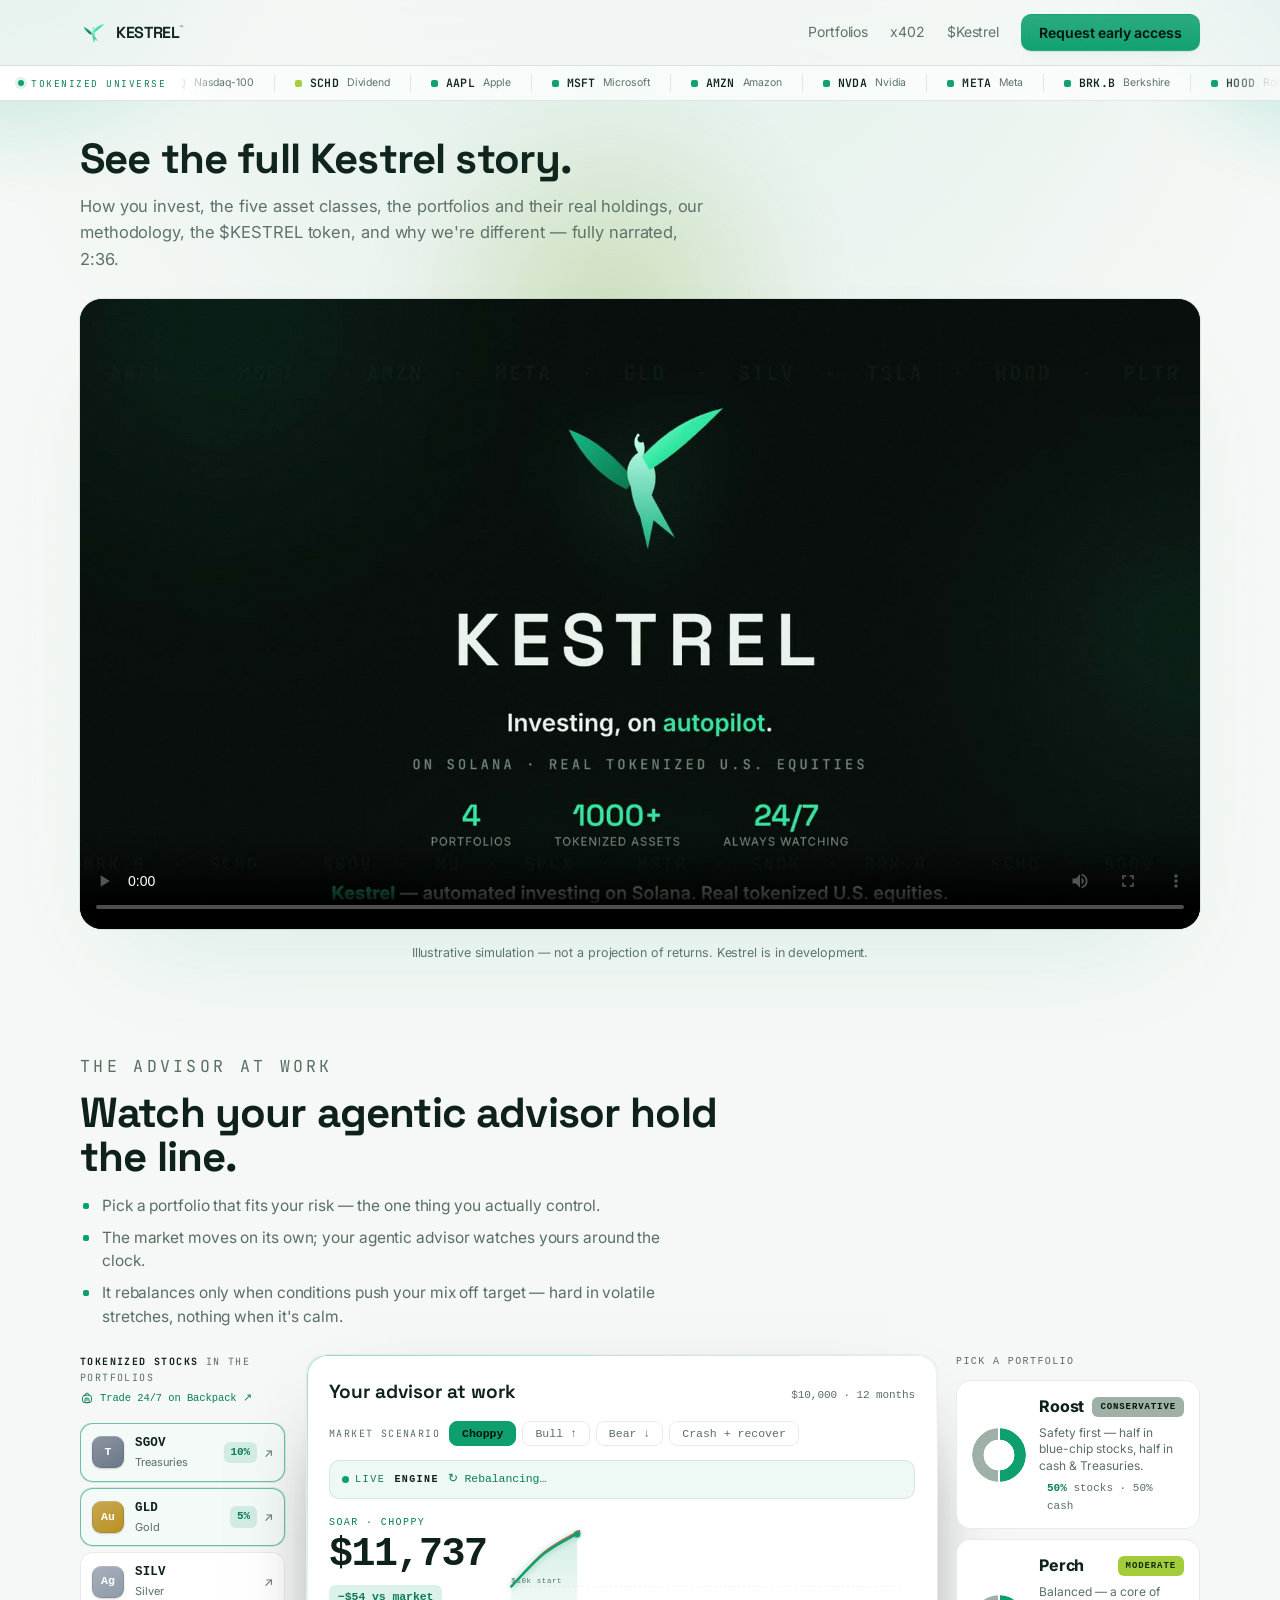
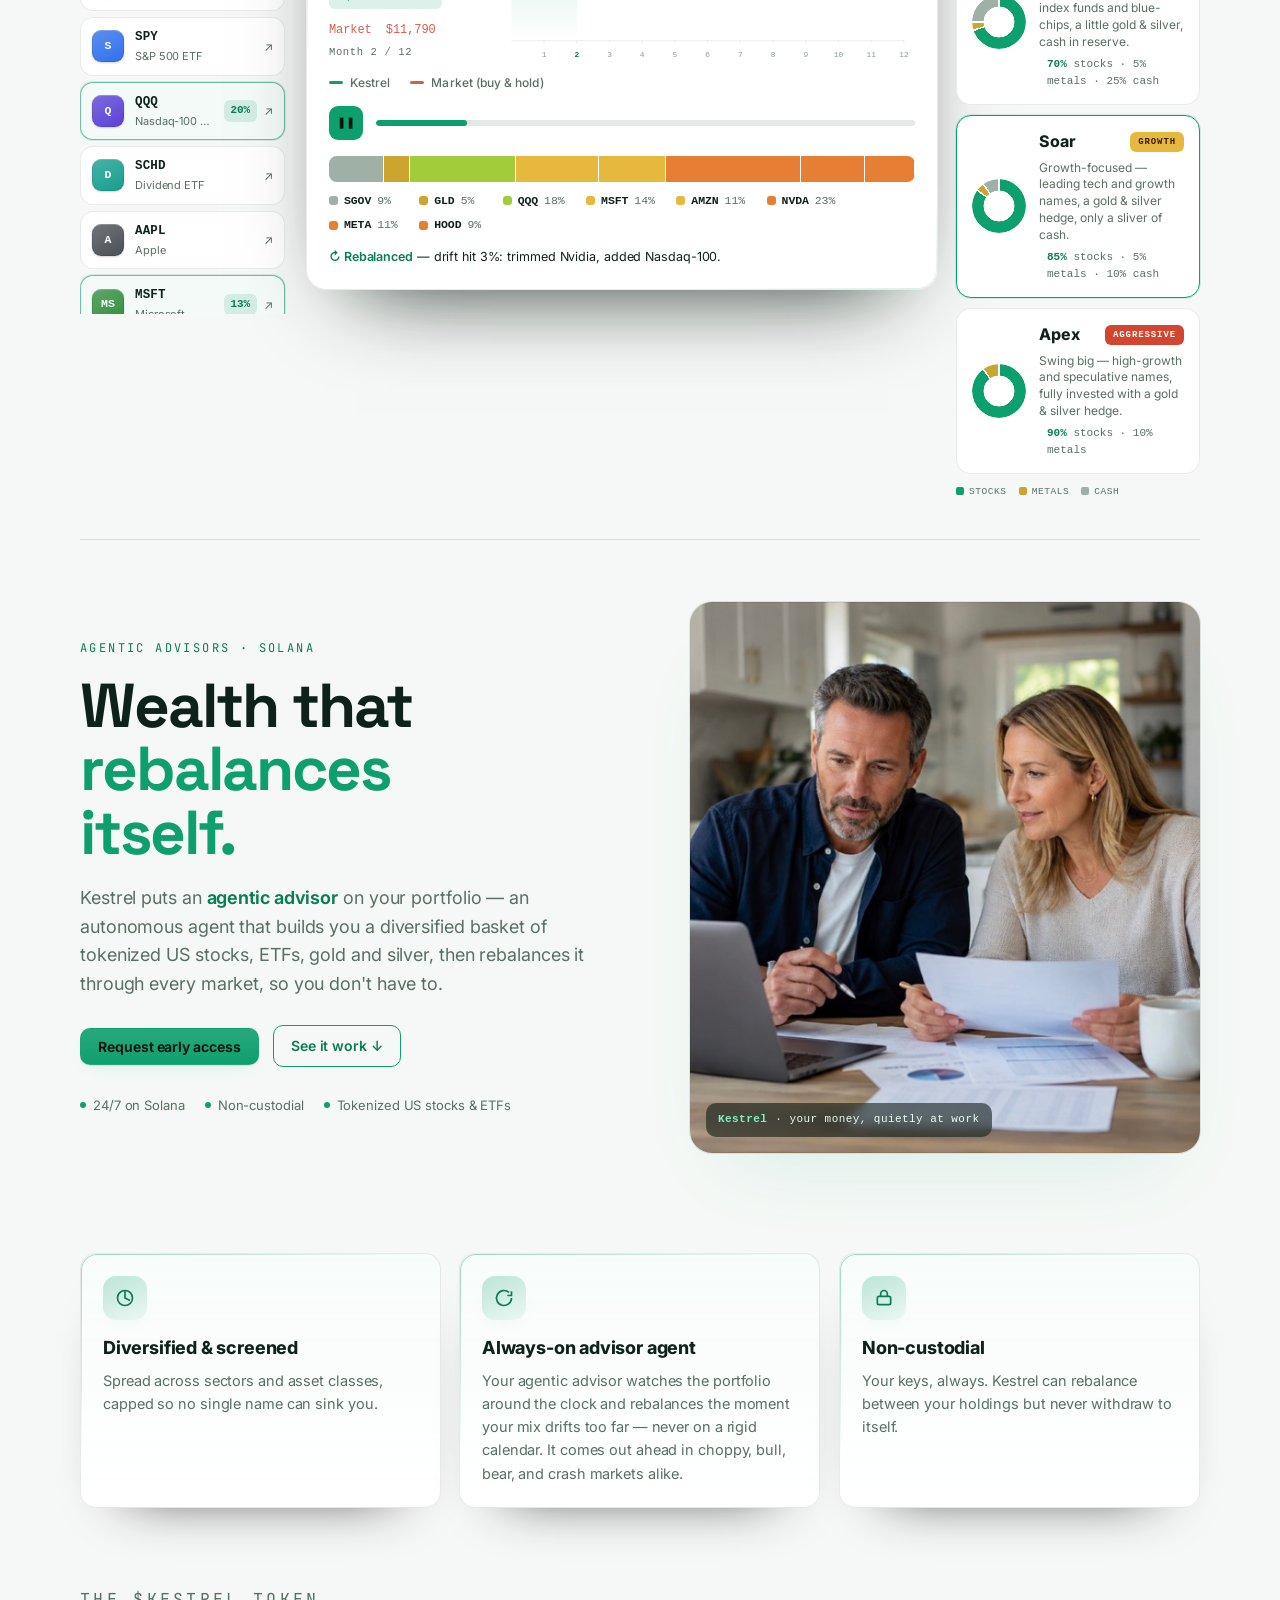
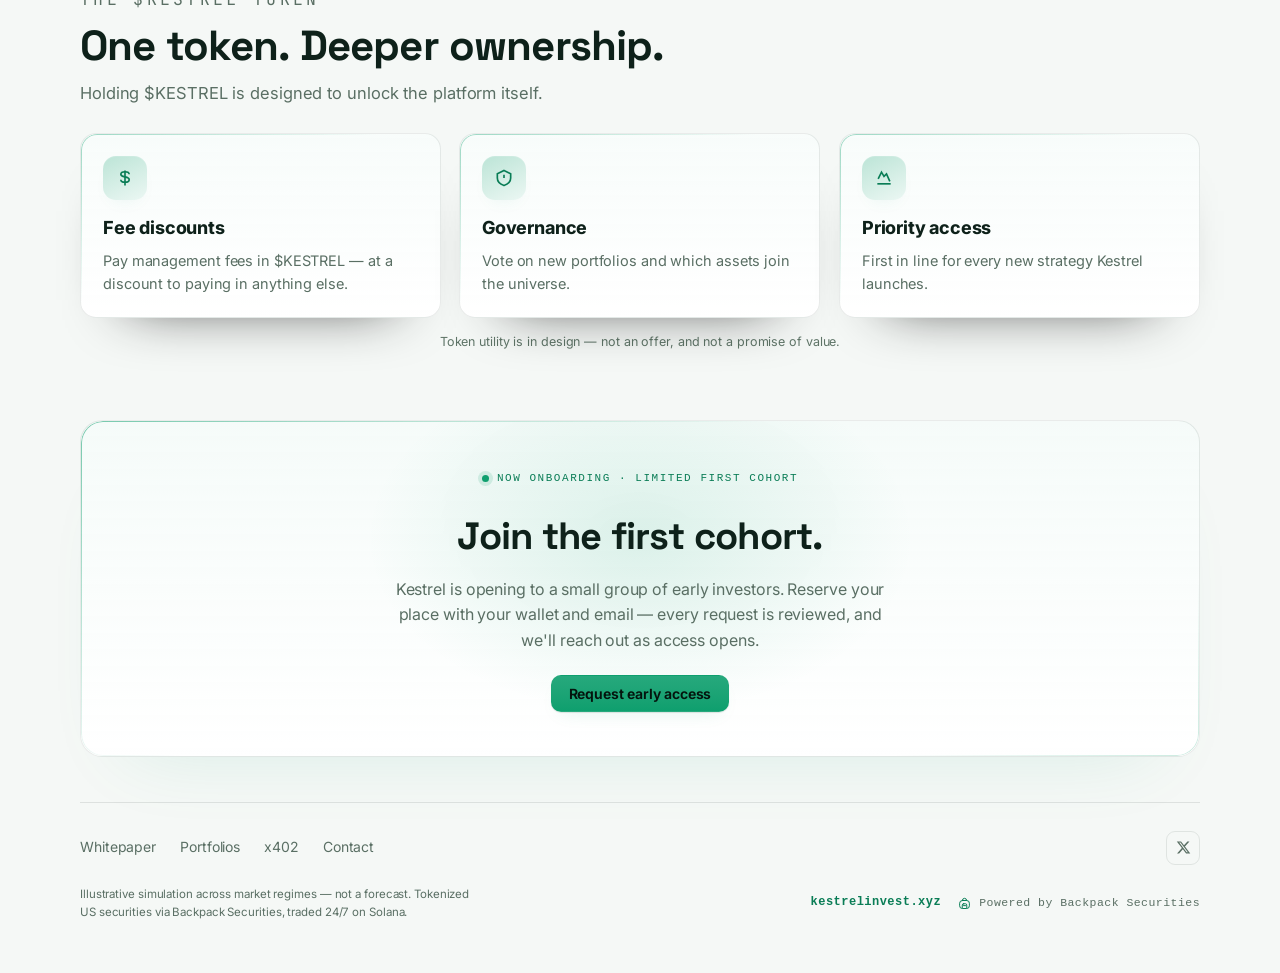
==== index.html @ 4f6e44fc "Cosmetic QA pass: hero caption root-cause fix, contact labels, whitepaper metals - Hero photo captio" ====
<!doctype html>
<html lang="en">
<head>
<meta charset="utf-8">
<meta name="viewport" content="width=device-width, initial-scale=1, viewport-fit=cover">
<title>Kestrel — Wealth that rebalances itself</title>
<meta name="description" content="Kestrel puts an agentic advisor on your portfolio — an autonomous agent that builds a diversified basket of tokenized US stocks, ETFs, gold and silver, then rebalances it through every market. 24/7 on Solana, non-custodial.">
<link rel="canonical" href="https://kestrelinvest.xyz/">
<meta name="theme-color" content="#0e9f6e" media="(prefers-color-scheme: light)">
<meta name="theme-color" content="#04140d" media="(prefers-color-scheme: dark)">
<meta property="og:type" content="website">
<meta property="og:site_name" content="Kestrel">
<meta property="og:title" content="Kestrel — Wealth that rebalances itself">
<meta property="og:description" content="Kestrel puts an agentic advisor on your portfolio — an autonomous agent that builds a diversified basket of tokenized US stocks, ETFs, gold and silver, then rebalances it through every market. 24/7 on Solana, non-custodial.">
<meta property="og:url" content="https://kestrelinvest.xyz/">
<meta name="twitter:card" content="summary_large_image">
<meta name="twitter:title" content="Kestrel — Wealth that rebalances itself">
<meta name="twitter:description" content="Kestrel puts an agentic advisor on your portfolio — an autonomous agent that builds a diversified basket of tokenized US stocks, ETFs, gold and silver, then rebalances it through every market. 24/7 on Solana, non-custodial.">
<link rel="icon" href="data:image/svg+xml,%3Csvg xmlns='http://www.w3.org/2000/svg' viewBox='0 0 100 100'%3E%3Crect width='100' height='100' rx='22' fill='%230e9f6e'/%3E%3Cg fill='%23eafff4'%3E%3Cpath d='M47 52 C 37 40 27 31 13 26 C 20 40 30 51 43 57 Z'/%3E%3Cpath d='M45 55 C 42 49 43 42 49 38 C 47 35 46 31 49 28 C 52 31 53 35 52 39 C 58 43 60 51 56 60 L 68 82 L 57 73 L 54 88 L 50 71 C 47 66 46 61 45 55 Z'/%3E%3Cpath d='M51 40 C 63 27 76 19 93 15 C 80 28 67 40 55 47 Z'/%3E%3C/g%3E%3C/svg%3E">
<link rel="preconnect" href="https://fonts.googleapis.com">
<link rel="preconnect" href="https://fonts.gstatic.com" crossorigin>
<link rel="stylesheet" href="https://fonts.googleapis.com/css2?family=Inter:wght@400;500;600;700&family=Space+Grotesk:wght@500;600;700&family=JetBrains+Mono:wght@500;600&display=swap">
<style>
  :root {
    --bg:#f5f8f6; --surface:#ffffff; --surface-2:#f0f5f1;
    --ink:#0e211a; --muted:#5a6f64; --line:rgba(14,33,26,.10); --card-line:rgba(14,33,26,.09);
    --accent:#0e9f6e; --accent-ink:#0a7d56; --glow:rgba(14,159,110,.14); --market:#d2604f;
    --cash:#9fb0a6; --gold:#cba52e; --sol:#a3cc3a; --blue:#e6b93e; --mid:#e67e33; --small:#d2452f;
  }
  @media (prefers-color-scheme: dark) {
    :root { --bg:#070c0a; --surface:#0f1713; --surface-2:#131d17; --ink:#e9f2ec; --muted:#83988c;
      --line:rgba(255,255,255,.08); --card-line:rgba(255,255,255,.07);
      --accent:#2ee6a0; --accent-ink:#68f0bd; --glow:rgba(46,230,160,.16); --market:#f2836e; }
  }
  :root[data-theme="light"] { --bg:#f5f8f6; --surface:#ffffff; --surface-2:#f0f5f1; --ink:#0e211a; --muted:#5a6f64; --line:rgba(14,33,26,.10); --card-line:rgba(14,33,26,.09); --accent:#0e9f6e; --accent-ink:#0a7d56; --glow:rgba(14,159,110,.14); --market:#d2604f; }
  :root[data-theme="dark"] { --bg:#070c0a; --surface:#0f1713; --surface-2:#131d17; --ink:#e9f2ec; --muted:#83988c; --line:rgba(255,255,255,.08); --card-line:rgba(255,255,255,.07); --accent:#2ee6a0; --accent-ink:#68f0bd; --glow:rgba(46,230,160,.16); --market:#f2836e; }

  @property --ang { syntax: "<angle>"; inherits: false; initial-value: 0deg; }
  * { box-sizing: border-box; }
  html { scroll-behavior: smooth; }
  body { margin: 0; color: var(--ink); position: relative;
    font: 15.5px/1.6 ui-sans-serif, system-ui, -apple-system, "Segoe UI", Roboto, sans-serif; -webkit-font-smoothing: antialiased;
    background: radial-gradient(120% 55% at 50% -12%, var(--glow), transparent 52%), var(--bg); }
  .mono { font-family: ui-monospace, SFMono-Regular, Menlo, Consolas, monospace; }
  .wrap { max-width: 1180px; margin: 0 auto; padding: 0 30px; }

  .rise { opacity: 0; transform: translateY(16px); animation: rise .7s cubic-bezier(.2,.7,.2,1) forwards; }
  @keyframes rise { to { opacity: 1; transform: none; } }
  .d1{animation-delay:.06s}.d2{animation-delay:.14s}.d3{animation-delay:.22s}.d4{animation-delay:.3s}

  /* nav */
  nav { position: sticky; top: 0; z-index: 20; backdrop-filter: blur(12px);
    background: color-mix(in srgb, var(--bg) 78%, transparent); border-bottom: 1px solid var(--line); }
  .nav-in { max-width: 1180px; margin: 0 auto; padding: 14px 30px; display: flex; align-items: center; gap: 14px; }
  .brand { display: flex; align-items: center; gap: 10px; text-decoration: none; color: inherit; }
  .brand .logo { width: 26px; height: 26px; color: var(--accent); }
  .brand b { font-size: 16px; letter-spacing: 3px; font-weight: 650; }
  .brand .tm { font-size: 8px; font-weight: 600; letter-spacing: 0; vertical-align: super; margin-left: -1px; color: var(--muted); }
  .nav-links { margin-left: auto; display: flex; align-items: center; gap: 22px; }
  .nav-links a { color: var(--muted); text-decoration: none; font-size: 14px; font-family: inherit; }
  .nav-links a:hover { color: var(--ink); }
  .nav-toggle { display: none; margin-left: auto; width: 40px; height: 40px; border: 1px solid var(--card-line); border-radius: 10px; background: var(--surface); cursor: pointer; padding: 0; flex-direction: column; align-items: center; justify-content: center; gap: 4px; }
  .nav-toggle span { display: block; width: 18px; height: 2px; border-radius: 2px; background: var(--ink); transition: transform .2s ease, opacity .2s ease; }
  .nav-toggle[aria-expanded="true"] span:nth-child(1) { transform: translateY(6px) rotate(45deg); }
  .nav-toggle[aria-expanded="true"] span:nth-child(2) { opacity: 0; }
  .nav-toggle[aria-expanded="true"] span:nth-child(3) { transform: translateY(-6px) rotate(-45deg); }
  .btn { display: inline-flex; align-items: center; gap: 7px; border: 1px solid var(--accent); color: var(--accent-ink); background: transparent; padding: 9px 17px; border-radius: 10px; font-size: 14px; font-weight: 600; font-family: inherit; text-decoration: none; cursor: pointer; transition: all .16s ease; }
  .btn:hover { background: var(--accent); color: #04140d; box-shadow: 0 8px 24px var(--glow); }
  .btn.solid { background: linear-gradient(180deg, color-mix(in srgb, var(--accent) 90%, #fff), var(--accent)); color: #04140d; border-color: transparent; font-weight: 650; letter-spacing: -.004em; box-shadow: 0 1px 1px rgba(0,0,0,.10), 0 8px 20px -10px var(--glow); }
  .btn.solid:hover { transform: translateY(-1px); background: linear-gradient(180deg, color-mix(in srgb, var(--accent) 96%, #fff), var(--accent)); box-shadow: 0 2px 4px rgba(0,0,0,.12), 0 14px 30px -10px var(--glow); }
  .btn.solid:active { transform: translateY(0); box-shadow: 0 1px 1px rgba(0,0,0,.10), 0 6px 16px -10px var(--glow); }
  .btn:focus-visible { outline: 2px solid var(--accent-ink); outline-offset: 2px; }
  .live { display: inline-flex; align-items: center; gap: 6px; font-family: ui-monospace, monospace; font-size: 10px; letter-spacing: .16em; color: var(--accent-ink); text-transform: uppercase; }
  .live i { width: 7px; height: 7px; border-radius: 50%; background: var(--accent); animation: ping 1.8s ease-out infinite; }
  @keyframes ping { 0%{ box-shadow: 0 0 0 0 var(--accent); opacity:1 } 70%{ box-shadow: 0 0 0 7px transparent; opacity:.7 } 100%{ box-shadow:0 0 0 0 transparent; opacity:1 } }


  /* film */
  .film { padding: 56px 0 8px; }
  .film-wrap { position: relative; border-radius: 22px; overflow: hidden; box-shadow: 0 50px 110px -45px var(--glow), 0 0 0 1px var(--card-line); background: #070c0a; }
  .film-wrap video { display: block; width: 100%; aspect-ratio: 16/9; }
  .film-note { margin-top: 14px; text-align: center; font-size: 12.5px; color: var(--ink-faint, #5f7568); }
  /* hero */
  .hero { display: grid; grid-template-columns: 1.05fr .95fr; gap: 46px; align-items: center; padding: 62px 0 56px; }
  .eyebrow { font-family: ui-monospace, monospace; font-size: 12px; letter-spacing: .2em; text-transform: uppercase; color: var(--accent-ink); margin: 0 0 16px; }
  h1 { margin: 0; font-size: clamp(38px, 5.4vw, 62px); line-height: 1.02; font-weight: 800; letter-spacing: -.035em; }
  h1 em { font-style: normal; color: var(--accent); }
  .hero p.lede { margin: 20px 0 26px; font-size: 18px; color: var(--muted); max-width: 46ch; }
  .hero p.lede em { font-style: normal; color: var(--accent-ink); font-weight: 650; }
  .cta-row { display: flex; align-items: center; gap: 14px; flex-wrap: wrap; }
  .chips { display: flex; gap: 10px 20px; flex-wrap: wrap; margin-top: 28px; }
  .chips span { display: inline-flex; align-items: center; gap: 7px; font-size: 13px; color: var(--muted); }
  .chips i { width: 6px; height: 6px; border-radius: 50%; background: var(--accent); }

  .hero-img { position: relative; border-radius: 22px; overflow: hidden; box-shadow: 0 40px 80px -40px var(--glow), 0 0 0 1px var(--card-line); aspect-ratio: 5/5.4; }
  .heroart { width: 100%; height: 100%; display: block; }
  .hg0 { stop-color: #17694a; } .hg1 { stop-color: #08281c; }
  .heroart .hline { fill: none; stroke: #7cf3c0; stroke-width: 3; stroke-linecap: round; filter: drop-shadow(0 0 6px rgba(124,243,192,.5)); }
  .ha0 { stop-color: #7cf3c0; stop-opacity: .3; } .ha1 { stop-color: #7cf3c0; stop-opacity: 0; }
  .heroart .fig { fill: #04160e; opacity: .92; }
  .img-tag { position: absolute; left: 16px; bottom: 16px; display: inline-flex; align-items: center; gap: 8px; padding: 8px 12px; border-radius: 10px; background: rgba(4,18,12,.55); backdrop-filter: blur(6px); color: #eafff4; font-family: ui-monospace, monospace; font-size: 11px; letter-spacing: .04em; }
  .img-tag b { color: #7cf3c0; font-weight: 650; }

  /* section frame */
  .sec { padding: 36px 0 30px; }
  .hero { border-top: 1px solid var(--line); margin-top: 10px; }
  .sec-head { max-width: 640px; margin: 0 0 26px; }
  .sec-head .eyebrow { margin-bottom: 12px; }
  .sec-head h2 { margin: 0; font-size: clamp(28px, 3.8vw, 42px); font-weight: 700; letter-spacing: -.012em; line-height: 1.05; }
  .sec-head p { margin: 12px 0 0; color: var(--muted); font-size: 16.5px; }
  .sec-head .sh-bullets { list-style: none; margin: 14px 0 0; padding: 0; display: flex; flex-direction: column; gap: 9px; max-width: 60ch; }
  .sec-head .sh-bullets li { position: relative; padding-left: 22px; color: var(--muted); font-size: 15.5px; line-height: 1.5; }
  .sec-head .sh-bullets li::before { content: ""; position: absolute; left: 3px; top: 9px; width: 6px; height: 6px; border-radius: 2px; background: var(--accent); }

  /* engine + circles */
  .stagegrid { display: grid; grid-template-columns: 208px 1.5fr 244px; gap: 18px; align-items: start; }
  @media (max-width: 1000px) { .stagegrid { grid-template-columns: 1fr; gap: 14px; } .panel { order: 1; } .rail { order: 2; } .stocks { order: 3; max-height: none; } .pcard { flex: none; } .slist { flex: none; max-height: none; overflow: visible; } }
  @media (max-width: 900px) { .hero { grid-template-columns: 1fr; gap: 30px; padding: 46px 0 40px; } .hero-img { order: -1; aspect-ratio: 16 / 10; } }

  /* tokenized stocks column */
  .stocks { display: flex; flex-direction: column; min-height: 0; gap: 10px; max-height: 560px; }
  .stocks-h .l { font-family: ui-monospace, monospace; font-size: 10px; letter-spacing: .14em; text-transform: uppercase; color: var(--muted); }
  .stocks-h .l b { color: var(--ink); }
  .stocks-h .via { display: inline-flex; align-items: center; gap: 6px; margin-top: 4px; font-family: ui-monospace, monospace; font-size: 10.5px; color: var(--accent-ink); }
  .stocks-h .via .bp { width: 14px; height: 14px; flex: none; }
  .slist { flex: 1; min-height: 0; overflow-y: auto; display: flex; flex-direction: column; gap: 6px; padding-right: 3px; }
  .srow { display: flex; align-items: center; gap: 11px; padding: 9px 11px; border: 1px solid var(--card-line); border-radius: 13px; background: var(--surface); text-decoration: none; color: inherit; transition: border-color .15s ease, transform .15s ease, box-shadow .15s ease; }
  .srow:hover { border-color: color-mix(in srgb, var(--accent) 50%, var(--card-line)); transform: translateY(-1px); box-shadow: 0 8px 20px -14px var(--glow); }
  .srow.active { border-color: color-mix(in srgb, var(--accent) 55%, var(--card-line)); box-shadow: 0 0 0 1px var(--glow); background: color-mix(in srgb, var(--accent) 5%, var(--surface)); }
  .srow .slogo { width: 32px; height: 32px; border-radius: 9px; flex: none; display: flex; align-items: center; justify-content: center; overflow: hidden; background: #fff; color: #fff; font-family: ui-monospace, monospace; font-weight: 700; font-size: 11.5px; letter-spacing: .01em; box-shadow: inset 0 0 0 1px rgba(0,0,0,.08), 0 1px 2px rgba(0,0,0,.12); }
  .srow .slogo img { width: 100%; height: 100%; object-fit: contain; padding: 5px; display: block; }
  .srow .slogo.fallback { background: linear-gradient(150deg, color-mix(in srgb, var(--bc) 78%, #fff), var(--bc)); box-shadow: inset 0 1px 0 rgba(255,255,255,.28), inset 0 0 0 1px rgba(0,0,0,.10), 0 1px 2px rgba(0,0,0,.18); }
  .srow .slogo.fallback::after { content: attr(data-m); }
  .srow .sinfo { flex: 1; min-width: 0; display: flex; flex-direction: column; gap: 1px; }
  .srow .stk { font-family: ui-monospace, monospace; font-weight: 650; font-size: 12.5px; color: var(--ink); letter-spacing: .01em; }
  .srow .snm { color: var(--muted); font-size: 11px; white-space: nowrap; overflow: hidden; text-overflow: ellipsis; }
  .srow .sright { display: flex; align-items: center; gap: 7px; flex: none; }
  .srow .sw { font-family: ui-monospace, monospace; font-size: 11px; font-weight: 650; color: var(--accent-ink); font-variant-numeric: tabular-nums; background: var(--glow); padding: 2px 7px; border-radius: 6px; }
  .srow .sw:empty { display: none; }
  .srow .slive { font-family: ui-monospace, monospace; font-size: 8px; letter-spacing: .12em; text-transform: uppercase; color: #04140d; background: var(--accent); border-radius: 4px; padding: 2px 5px; flex: none; }
  .srow .sar { color: var(--muted); font-size: 12px; flex: none; }
  .srow:hover .sar { color: var(--accent-ink); }
  .panel { background: var(--surface); border: 1px solid var(--card-line); border-radius: 20px; padding: 22px; box-shadow: 0 30px 70px -46px var(--glow); }
  .phead { display: flex; align-items: baseline; gap: 10px; }
  .phead h3 { margin: 0; font-size: 19px; font-weight: 650; letter-spacing: 0; }
  .phead .pnote { font-family: ui-monospace, monospace; font-size: 11px; color: var(--muted); margin-left: auto; }
  .selrow { display: flex; align-items: center; gap: 9px; flex-wrap: wrap; margin-top: 14px; }
  .sellab { font-family: ui-monospace, monospace; font-size: 10px; letter-spacing: .14em; text-transform: uppercase; color: var(--muted); }
  .selector { display: flex; gap: 6px; flex-wrap: wrap; }
  .tab { font-family: ui-monospace, monospace; font-size: 11.5px; border: 1px solid var(--card-line); background: transparent; color: var(--muted); border-radius: 8px; padding: 5px 12px; cursor: pointer; transition: all .14s ease; }
  .tab:hover { color: var(--ink); border-color: color-mix(in srgb, var(--accent) 40%, var(--card-line)); }
  .tab.on { background: var(--accent); color: #04140d; border-color: var(--accent); font-weight: 650; }
  .engine { display: flex; align-items: center; gap: 9px; margin-top: 14px; padding: 9px 12px; border-radius: 10px; background: color-mix(in srgb, var(--accent) 7%, transparent); border: 1px solid var(--card-line); font-family: ui-monospace, monospace; }
  .engine .etitle { font-size: 10px; letter-spacing: .14em; text-transform: uppercase; color: var(--ink); font-weight: 650; }
  .engine .estatus { font-size: 11.5px; color: var(--muted); flex: 1; min-width: 0; white-space: nowrap; overflow: hidden; text-overflow: ellipsis; }
  .engine .estatus.act { color: var(--accent-ink); }
  .stage { margin-top: 14px; display: grid; grid-template-columns: 158px 1fr; gap: 18px; align-items: center; }
  @media (max-width: 520px) { .stage { grid-template-columns: 1fr; } }
  .vbox .vlab { font-family: ui-monospace, monospace; font-size: 10px; letter-spacing: .14em; text-transform: uppercase; color: var(--accent-ink); }
  .vbox .vnum { font-family: ui-monospace, monospace; font-size: clamp(30px, 4.4vw, 40px); font-weight: 700; letter-spacing: -1.5px; font-variant-numeric: tabular-nums; line-height: 1.05; margin: 3px 0 7px; }
  .vbox .delta { display: inline-block; font-family: ui-monospace, monospace; font-size: 11.5px; font-weight: 650; color: var(--accent-ink); background: color-mix(in srgb, var(--accent) 15%, transparent); border-radius: 6px; padding: 3px 9px; }
  .vbox .bh2 { margin-top: 12px; font-family: ui-monospace, monospace; font-size: 12px; color: var(--market); font-variant-numeric: tabular-nums; }
  .vbox .month { margin-top: 3px; font-family: ui-monospace, monospace; font-size: 10.5px; color: var(--muted); letter-spacing: .06em; }
  .chart { width: 100%; height: auto; display: block; overflow: visible; }
  .chart .base { stroke: var(--line); stroke-width: 1; stroke-dasharray: 2 4; }
  .chart .bh { fill: none; stroke: var(--market); stroke-width: 2.4; stroke-linejoin: round; stroke-linecap: round; }
  .chart .reb { fill: none; stroke: var(--accent); stroke-width: 2.9; stroke-linejoin: round; stroke-linecap: round; filter: drop-shadow(0 0 4px color-mix(in srgb, var(--accent) 65%, transparent)); }
  .chart .area { fill: url(#kfill); stroke: none; }
  .chart .s0 { stop-color: var(--accent); stop-opacity: .18; } .chart .s1 { stop-color: var(--accent); stop-opacity: 0; }
  .chart .lead { fill: var(--accent); } .chart .mlead { fill: var(--market); }
  .chart .halo { fill: var(--accent); opacity: .35; animation: halo 1.5s ease-out infinite; transform-box: fill-box; transform-origin: center; }
  @keyframes halo { 0%{ transform: scale(.6); opacity:.5 } 70%{ transform: scale(2.4); opacity:0 } 100%{ opacity:0 } }
  .chart .base-lab { font-family: ui-monospace, monospace; font-size: 9.5px; fill: var(--muted); letter-spacing: .08em; }
  .chart .mlab { font-family: ui-monospace, monospace; font-size: 10px; fill: var(--muted); text-anchor: middle; opacity: .7; }
  .chart .mlab.on { fill: var(--accent-ink); font-weight: 700; opacity: 1; }
  .chart .mtick { stroke: var(--line); stroke-width: 1; }
  .chart .axis { stroke: var(--line); stroke-width: 1; }
  .chart .mcap { font-family: ui-monospace, monospace; font-size: 8.5px; fill: var(--muted); text-anchor: middle; letter-spacing: .1em; text-transform: uppercase; opacity: .8; }
  .clegend { display: flex; gap: 20px; margin-top: 10px; font-size: 12px; font-weight: 500; color: var(--muted); letter-spacing: .005em; }
  .clegend span { display: inline-flex; align-items: center; gap: 7px; }
  .clegend i { width: 14px; height: 3px; border-radius: 2px; flex: none; }
  .clegend .kk { background: var(--accent); } .clegend .mm { background: var(--market); }
  .controls { display: flex; align-items: center; gap: 13px; margin-top: 14px; }
  .pbtn { width: 34px; height: 34px; border-radius: 9px; border: none; background: var(--accent); color: #04140d; cursor: pointer; font-size: 11px; display: inline-flex; align-items: center; justify-content: center; flex: none; transition: transform .12s ease, box-shadow .12s ease; }
  .pbtn:hover { transform: translateY(-1px); box-shadow: 0 6px 18px var(--glow); }
  .progress { position: relative; flex: 1; height: 6px; background: var(--line); border-radius: 999px; overflow: hidden; }
  .progress .pf { height: 100%; width: 0; background: var(--accent); border-radius: 999px; box-shadow: 0 0 8px var(--glow); }
  .alloc { margin-top: 16px; }
  .abar { display: flex; height: 26px; border-radius: 8px; overflow: hidden; background: var(--line); }
  .abar.pulse { animation: barpulse .8s ease; }
  @keyframes barpulse { 0%{ box-shadow: 0 0 0 0 var(--accent) } 30%{ box-shadow: 0 0 0 3px var(--glow) } 100%{ box-shadow: 0 0 0 0 transparent } }
  .abar > span { display: block; height: 100%; box-shadow: inset -1px 0 0 var(--surface); transition: width .5s cubic-bezier(.4,0,.2,1); }
  .aleg { display: flex; flex-wrap: wrap; gap: 6px 14px; margin-top: 10px; font-family: ui-monospace, monospace; font-size: 11.5px; }
  .aleg .it { display: inline-flex; align-items: center; gap: 6px; color: var(--muted); }
  .aleg i { width: 9px; height: 9px; border-radius: 3px; }
  .aleg b { color: var(--ink); font-weight: 650; }
  .aleg .w { font-variant-numeric: tabular-nums; min-width: 28px; }
  .event { margin-top: 12px; min-height: 18px; font-size: 12.5px; color: var(--ink); }
  .event b { color: var(--accent-ink); font-weight: 600; }

  /* right rail circles — stretch to match panel height */
  .rail { display: flex; flex-direction: column; gap: 10px; align-self: start; }
  .rail-lab { font-family: ui-monospace, monospace; font-size: 10px; letter-spacing: .14em; text-transform: uppercase; color: var(--muted); }
  .pcard { display: flex; align-items: center; gap: 13px; width: 100%; flex: none; text-align: left; background: var(--surface); border: 1px solid var(--card-line); border-radius: 15px; padding: 13px 15px; cursor: pointer; transition: border-color .15s ease, box-shadow .15s ease, transform .15s ease; color: inherit; font: inherit; }
  .pcard:hover { transform: translateY(-1px); border-color: color-mix(in srgb, var(--accent) 45%, var(--card-line)); }
  .pcard.on { border-color: var(--accent); box-shadow: 0 0 0 1px var(--glow); }
  .mini { position: relative; width: 54px; height: 54px; flex: none; border-radius: 50%; background: var(--pie);
    -webkit-mask: radial-gradient(circle, transparent 40%, #000 41%); mask: radial-gradient(circle, transparent 40%, #000 41%); }
  .pc-info { min-width: 0; flex: 1; display: flex; flex-direction: column; gap: 5px; }
  .pc-top { display: flex; align-items: center; gap: 8px; min-width: 0; }
  .pc-top b { font-size: 16px; font-weight: 750; letter-spacing: -.01em; }
  .pc-tag { margin-left: auto; flex: none; font-family: ui-monospace, monospace; font-size: 9px; letter-spacing: .1em; text-transform: uppercase; font-weight: 650; padding: 3px 8px; border-radius: 6px; }
  .pc-tag.r1 { color:#04140d; background: var(--cash); }
  .pc-tag.r2 { color:#0e2b12; background: var(--sol); }
  .pc-tag.r3 { color:#3a1c04; background: var(--blue); }
  .pc-tag.r4 { color:#fff; background: var(--small); }
  .pc-desc { font-size: 12px; color: var(--muted); line-height: 1.4; }
  .pc-split { display: flex; align-items: center; gap: 8px; font-family: ui-monospace, monospace; font-size: 11px; color: var(--muted); font-variant-numeric: tabular-nums; }
  .pc-split .bar { flex: 1; height: 5px; border-radius: 3px; overflow: hidden; display: flex; background: var(--line); }
  .pc-split .bar .st { background: var(--accent); height: 100%; }
  .pc-split .bar .gd { background: var(--gold); height: 100%; }
  .pc-split b { color: var(--accent-ink); font-weight: 650; }
  .key { display: flex; flex-wrap: wrap; gap: 5px 12px; font-family: ui-monospace, monospace; font-size: 9.5px; letter-spacing: .06em; text-transform: uppercase; color: var(--muted); }
  .key span { display: inline-flex; align-items: center; gap: 5px; }
  .key i { width: 8px; height: 8px; border-radius: 2px; }

  /* feature strip */
  .features { display: grid; grid-template-columns: repeat(3, 1fr); gap: 18px; margin-top: 8px; }
  @media (max-width: 760px) { .features { grid-template-columns: 1fr; } }
  .feat { background: var(--surface); border: 1px solid var(--card-line); border-radius: 16px; padding: 22px; transition: border-color .15s ease, transform .15s ease; }
  .feat:hover { border-color: color-mix(in srgb, var(--accent) 40%, var(--card-line)); transform: translateY(-2px); }
  .feat .fi { width: 34px; height: 34px; border-radius: 10px; background: color-mix(in srgb, var(--accent) 14%, transparent); color: var(--accent-ink); display: inline-flex; align-items: center; justify-content: center; }
  .feat h4 { margin: 14px 0 6px; font-size: 18px; font-weight: 750; letter-spacing: -.01em; }
  .feat p { margin: 0; color: var(--muted); font-size: 14.5px; }

  footer { margin-top: 44px; border-top: 1px solid var(--line); padding: 28px 0 52px; display: flex; flex-direction: column; gap: 20px; }
  .foot-links { display: flex; flex-wrap: wrap; align-items: center; gap: 12px 24px; }
  .foot-links a { color: var(--muted); text-decoration: none; font-size: 14px; }
  .foot-links a:hover { color: var(--ink); }
  .foot-contact { margin-left: auto; display: inline-flex; align-items: center; gap: 12px; }
  .foot-contact .btn { padding: 8px 15px; }
  .foot-x { display: inline-flex; width: 34px; height: 34px; align-items: center; justify-content: center; border: 1px solid var(--card-line); border-radius: 9px; color: var(--ink); transition: border-color .15s ease, background .15s ease; }
  .foot-x:hover { border-color: var(--accent); background: color-mix(in srgb, var(--accent) 8%, transparent); }
  .foot-x svg { width: 15px; height: 15px; }
  .foot-bottom { display: flex; justify-content: space-between; gap: 16px; flex-wrap: wrap; align-items: center; }
  .foot-meta { display: inline-flex; align-items: center; gap: 16px; flex-wrap: wrap; }
  .foot-dom { font-family: ui-monospace, monospace; font-size: 12px; letter-spacing: .04em; color: var(--accent-ink); text-decoration: none; font-weight: 600; }
  .foot-dom:hover { text-decoration: underline; }
  .bpbadge { display: inline-flex; align-items: center; gap: 7px; font-family: ui-monospace, monospace; font-size: 11.5px; letter-spacing: .04em; color: var(--muted); }
  .bpbadge .bp { width: 15px; height: 15px; color: var(--accent-ink); flex: none; }
  footer .cap { color: var(--muted); font-size: 11.5px; max-width: 56ch; }

  /* shared eyebrow chip */
  .ea-eyebrow { display: inline-flex; align-items: center; gap: 8px; font-family: ui-monospace, monospace; font-size: 11px; letter-spacing: .14em; text-transform: uppercase; color: var(--accent-ink); }
  .ea-eyebrow i { width: 7px; height: 7px; border-radius: 50%; background: var(--accent); box-shadow: 0 0 0 4px var(--glow); }

  /* early-access band */
  .ea-band { margin: 26px 0 8px; }
  .ea-band-in { position: relative; overflow: hidden; border: 1px solid var(--card-line); border-radius: 22px; padding: 44px 40px; text-align: center;
    background: radial-gradient(120% 140% at 50% -30%, var(--glow), transparent 60%), var(--surface); box-shadow: 0 40px 80px -50px var(--glow); }
  .ea-band h2 { margin: 16px 0 10px; font-size: clamp(26px, 3.4vw, 38px); font-weight: 750; letter-spacing: -.02em; }
  .ea-band p { margin: 0 auto 22px; max-width: 52ch; color: var(--muted); font-size: 16px; }

  /* early-access modal */
  .ea-overlay { position: fixed; inset: 0; z-index: 60; display: flex; align-items: center; justify-content: center; padding: 20px;
    background: color-mix(in srgb, #04140d 55%, transparent); backdrop-filter: blur(6px); animation: eaFade .2s ease; }
  .ea-overlay[hidden] { display: none; }
  @keyframes eaFade { from { opacity: 0; } to { opacity: 1; } }
  .ea-modal { position: relative; width: 100%; max-width: 440px; background: var(--surface); border: 1px solid var(--card-line);
    border-radius: 20px; padding: 32px 30px 28px; box-shadow: 0 50px 100px -30px rgba(0,0,0,.5); animation: eaRise .25s cubic-bezier(.2,.7,.2,1); max-height: calc(100dvh - 40px); overflow-y: auto; }
  @keyframes eaRise { from { opacity: 0; transform: translateY(14px); } to { opacity: 1; transform: none; } }
  .ea-close { position: absolute; top: 14px; right: 14px; width: 32px; height: 32px; border: none; border-radius: 9px; background: var(--surface-2); color: var(--muted); font-size: 13px; cursor: pointer; transition: color .15s ease, background .15s ease; }
  .ea-close:hover { color: var(--ink); background: color-mix(in srgb, var(--accent) 12%, var(--surface-2)); }
  .ea-modal h2 { margin: 14px 0 8px; font-size: 23px; font-weight: 750; letter-spacing: -.02em; }
  .ea-sub { margin: 0 0 20px; color: var(--muted); font-size: 14px; line-height: 1.5; }
  .ea-field { display: block; margin-bottom: 14px; }
  .ea-lab { display: block; font-size: 12.5px; font-weight: 600; color: var(--ink); margin-bottom: 6px; }
  .ea-field input { width: 100%; padding: 12px 13px; border: 1px solid var(--card-line); border-radius: 11px; background: var(--bg); color: var(--ink);
    font: inherit; font-size: 15px; transition: border-color .15s ease, box-shadow .15s ease; }
  #eaWallet { font-family: ui-monospace, monospace; font-size: 13.5px; }
  .ea-field input::placeholder { color: color-mix(in srgb, var(--muted) 70%, transparent); }
  .ea-field input:focus { outline: none; border-color: var(--accent); box-shadow: 0 0 0 3px var(--glow); }
  .ea-field.bad input { border-color: var(--market); }
  .ea-err { display: block; min-height: 15px; margin-top: 5px; font-size: 12px; color: var(--market); }
  .ea-submit { width: 100%; justify-content: center; padding: 13px; margin-top: 4px; font-size: 15px; }
  .ea-submit[disabled] { opacity: .6; cursor: default; }
  .ea-trust { display: flex; align-items: flex-start; gap: 8px; margin: 16px 0 0; font-size: 11.5px; line-height: 1.5; color: var(--muted); }
  .ea-trust svg { flex: none; margin-top: 1px; color: var(--accent-ink); }
  .ea-done { text-align: center; }
  .ea-check { width: 58px; height: 58px; margin: 4px auto 4px; border-radius: 50%; display: flex; align-items: center; justify-content: center;
    color: #04140d; background: var(--accent); box-shadow: 0 0 0 8px var(--glow); }
  .ea-done .btn { margin-top: 18px; }
  body.ea-lock { overflow: hidden; }

  /* ---- mobile polish ---- */
  @media (max-width: 680px) {
    .wrap { padding: 0 18px; }
    .nav-in { padding: 12px 18px; gap: 10px; position: relative; }
    .nav-toggle { display: flex; }
    .nav-links { position: absolute; top: calc(100% + 1px); left: 0; right: 0; margin: 0; flex-direction: column; align-items: stretch; gap: 0; background: var(--surface); border-bottom: 1px solid var(--line); box-shadow: 0 20px 40px -24px var(--glow); padding: 8px 18px 16px; display: none; }
    .nav-links.open { display: flex; }
    .nav-links a { padding: 13px 4px; font-size: 15px; border-bottom: 1px solid var(--card-line); }
    .nav-links .btn { margin-top: 12px; justify-content: center; padding: 12px; }
    .btn { padding: 8px 15px; }
    .brand b { letter-spacing: 2.5px; }

    .hero { padding: 34px 0 30px; gap: 26px; }
    h1 { font-size: clamp(32px, 8.6vw, 44px); letter-spacing: -.03em; }
    .hero p.lede { font-size: 16px; margin: 16px 0 22px; max-width: none; }
    .cta-row { gap: 10px; flex-direction: column; align-items: stretch; } .cta-row .btn { width: 100%; justify-content: center; padding: 13px; }
    .chips { gap: 8px 16px; margin-top: 22px; }

    .sec { padding: 26px 0 22px; }
    .sec-head { margin-bottom: 20px; }
    .sec-head p { font-size: 15px; }

    .panel { padding: 18px 15px; border-radius: 16px; }
    .phead h3 { font-size: 17px; }
    .phead .pnote { display: none; }                     /* drop the redundant right-side note */
    .stage { gap: 14px; margin-top: 12px; }
    .vbox .vnum { font-size: clamp(30px, 9vw, 38px); }
    .clegend { gap: 16px; font-size: 11.5px; }
    .controls { gap: 11px; }

    .pcard { gap: 12px; padding: 12px; border-radius: 14px; }
    .mini { width: 48px; height: 48px; }
    .pc-top b { font-size: 15px; }
    .pc-desc { font-size: 11.5px; }

    .feat { padding: 18px; border-radius: 14px; }
    footer { padding: 22px 0 46px; gap: 14px; }
    footer .cap { font-size: 11px; }

    .ea-band { margin: 18px 0 6px; }
    .ea-band-in { padding: 30px 20px; border-radius: 18px; }
    .ea-overlay { padding: 12px; align-items: flex-end; }
    .ea-modal { padding: 26px 20px 22px; border-radius: 18px 18px 16px 16px; }
  }
  /* ── mobile UX layer ── */
  .mcta{display:none}
  @media (max-width: 900px){
    .wrap{display:flex;flex-direction:column}
    body{padding-bottom:72px}
    .mcta{position:fixed;left:0;right:0;bottom:0;z-index:60;display:flex;padding:10px 14px calc(10px + env(safe-area-inset-bottom,0px));background:color-mix(in srgb, var(--bg) 84%, transparent);backdrop-filter:blur(14px);-webkit-backdrop-filter:blur(14px);border-top:1px solid var(--line)}
    .mcta .btn{flex:1;justify-content:center;font-size:15px;padding:13px 0}
    .stagegrid{grid-template-columns:minmax(0,1fr)}
    .stocks,.panel,.rail{min-width:0;max-width:100%}
    .slist{flex-direction:row !important;overflow-x:auto;overflow-y:hidden;gap:8px;padding-bottom:8px;-webkit-overflow-scrolling:touch;scrollbar-width:none;max-width:100%}
    .slist::-webkit-scrollbar{display:none}
    .srow{flex:0 0 auto;min-width:176px}
  }
  @media (prefers-reduced-motion: reduce) { .halo,.abar.pulse,.live i,.rise { animation: none !important; } .abar > span { transition: none; } .rise { opacity:1; transform:none; } html { scroll-behavior: auto; } }
</style>
<link rel="stylesheet" href="elevate.css">

<svg width="0" height="0" style="position:absolute" aria-hidden="true">
  <defs>
    <linearGradient id="kxNear" x1="0" y1="0" x2="1" y2="1"><stop offset="0" stop-color="#9dffdd"/><stop offset=".5" stop-color="#2ee6a0"/><stop offset="1" stop-color="#0e9f6e"/></linearGradient>
    <linearGradient id="kxFar" x1="0" y1="0" x2="1" y2="1"><stop offset="0" stop-color="#15b884"/><stop offset="1" stop-color="#0a7047"/></linearGradient>
    <linearGradient id="kxBod" x1="0" y1="0" x2="0" y2="1"><stop offset="0" stop-color="#c7ffee"/><stop offset="1" stop-color="#12b07d"/></linearGradient>
  </defs>
  <symbol id="kestrel" viewBox="0 0 100 100">
    <path fill="url(#kxFar)" d="M47 52 C 37 40 27 31 13 26 C 20 40 30 51 43 57 Z"/>
    <path fill="url(#kxBod)" d="M45 55 C 42 49 43 42 49 38 C 47 35 46 31 49 28 C 52 31 53 35 52 39 C 58 43 60 51 56 60 L 68 82 L 57 73 L 54 88 L 50 71 C 47 66 46 61 45 55 Z"/>
    <path fill="url(#kxNear)" d="M51 40 C 63 27 76 19 93 15 C 80 28 67 40 55 47 Z"/>
    <path fill="#2ee6a0" opacity=".75" d="M72 25 C 80 20 86 18 92 16 C 85 23 77 29 69 34 Z"/>
    <circle cx="50.5" cy="31" r="1.8" fill="#0a1712"/>
  </symbol>
  <symbol id="bp" viewBox="0 0 24 24" fill="none" stroke="currentColor" stroke-width="1.6" stroke-linecap="round" stroke-linejoin="round">
    <path d="M8.5 7.2 a3.5 3.5 0 0 1 7 0"/><rect x="4.2" y="7.2" width="15.6" height="12.8" rx="4.4"/><rect x="8.4" y="12.4" width="7.2" height="7.6" rx="2"/><line x1="10.4" y1="15.4" x2="13.6" y2="15.4"/>
  </symbol>
</svg>

<nav>
  <div class="nav-in">
    <a class="brand" href="https://kestrelinvest.xyz"><svg class="logo"><use href="#kestrel"/></svg><b>KESTREL<span class="tm">&#8482;</span></b></a>
    <button class="nav-toggle" id="navToggle" type="button" aria-label="Open menu" aria-expanded="false"><span></span><span></span><span></span></button>
    <div class="nav-links" id="navLinks">
      <a href="portfolios.html">Portfolios</a>
      <a href="x402.html">x402</a>
      <a href="#token" id="tokenLink">$Kestrel</a>
      <button class="btn solid js-ea" type="button">Request early access</button>
    </div>
  </div>
</nav>

<div class="wrap">
  <section class="sec film" id="film">
    <div class="sec-head rise">
      <h2>See the full Kestrel story.</h2>
      <p class="sub">How you invest, the five asset classes, the portfolios and their real holdings, our methodology, the $KESTREL token, and why we're different — fully narrated, 2:36.</p>
    </div>
    <div class="film-wrap rise d2">
      <video id="kfilm" controls preload="metadata" playsinline poster="kestrel-demo-poster.jpg">
        <source src="kestrel-demo.mp4" type="video/mp4">
        <track kind="captions" src="kestrel-demo.vtt" srclang="en" label="English" default>
      </video>
    </div>
    <p class="film-note">Illustrative simulation — not a projection of returns. Kestrel is in development.</p>
  </section>

  <!-- ENGINE -->
  <section class="sec" id="how">
    <div class="sec-head rise">
      <p class="eyebrow">The advisor at work</p>
      <h2>Watch your agentic advisor hold the line.</h2>
      <ul class="sh-bullets">
        <li>Pick a portfolio that fits your risk — the one thing you actually control.</li>
        <li>The market moves on its own; your agentic advisor watches yours around the clock.</li>
        <li>It rebalances only when conditions push your mix off target — hard in volatile stretches, nothing when it's calm.</li>
      </ul>
    </div>

    <div class="stagegrid" id="portfolios">
      <!-- LEFT: tokenized stocks, backlinked to Backpack -->
      <aside class="stocks rise d1" id="kStocks">
        <div class="stocks-h">
          <div class="l"><b>Tokenized stocks</b> in the portfolios</div>
          <span class="via"><svg class="bp"><use href="#bp"/></svg>Trade 24/7 on Backpack ↗</span>
        </div>
        <div class="slist" id="kSlist"></div>
      </aside>
      <!-- CENTER: engine -->
      <section class="panel rise d2">
        <div class="phead"><h3>Your advisor at work</h3><span class="pnote">$10,000 · 12 months</span></div>
        <div class="selrow"><span class="sellab">Market scenario</span>
          <div class="selector" id="kScn">
            <button class="tab on" data-s="Choppy" type="button">Choppy</button>
            <button class="tab" data-s="Bull" type="button">Bull ↑</button>
            <button class="tab" data-s="Bear" type="button">Bear ↓</button>
            <button class="tab" data-s="Crash" type="button">Crash + recover</button>
          </div>
        </div>
        <div class="engine"><span class="live"><i></i>Live</span><span class="etitle">Engine</span><span class="estatus" id="kStatus">Standing by</span></div>
        <div class="stage">
          <div class="vbox">
            <div class="vlab" id="kPlab">Soar · Crash</div>
            <div class="vnum" id="kVal">$10,000</div>
            <span class="delta" id="kDelta">+$0 vs market</span>
            <div class="bh2" id="kBh">Market&nbsp; $10,000</div>
            <div class="month" id="kMonth">Month 0 / 12</div>
          </div>
          <svg class="chart" id="kChart" viewBox="0 0 520 190" preserveAspectRatio="xMidYMid meet" role="img" aria-label="Kestrel versus market value">
            <defs><linearGradient id="kfill" x1="0" y1="0" x2="0" y2="1"><stop class="s0" offset="0"></stop><stop class="s1" offset="1"></stop></linearGradient></defs>
            <g class="months" id="kMonths"></g>
            <line class="base" id="kBase"></line><text class="base-lab" id="kBaseLab"></text>
            <path class="area" id="kArea" d=""></path>
            <path class="bh" id="kLineBH" d=""></path>
            <path class="reb" id="kLineREB" d=""></path>
            <circle class="mlead" id="kMLead" r="3.2" opacity="0"></circle>
            <circle class="halo" id="kHalo" r="5"></circle>
            <circle class="lead" id="kLead" r="3.4" cx="6" cy="0"></circle>
          </svg>
        </div>
        <div class="clegend"><span><i class="kk"></i>Kestrel</span><span><i class="mm"></i>Market (buy &amp; hold)</span></div>
        <div class="controls">
          <button class="pbtn" id="kPlay" type="button" aria-label="Play or pause">❚❚</button>
          <div class="progress"><div class="pf" id="kProg"></div></div>
        </div>
        <div class="alloc">
          <div class="abar" id="kBar"></div>
          <div class="aleg" id="kLeg"></div>
          <div class="event" id="kEvent">Watching a crash &amp; recovery — Kestrel buys the dip.</div>
        </div>
      </section>

      <!-- RIGHT: circles -->
      <aside class="rail rise d2" id="kRail">
        <span class="rail-lab">Pick a portfolio</span>
        <button class="pcard" data-p="Roost" type="button">
          <span class="mini" style="--pie: conic-gradient(var(--surface) 0 0.55%, var(--accent) 0.55% 49.45%, var(--surface) 49.45% 50.55%, var(--cash) 50.55% 99.45%, var(--surface) 99.45% 100%);"></span>
          <span class="pc-info"><span class="pc-top"><b>Roost</b><span class="pc-tag r1">Conservative</span></span><span class="pc-desc">Safety first — half in blue-chip stocks, half in cash &amp; Treasuries.</span><span class="pc-split"><span class="bar"><span class="st" style="width:50%"></span></span><span><b>50%</b> stocks · 50% cash</span></span></span>
        </button>
        <button class="pcard" data-p="Perch" type="button">
          <span class="mini" style="--pie: conic-gradient(var(--surface) 0 0.55%, var(--accent) 0.55% 69.45%, var(--surface) 69.45% 70.55%, var(--gold) 70.55% 74.45%, var(--surface) 74.45% 75.55%, var(--cash) 75.55% 99.45%, var(--surface) 99.45% 100%);"></span>
          <span class="pc-info"><span class="pc-top"><b>Perch</b><span class="pc-tag r2">Moderate</span></span><span class="pc-desc">Balanced — a core of index funds and blue-chips, a little gold &amp; silver, cash in reserve.</span><span class="pc-split"><span class="bar"><span class="st" style="width:70%"></span><span class="gd" style="width:5%"></span></span><span><b>70%</b> stocks · 5% metals · 25% cash</span></span></span>
        </button>
        <button class="pcard on" data-p="Soar" type="button">
          <span class="mini" style="--pie: conic-gradient(var(--surface) 0 0.55%, var(--accent) 0.55% 84.45%, var(--surface) 84.45% 85.55%, var(--gold) 85.55% 89.45%, var(--surface) 89.45% 90.55%, var(--cash) 90.55% 99.45%, var(--surface) 99.45% 100%);"></span>
          <span class="pc-info"><span class="pc-top"><b>Soar</b><span class="pc-tag r3">Growth</span></span><span class="pc-desc">Growth-focused — leading tech and growth names, a gold &amp; silver hedge, only a sliver of cash.</span><span class="pc-split"><span class="bar"><span class="st" style="width:85%"></span><span class="gd" style="width:5%"></span></span><span><b>85%</b> stocks · 5% metals · 10% cash</span></span></span>
        </button>
        <button class="pcard" data-p="Apex" type="button">
          <span class="mini" style="--pie: conic-gradient(var(--surface) 0 0.55%, var(--accent) 0.55% 89.45%, var(--surface) 89.45% 90.55%, var(--gold) 90.55% 99.45%, var(--surface) 99.45% 100%);"></span>
          <span class="pc-info"><span class="pc-top"><b>Apex</b><span class="pc-tag r4">Aggressive</span></span><span class="pc-desc">Swing big — high-growth and speculative names, fully invested with a gold &amp; silver hedge.</span><span class="pc-split"><span class="bar"><span class="st" style="width:90%"></span><span class="gd" style="width:10%"></span></span><span><b>90%</b> stocks · 10% metals</span></span></span>
        </button>
        <div class="key">
          <span><i style="background:var(--accent)"></i>Stocks</span><span><i style="background:var(--gold)"></i>Metals</span><span><i style="background:var(--cash)"></i>Cash</span>
        </div>
      </aside>
    </div>
  </section>

  <!-- HERO -->
  <header class="hero">
    <div>
      <p class="eyebrow rise">Agentic advisors · Solana</p>
      <h1 class="rise d1">Wealth that <em>rebalances<br>itself.</em></h1>
      <p class="lede rise d2">Kestrel puts an <em>agentic advisor</em> on your portfolio — an autonomous agent that builds you a diversified basket of tokenized US stocks, ETFs, gold and silver, then rebalances it through every market, so you don't have to.</p>
      <div class="cta-row rise d3">
        <button class="btn solid js-ea" type="button">Request early access</button>
        <a class="btn" href="#how">See it work ↓</a>
      </div>
      <div class="chips rise d4">
        <span><i></i>24/7 on Solana</span><span><i></i>Non-custodial</span><span><i></i>Tokenized US stocks &amp; ETFs</span>
      </div>
    </div>
    <div class="hero-img rise d2">
      <img class="heroart" src="[data-uri]" alt="A couple planning their finances together" style="width:100%;height:100%;display:block;object-fit:cover;">
      <span class="img-tag"><b>Kestrel</b> · your money, quietly at work</span>
    </div>
  </header>


  <!-- FEATURES -->
  <section class="sec">
    <div class="features">
      <div class="feat rise d1">
        <span class="fi"><svg width="18" height="18" viewBox="0 0 24 24" fill="none" stroke="currentColor" stroke-width="2"><circle cx="12" cy="12" r="9"/><path d="M12 3v9l6 3"/></svg></span>
        <h4>Diversified &amp; screened</h4>
        <p>Spread across sectors and asset classes, capped so no single name can sink you.</p>
      </div>
      <div class="feat rise d2">
        <span class="fi"><svg width="18" height="18" viewBox="0 0 24 24" fill="none" stroke="currentColor" stroke-width="2"><path d="M21 12a9 9 0 1 1-3-6.7"/><path d="M21 4v5h-5"/></svg></span>
        <h4>Always-on advisor agent</h4>
        <p>Your agentic advisor watches the portfolio around the clock and rebalances the moment your mix drifts too far — never on a rigid calendar. It comes out ahead in choppy, bull, bear, and crash markets alike.</p>
      </div>
      <div class="feat rise d3">
        <span class="fi"><svg width="18" height="18" viewBox="0 0 24 24" fill="none" stroke="currentColor" stroke-width="2"><rect x="4" y="10" width="16" height="10" rx="2"/><path d="M8 10V7a4 4 0 0 1 8 0v3"/></svg></span>
        <h4>Non-custodial</h4>
        <p>Your keys, always. Kestrel can rebalance between your holdings but never withdraw to itself.</p>
      </div>
    </div>
  </section>

  <section class="sec" id="token">
    <div class="sec-head rise">
      <p class="eyebrow">The $KESTREL token</p>
      <h2>One token. Deeper ownership.</h2>
      <p>Holding $KESTREL is designed to unlock the platform itself.</p>
    </div>
    <div class="features">
      <div class="feat rise d1">
        <span class="fi"><svg width="18" height="18" viewBox="0 0 24 24" fill="none" stroke="currentColor" stroke-width="2"><path d="M12 3v18"/><path d="M17 7.5c0-1.9-2.2-3-5-3s-5 1.1-5 3 2 2.6 5 3.2 5 1.3 5 3.3-2.2 3-5 3-5-1.1-5-3"/></svg></span>
        <h4>Fee discounts</h4>
        <p>Pay management fees in $KESTREL — at a discount to paying in anything else.</p>
      </div>
      <div class="feat rise d2">
        <span class="fi"><svg width="18" height="18" viewBox="0 0 24 24" fill="none" stroke="currentColor" stroke-width="2"><path d="M12 3l8 4v5c0 4.4-3.2 7.4-8 9-4.8-1.6-8-4.6-8-9V7z"/><path d="M12 8v4"/></svg></span>
        <h4>Governance</h4>
        <p>Vote on new portfolios and which assets join the universe.</p>
      </div>
      <div class="feat rise d3">
        <span class="fi"><svg width="18" height="18" viewBox="0 0 24 24" fill="none" stroke="currentColor" stroke-width="2"><path d="M5 13l4-8 3 5 3-3 4 9"/><path d="M4 19h16"/></svg></span>
        <h4>Priority access</h4>
        <p>First in line for every new strategy Kestrel launches.</p>
      </div>
    </div>
    <p class="film-note">Token utility is in design — not an offer, and not a promise of value.</p>
  </section>

  <section class="ea-band">
    <div class="ea-band-in">
      <span class="ea-eyebrow"><i></i>Now onboarding · Limited first cohort</span>
      <h2>Join the first cohort.</h2>
      <p>Kestrel is opening to a small group of early investors. Reserve your place with your wallet and email — every request is reviewed, and we'll reach out as access opens.</p>
      <button class="btn solid js-ea" type="button">Request early access</button>
    </div>
  </section>

  <div class="mcta"><button class="btn solid js-ea" type="button">Request early access</button></div>

  <footer>
    <div class="foot-links">
      <a href="whitepaper.html">Whitepaper</a>
      <a href="portfolios.html">Portfolios</a>
      <a href="x402.html">x402</a>
      <a href="contact.html">Contact</a>
      <span class="foot-contact">
        <a class="foot-x" href="https://x.com/KestrelInvest" target="_blank" rel="noopener" aria-label="Kestrel on X"><svg viewBox="0 0 24 24" fill="currentColor"><path d="M18.244 2.25h3.308l-7.227 8.26 8.502 11.24H16.17l-5.214-6.817L4.99 21.75H1.68l7.73-8.835L1.254 2.25H8.08l4.713 6.231zm-1.161 17.52h1.833L7.084 4.126H5.117z"/></svg></a>
      </span>
    </div>
    <div class="foot-bottom">
      <span class="cap">Illustrative simulation across market regimes — not a forecast. Tokenized US securities via Backpack Securities, traded 24/7 on Solana.</span>
      <span class="foot-meta"><a class="foot-dom" href="https://kestrelinvest.xyz">kestrelinvest.xyz</a><span class="bpbadge"><svg class="bp"><use href="#bp"/></svg>Powered by Backpack Securities</span></span>
    </div>
  </footer>
</div>

<div class="ea-overlay" id="eaOverlay" hidden>
  <div class="ea-modal" role="dialog" aria-modal="true" aria-labelledby="eaTitle">
    <button class="ea-close" id="eaClose" type="button" aria-label="Close">&#10005;</button>
    <div class="ea-view" id="eaFormView">
      <span class="ea-eyebrow"><i></i>Early access · Limited first cohort</span>
      <h2 id="eaTitle">Request an invitation</h2>
      <p class="ea-sub">We're onboarding a small first cohort. Reserve your place — every request is reviewed before access opens.</p>
      <form id="eaForm" novalidate>
        <label class="ea-field">
          <span class="ea-lab">Solana wallet address</span>
          <input type="text" id="eaWallet" name="wallet" autocomplete="off" autocapitalize="off" spellcheck="false" inputmode="text" placeholder="e.g. 7xKX…9dPq" />
          <span class="ea-err" id="eaWalletErr" role="alert"></span>
        </label>
        <label class="ea-field">
          <span class="ea-lab">Email address</span>
          <input type="email" id="eaEmail" name="email" autocomplete="email" placeholder="you@email.com" />
          <span class="ea-err" id="eaEmailErr" role="alert"></span>
        </label>
        <button class="btn solid ea-submit" id="eaSubmit" type="submit">Request early access</button>
        <p class="ea-trust"><svg width="15" height="15" viewBox="0 0 24 24" fill="none" stroke="currentColor" stroke-width="2" stroke-linecap="round" stroke-linejoin="round"><rect x="4" y="10" width="16" height="10" rx="2"/><path d="M8 10V7a4 4 0 0 1 8 0v3"/></svg><span>Non-custodial. Your address only whitelists early access — Kestrel never takes custody or asks for your keys.</span></p>
      </form>
    </div>
    <div class="ea-view ea-done" id="eaDoneView" hidden>
      <div class="ea-check"><svg width="26" height="26" viewBox="0 0 24 24" fill="none" stroke="currentColor" stroke-width="2.4" stroke-linecap="round" stroke-linejoin="round"><path d="M20 6 9 17l-5-5"/></svg></div>
      <h2>Request received</h2>
      <p class="ea-sub">You're on the early-access list. We review every request personally and will email you the moment your cohort opens.</p>
      <button class="btn solid" id="eaDoneClose" type="button">Done</button>
    </div>
  </div>
</div>

<script>
(function(){
  var N=12, START=10000, BAND=0.012, DUR=12500; // BAND = drift threshold: rebalance only when a holding drifts >1.2 pts from target
  // Kestrel line = asymmetric capture of the market's monthly moves: keep most of the
  // upside, cushion the downside (diversification + disciplined rebalancing), plus a
  // small steady premium. This gives Kestrel a genuinely DIFFERENT-shaped curve —
  // shallower dips, smoother path — that trends with the market but doesn't trace it.
  var UPCAP=0.955, DOWNCAP=0.78, ALPHA=0.0012;
  var RET={"Choppy":{"SGOV":[0.004,0.004,0.004,0.004,0.004,0.004,0.004,0.004,0.004,0.004,0.004,0.004],"SPY":[0.0243,0.0816,-0.0408,-0.2072,0.074,-0.061,0.1914,0.0088,-0.0721,-0.003,-0.1775,0.2119],"SCHD":[-0.0165,0.1389,-0.1484,-0.0142,-0.1216,0.1339,0.003,0.0998,-0.0668,-0.0884,0.0247,-0.0541],"BRK.B":[0.1753,0.0371,-0.1279,-0.0068,-0.1222,0.0792,0.1236,-0.0277,0.015,-0.0823,-0.0989,0.1479],"AAPL":[0.2265,-0.0603,0.0038,-0.1486,-0.1057,0.1841,-0.0397,0.1815,-0.1223,-0.1051,0.0338,-0.0614],"MSFT":[-0.0553,0.1675,-0.1081,-0.1896,0.0772,-0.103,0.2878,-0.1043,0.06,-0.1498,-0.064,0.1413],"JPM":[0.0683,0.1025,-0.1441,-0.0216,-0.1746,0.2155,-0.0701,0.2149,-0.1949,0.0292,-0.134,0.1265],"QQQ":[0.3021,-0.036,-0.1019,-0.0249,-0.2421,0.2565,0.0084,0.0627,0.0427,-0.2674,0.0923,-0.0003],"AMZN":[0.1381,0.0254,-0.0162,-0.2558,0.0381,0.0075,0.1549,0.0905,-0.1408,0.0028,-0.1986,0.2144],"NVDA":[-0.0322,0.2374,-0.2187,-0.1304,-0.0883,0.0865,0.1764,0.0381,-0.0184,-0.217,0.0335,-0.0324],"META":[0.1311,0.1659,-0.2237,-0.0814,-0.0616,-0.0046,0.264,-0.0274,-0.064,-0.0167,-0.2378,0.2502],"HOOD":[0.3946,-0.0797,-0.057,-0.1441,-0.2541,0.3475,-0.0723,0.2452,-0.1153,-0.254,0.1247,-0.1285],"PLTR":[0.047,0.166,-0.1094,-0.3355,0.1151,-0.1307,0.4163,-0.1064,0.0279,-0.1703,-0.1833,0.3095],"TSLA":[0.0127,0.2376,-0.2648,-0.0534,-0.2464,0.3,-0.055,0.3076,-0.2866,0.016,-0.1894,0.1608],"MU":[0.2761,0.0495,-0.1837,-0.0259,-0.226,0.1983,0.1208,0.0041,0.0497,-0.242,-0.0146,0.1256],"SPCX":[0.2619,-0.0615,0.0098,-0.2108,-0.06,0.137,0.023,0.187,-0.1816,-0.0186,-0.1164,0.0948],"MSTR":[-0.0491,0.2881,-0.2338,-0.2443,0.0085,-0.0412,0.385,-0.1054,0.0973,-0.3422,0.0513,0.0081],"COIN":[0.1291,0.2502,-0.2867,-0.1546,-0.0393,-0.0083,0.2965,0.0629,-0.1806,0.0131,-0.2634,0.2007]},"Bull":{"SGOV":[0.004,0.004,0.004,0.004,0.004,0.004,0.004,0.004,0.004,0.004,0.004,0.004],"SPY":[0.0273,-0.0354,0.1342,-0.1452,0.227,-0.175,0.1874,-0.0962,0.0679,0.045,-0.0545,0.1309],"SCHD":[-0.014,0.0429,-0.0049,0.0366,0.0038,0.0404,-0.0003,0.0137,0.048,-0.049,0.1255,-0.1205],"BRK.B":[0.178,-0.0659,0.0261,0.0477,0.0124,-0.0211,0.1201,-0.1201,0.1382,-0.04,0.0094,0.0766],"AAPL":[0.2298,-0.1867,0.1928,-0.0816,0.0596,0.061,-0.044,0.0681,0.0289,-0.0533,0.1666,-0.1489],"MSFT":[-0.052,0.0388,0.0844,-0.1214,0.2455,-0.2284,0.2834,-0.2198,0.214,-0.097,0.0713,0.0522],"JPM":[0.0713,-0.0145,0.0309,0.0404,-0.0216,0.1015,-0.0741,0.1099,-0.0549,0.0772,-0.011,0.0455],"QQQ":[0.3058,-0.1787,0.1116,0.0508,-0.0555,0.1174,0.0035,-0.0654,0.2135,-0.2089,0.2423,-0.0991],"AMZN":[0.142,-0.1267,0.2113,-0.1752,0.237,-0.1407,0.1497,-0.046,0.0412,0.0652,-0.0387,0.1091],"NVDA":[-0.0275,0.0561,0.0525,-0.0343,0.1489,-0.0902,0.1702,-0.1247,0.1986,-0.1426,0.2241,-0.1579],"META":[0.1352,0.0045,0.0178,0.0042,0.1495,-0.1619,0.2584,-0.1723,0.1292,0.0496,-0.0681,0.1385],"HOOD":[0.3997,-0.2786,0.2405,-0.0387,0.006,0.1537,-0.0791,0.0667,0.1227,-0.1724,0.3338,-0.2662],"PLTR":[0.0524,-0.0446,0.2056,-0.2239,0.3905,-0.3359,0.4091,-0.2954,0.2799,-0.0839,0.0381,0.1637],"TSLA":[0.0177,0.041,0.0292,0.0507,0.0107,0.1085,-0.0617,0.1312,-0.0514,0.0967,0.0173,0.0247],"MU":[0.2805,-0.1202,0.07,0.064,-0.0041,0.033,0.115,-0.1481,0.2527,-0.1724,0.1637,0.0081],"SPCX":[0.2657,-0.2112,0.2338,-0.1314,0.1358,-0.009,0.0179,0.0526,-0.0024,0.0428,0.0411,-0.0089],"MSTR":[-0.0433,0.06,0.1075,-0.1234,0.3069,-0.2635,0.3772,-0.3101,0.3703,-0.2486,0.2912,-0.1498],"COIN":[0.1346,0.0337,0.0371,-0.0399,0.2437,-0.2192,0.2891,-0.1313,0.0784,0.1019,-0.0358,0.0509]},"Bear":{"SGOV":[0.004,0.004,0.004,0.004,0.004,0.004,0.004,0.004,0.004,0.004,0.004,0.004],"SPY":[-0.1567,0.1066,-0.0398,-0.0122,0.039,-0.05,0.0254,0.0408,-0.1081,0.162,-0.1985,0.1229],"SCHD":[-0.1649,0.1594,-0.1476,0.1457,-0.1503,0.1429,-0.1331,0.126,-0.0963,0.0469,0.0074,-0.1271],"BRK.B":[0.016,0.0591,-0.127,0.1648,-0.153,0.0889,-0.0224,0.0005,-0.0167,0.0629,-0.1173,0.0696],"AAPL":[0.0311,-0.0333,0.0049,0.062,-0.1435,0.196,-0.219,0.216,-0.1611,0.0731,0.0111,-0.1575],"MSFT":[-0.2544,0.195,-0.107,0.0249,0.0387,-0.0909,0.1052,-0.0691,0.0204,0.0317,-0.0871,0.0434],"JPM":[-0.1127,0.1275,-0.1431,0.1734,-0.2096,0.2265,-0.2361,0.2469,-0.2309,0.1942,-0.155,0.0375],"QQQ":[0.0813,-0.0055,-0.1007,0.213,-0.2848,0.2699,-0.1941,0.1017,-0.0012,-0.0661,0.0666,-0.1088],"AMZN":[-0.0972,0.0579,-0.0149,-0.0023,-0.0074,0.0218,-0.0609,0.1321,-0.1876,0.2173,-0.2259,0.0987],"NVDA":[-0.3127,0.2762,-0.2172,0.1719,-0.1425,0.1036,-0.0809,0.0877,-0.0742,0.0388,0.0009,-0.1703],"META":[-0.1187,0.2004,-0.2223,0.1877,-0.1099,0.0106,0.0349,0.0167,-0.1137,0.211,-0.2668,0.1274],"HOOD":[0.0869,-0.0372,-0.0553,0.1874,-0.3136,0.3662,-0.3545,0.2996,-0.1765,0.0265,0.089,-0.2798],"PLTR":[-0.2788,0.211,-0.1076,0.0155,0.0521,-0.1109,0.1175,-0.0488,-0.0369,0.1267,-0.2211,0.1493],"TSLA":[-0.2914,0.2796,-0.2632,0.2742,-0.3052,0.3185,-0.3338,0.3613,-0.3471,0.2932,-0.2246,0.0113],"MU":[0.0137,0.0857,-0.1823,0.2568,-0.2767,0.2142,-0.1199,0.0505,-0.0025,-0.0028,-0.0451,-0.0035],"SPCX":[0.0302,-0.0295,0.0111,0.0388,-0.1048,0.151,-0.1895,0.2279,-0.2276,0.1926,-0.1433,-0.0192],"MSTR":[-0.4021,0.3369,-0.2318,0.136,-0.0597,-0.0197,0.0613,-0.043,0.0271,-0.0205,0.0104,-0.1654],"COIN":[-0.2058,0.2964,-0.2848,0.2062,-0.1041,0.0121,-0.0106,0.1221,-0.2472,0.3184,-0.3022,0.0361]},"Crash":{"SGOV":[0.004,0.004,0.004,0.004,0.004,0.004,0.004,0.004,0.004,0.004,0.004,0.004],"SPY":[-0.0257,-0.0134,-0.0608,-0.2372,0.189,-0.211,0.2164,0.0188,0.0729,0.032,-0.0725,0.1819],"SCHD":[-0.0575,0.061,-0.1648,-0.0388,-0.0273,0.0109,0.0235,0.108,0.0521,-0.0597,0.1108,-0.0787],"BRK.B":[0.1313,-0.0465,-0.1455,-0.0332,-0.021,-0.0528,0.1456,-0.0189,0.1426,-0.0515,-0.0065,0.1215],"AAPL":[0.1725,-0.1629,-0.0178,-0.181,0.0185,0.0221,-0.0127,0.1923,0.0343,-0.0673,0.1472,-0.0938],"MSFT":[-0.1103,0.063,-0.1301,-0.2226,0.2037,-0.268,0.3153,-0.0933,0.2195,-0.1113,0.0515,0.1083],"JPM":[0.0183,0.0075,-0.1641,-0.0516,-0.0596,0.0655,-0.0451,0.2249,-0.0499,0.0642,-0.029,0.0965],"QQQ":[0.2411,-0.1519,-0.1263,-0.0615,-0.1018,0.0735,0.0389,0.0749,0.2196,-0.2247,0.2204,-0.0369],"AMZN":[0.0731,-0.0981,-0.0422,-0.2948,0.1876,-0.1875,0.1874,0.1035,0.0477,0.0483,-0.0621,0.1754],"NVDA":[-0.1097,0.0902,-0.2497,-0.1769,0.09,-0.146,0.2151,0.0536,0.2064,-0.1627,0.1962,-0.0789],"META":[0.0621,0.0348,-0.2513,-0.1228,0.0971,-0.2116,0.2985,-0.0136,0.1361,0.0316,-0.0929,0.2088],"HOOD":[0.3096,-0.2412,-0.091,-0.1951,-0.0586,0.0925,-0.0298,0.2622,0.1312,-0.1945,0.3032,-0.1795],"PLTR":[-0.043,-0.005,-0.1454,-0.3895,0.3221,-0.4007,0.4613,-0.0884,0.2889,-0.1073,0.0057,0.2555],"TSLA":[-0.0713,0.078,-0.2984,-0.1038,-0.0532,0.048,-0.013,0.3244,-0.043,0.0748,-0.013,0.1104],"MU":[0.2036,-0.0883,-0.2127,-0.0694,-0.0592,-0.0192,0.1571,0.0186,0.26,-0.1913,0.1376,0.0821],"SPCX":[0.1979,-0.1831,-0.0158,-0.2492,0.0872,-0.055,0.055,0.1998,0.004,0.0262,0.018,0.0564],"MSTR":[-0.1466,0.1029,-0.2728,-0.3028,0.2328,-0.3337,0.4337,-0.0859,0.38,-0.274,0.2561,-0.0504],"COIN":[0.0366,0.0744,-0.3237,-0.2101,0.1734,-0.2858,0.3428,0.0814,0.0877,0.0779,-0.0691,0.1452]}};
  var GLD={"Choppy":[-0.0546,-0.0262,0.0538,0.0528,-0.0026,-0.0456,-0.0112,0.0186,0.018,-0.0028,0.0026,0.0118],"Bull":[-0.0554,0.0066,0.0048,0.0354,-0.0454,-0.0137,-0.0101,0.048,-0.0212,-0.0162,-0.0318,0.0345],"Bear":[-0.0039,-0.0332,0.0535,-0.0018,0.0072,-0.0487,0.0353,0.0096,0.0281,-0.049,0.0085,0.0367],"Crash":[-0.0406,0.0004,0.0594,0.0612,-0.0348,-0.0036,-0.0182,0.0158,-0.0226,-0.0126,-0.0268,0.0202]};
  Object.keys(GLD).forEach(function(s){ RET[s].GLD=GLD[s]; });
  var NAME={SGOV:"Treasuries",GLD:"Gold",SPY:"S&P 500",QQQ:"Nasdaq-100",SCHD:"Dividend","BRK.B":"Berkshire",AAPL:"Apple",MSFT:"Microsoft",JPM:"JPMorgan",AMZN:"Amazon",NVDA:"Nvidia",META:"Meta",HOOD:"Robinhood",PLTR:"Palantir",TSLA:"Tesla",MU:"Micron",SPCX:"SpaceX",MSTR:"Strategy",COIN:"Coinbase"};
  var CLS={SGOV:"--cash",GLD:"--gold",SPY:"--sol",QQQ:"--sol",SCHD:"--sol","BRK.B":"--blue",AAPL:"--blue",MSFT:"--blue",JPM:"--blue",AMZN:"--blue",NVDA:"--mid",META:"--mid",HOOD:"--mid",PLTR:"--mid",TSLA:"--mid",MU:"--mid",SPCX:"--small",MSTR:"--small",COIN:"--small"};
  var CORDER=["--cash","--gold","--sol","--blue","--mid","--small"];
  var PORT={Roost:[["SPY",25],["SCHD",15],["AAPL",10],["SGOV",50]],Perch:[["SPY",25],["QQQ",15],["AAPL",10],["MSFT",10],["BRK.B",10],["GLD",5],["SGOV",25]],Soar:[["QQQ",20],["MSFT",13],["AMZN",12],["NVDA",20],["META",10],["HOOD",10],["GLD",5],["SGOV",10]],Apex:[["NVDA",18],["HOOD",12],["PLTR",10],["TSLA",9],["MU",7],["SPCX",16],["MSTR",10],["COIN",8],["GLD",10]]};
  var SCNMOOD={Choppy:"Monitoring a choppy market",Bull:"Riding a rising market",Bear:"Defending a falling market",Crash:"Navigating a crash & recovery"};
  var VB={w:520,h:190,l:8,r:14,t:12,b:28};

  function build(name, scn){
    var R=RET[scn];
    var holds=PORT[name].map(function(x){ return {k:x[0], w:x[1]/100, n:NAME[x[0]], c:"var("+CLS[x[0]]+")"}; });
    holds.sort(function(a,b){ var d=CORDER.indexOf(CLS[a.k])-CORDER.indexOf(CLS[b.k]); return d||b.w-a.w; });
    var val={}, bh={}, tgt={};
    holds.forEach(function(h){ val[h.k]=START*h.w; bh[h.k]=START*h.w; tgt[h.k]=h.w; });
    var kv=[START], bhv=[START], Wend=[{}], ev=[""], reb=[false], rebCount=0;
    holds.forEach(function(h){ Wend[0][h.k]=h.w; });
    for(var i=0;i<N;i++){
      holds.forEach(function(h){ val[h.k]*=1+R[h.k][i]; bh[h.k]*=1+R[h.k][i]; });
      var tot=0,bt=0; holds.forEach(function(h){ tot+=val[h.k]; bt+=bh[h.k]; });
      var w={}, md=0; holds.forEach(function(h){ w[h.k]=val[h.k]/tot; var dd=Math.abs(w[h.k]-tgt[h.k]); if(dd>md) md=dd; }); Wend.push(w);
      var text, did=false;
      // DRIFT-BAND rebalance: only act when the market pushes the mix past the band (volatility-driven, not calendar)
      if(md>=BAND){
        var over=holds[0].k, under=holds[0].k;
        holds.forEach(function(h){ if(w[h.k]-tgt[h.k]>w[over]-tgt[over]) over=h.k; if(w[h.k]-tgt[h.k]<w[under]-tgt[under]) under=h.k; });
        holds.forEach(function(h){ val[h.k]=tot*tgt[h.k]; });
        text="<b>&#8635; Rebalanced</b> — drift hit "+Math.round(md*100)+"%: trimmed "+NAME[over]+", added "+NAME[under]+".";
        did=true; rebCount++;
      } else {
        text="Month "+(i+1)+" — mix within band ("+Math.round(md*100)+"%), holding steady.";
      }
      reb.push(did); bhv.push(bt); ev.push(text);
    }
    // Kestrel value line: cushion the market's drawdowns, trim its froth (different shape).
    for(var j=1;j<=N;j++){
      var mret=bhv[j]/bhv[j-1]-1;
      kv.push(kv[j-1]*(1 + mret*(mret>=0?UPCAP:DOWNCAP) + ALPHA));
    }
    var all=kv.concat(bhv), lo=Math.min.apply(null,all), hi=Math.max.apply(null,all), pad=(hi-lo)*0.10||1;
    return {holds:holds,kv:kv,bhv:bhv,Wend:Wend,tgt:tgt,ev:ev,reb:reb,rebCount:rebCount,lo:lo-pad,hi:hi+pad};
  }

  var $=function(id){ return document.getElementById(id); };
  var val=$("kVal"), delta=$("kDelta"), bh2=$("kBh"), month=$("kMonth"), plab=$("kPlab"), status=$("kStatus");
  var base=$("kBase"), baseLab=$("kBaseLab"), lineBH=$("kLineBH"), lineREB=$("kLineREB"), lead=$("kLead"), halo=$("kHalo"), mlead=$("kMLead"), area=$("kArea"), monthsEl=$("kMonths");
  var mlabs=[];
  // build the month axis (1..12) once — positions are fixed by VB, independent of scenario
  (function(){
    var yB=VB.h-VB.b, s='<line class="axis" x1="'+xs(0).toFixed(1)+'" y1="'+yB+'" x2="'+xs(N).toFixed(1)+'" y2="'+yB+'"></line>';
    for(var mo=1;mo<=N;mo++){ var x=xs(mo).toFixed(1);
      s+='<line class="mtick" x1="'+x+'" y1="'+yB+'" x2="'+x+'" y2="'+(yB+3)+'"></line>';
      s+='<text class="mlab" x="'+x+'" y="'+(VB.h-7)+'">'+mo+'</text>';
    }
    monthsEl.innerHTML=s;
    mlabs=Array.prototype.slice.call(monthsEl.querySelectorAll(".mlab"));
  })();
  var prog=$("kProg"), playBtn=$("kPlay"), bar=$("kBar"), leg=$("kLeg"), eventEl=$("kEvent");
  var scnTabs=$("kScn"), pcards=Array.prototype.slice.call($("kRail").querySelectorAll(".pcard"));

  // tokenized-stocks column — every ticker backlinks to its Backpack page
  var STOCKS=[["SGOV","Treasuries"],["GLD","Gold"],["SILV","Silver"],["SPY","S&P 500 ETF"],["QQQ","Nasdaq-100 ETF"],["SCHD","Dividend ETF"],["AAPL","Apple"],["MSFT","Microsoft"],["BRK.B","Berkshire"],["JPM","JPMorgan"],["AMZN","Amazon"],["NVDA","Nvidia"],["META","Meta"],["HOOD","Robinhood"],["PLTR","Palantir"],["TSLA","Tesla"],["MU","Micron"],["SPCX","SpaceX"],["MSTR","Strategy"],["COIN","Coinbase"]];
  // per-ticker brand color + monogram (fallback tile if a logo can't load)
  var BRAND={ SGOV:['#6b7787','T'], GLD:['#b8901e','Au'], SILV:['#8f9aa8','Ag'], SPY:['#2f6fed','S'], QQQ:['#5a3fd6','Q'],
    SCHD:['#0f9e8e','D'], AAPL:['#4b4f56','A'], MSFT:['#2f8f3e','MS'], 'BRK.B':['#1b3a6b','B'],
    JPM:['#005eb8','J'], AMZN:['#e8830c','a'], NVDA:['#5c8a00','N'], META:['#0866ff','∞'],
    HOOD:['#00b34a','H'], PLTR:['#14161a','P'], TSLA:['#e82127','T'], MU:['#0a4d8c','MU'],
    SPCX:['#14161a','X'], MSTR:['#f7931a','₿'], COIN:['#0052ff','C'] };
  // company domain → real logo via a logo provider (loads on the live site; falls back to the tile in the CSP sandbox)
  var DOMAIN={ SGOV:'ishares.com', GLD:'spdrgoldshares.com', SILV:'dominion.market', SPY:'ssga.com', QQQ:'invesco.com',
    SCHD:'schwab.com', AAPL:'apple.com', MSFT:'microsoft.com', 'BRK.B':'berkshirehathaway.com',
    JPM:'jpmorganchase.com', AMZN:'amazon.com', NVDA:'nvidia.com', META:'meta.com',
    HOOD:'robinhood.com', PLTR:'palantir.com', TSLA:'tesla.com', MU:'micron.com',
    SPCX:'spacex.com', MSTR:'strategy.com', COIN:'coinbase.com' };
  function logoUrl(dom){ return "https://www.google.com/s2/favicons?domain="+dom+"&sz=64"; }
  var srows={};
  (function(){
    var slist=$("kSlist");
    var LIVE={MU:1,SPCX:1}; // tokenized on Backpack today (.US_USDC spot markets); others → stocks landing
    slist.innerHTML=STOCKS.map(function(s){
      var k=s[0], live=!!LIVE[k], b=BRAND[k]||['#6b7787',k.charAt(0)], dom=DOMAIN[k];
      var url=live ? "https://backpack.exchange/trade/"+k+".US_USDC" : "https://backpack.exchange/stocks";
      var tip=live ? k+" — trade tokenized on Backpack" : k+" — Backpack Securities";
      var tile='<span class="slogo'+(dom?'':' fallback')+'" data-m="'+b[1]+'" style="--bc:'+b[0]+'">'
        +(dom?'<img src="'+logoUrl(dom)+'" alt="" width="64" height="64" loading="lazy" referrerpolicy="no-referrer">':'')+'</span>';
      return '<a class="srow'+(live?" live":"")+'" data-k="'+k+'" href="'+url+'" target="_blank" rel="noopener" title="'+tip+'">'
        +tile
        +'<span class="sinfo"><span class="stk">'+k+'</span><span class="snm">'+s[1]+'</span></span>'
        +'<span class="sright"><span class="sw"></span>'+(live?'<span class="slive">live</span>':'')+'<span class="sar">↗</span></span>'
        +'</a>';
    }).join("");
    // if a logo fails to load (offline / CSP sandbox), show the branded monogram tile instead
    Array.prototype.forEach.call(slist.querySelectorAll(".slogo img"), function(img){
      function fb(){ var t=img.parentNode; if(t){ t.classList.add("fallback"); } img.remove(); }
      img.addEventListener("error", fb);
      if(img.complete && img.naturalWidth===0) fb();
    });
    Array.prototype.forEach.call(slist.children, function(a){ srows[a.getAttribute("data-k")]=a; });
  })();
  function highlightStocks(){
    STOCKS.forEach(function(s){
      var a=srows[s[0]]; if(!a) return;
      var w=cur ? cur.tgt[s[0]] : undefined, sw=a.querySelector(".sw");
      if(w){ a.classList.add("active"); sw.textContent=Math.round(w*100)+"%"; }
      else { a.classList.remove("active"); sw.textContent=""; }
    });
  }

  var cur=null, legW=[], name="Soar", scn="Choppy";
  function xs(i){ return VB.l + i*(VB.w-VB.l-VB.r)/N; }
  function ys(v){ return VB.t + (cur.hi-v)/(cur.hi-cur.lo)*(VB.h-VB.t-VB.b); }
  function fmt(v){ return Math.round(v).toLocaleString("en-US"); }
  function lerp(a,b,t){ return a+(b-a)*t; }
  function smooth(p){
    if(p.length<2) return p.length? "M"+p[0][0].toFixed(1)+","+p[0][1].toFixed(1) : "";
    var d="M"+p[0][0].toFixed(1)+","+p[0][1].toFixed(1), i;
    for(i=0;i<p.length-1;i++){
      var p0=p[i-1]||p[i], p1=p[i], p2=p[i+1], p3=p[i+2]||p2;
      var c1x=p1[0]+(p2[0]-p0[0])/6, c1y=p1[1]+(p2[1]-p0[1])/6;
      var c2x=p2[0]-(p3[0]-p1[0])/6, c2y=p2[1]-(p3[1]-p1[1])/6;
      d+=" C"+c1x.toFixed(1)+","+c1y.toFixed(1)+" "+c2x.toFixed(1)+","+c2y.toFixed(1)+" "+p2[0].toFixed(1)+","+p2[1].toFixed(1);
    }
    return d;
  }

  function setBar(m, useTgt){
    var bs=bar.children;
    cur.holds.forEach(function(h,idx){
      var w = useTgt ? cur.tgt[h.k] : cur.Wend[m][h.k];
      if(bs[idx]) bs[idx].style.width=(w*100)+"%";
      if(legW[idx]) legW[idx].textContent=Math.round(w*100)+"%";
    });
  }
  function renderAt(tau){
    var atEnd=tau>=N, i=Math.min(N-1,Math.floor(tau)), frac=tau-i;
    var kvNow=atEnd?cur.kv[N]:lerp(cur.kv[i],cur.kv[i+1],frac);
    var bhNow=atEnd?cur.bhv[N]:lerp(cur.bhv[i],cur.bhv[i+1],frac);
    val.textContent="$"+fmt(kvNow);
    var d=kvNow-bhNow;
    delta.textContent=(d>=0?"+$":"−$")+fmt(Math.abs(d))+" vs market";
    bh2.innerHTML="Market&nbsp; $"+fmt(bhNow);
    month.textContent="Month "+Math.min(N,Math.round(tau))+" / "+N;
    prog.style.width=(Math.min(1,tau/N)*100)+"%";
    var full=Math.min(N,Math.floor(tau)), kpts=[], bpts=[], j;
    for(j=0;j<=full;j++){ kpts.push([xs(j),ys(cur.kv[j])]); bpts.push([xs(j),ys(cur.bhv[j])]); }
    if(!atEnd){ kpts.push([xs(i+frac),ys(kvNow)]); bpts.push([xs(i+frac),ys(bhNow)]); }
    var kd=smooth(kpts), yB=(VB.h-VB.b).toFixed(1), lastx=kpts[kpts.length-1][0].toFixed(1);
    lineREB.setAttribute("d",kd); lineBH.setAttribute("d",smooth(bpts));
    area.setAttribute("d", kpts.length>1 ? kd+" L"+lastx+","+yB+" L"+xs(0).toFixed(1)+","+yB+" Z" : "");
    var lx=Math.min(N,i+frac), lyv=ys(kvNow), myv=ys(bhNow);
    lead.setAttribute("cx",xs(lx)); lead.setAttribute("cy",lyv);
    halo.setAttribute("cx",xs(lx)); halo.setAttribute("cy",lyv);
    mlead.setAttribute("cx",xs(lx)); mlead.setAttribute("cy",myv);
    var cm=Math.min(N,Math.round(tau));
    for(var q=0;q<mlabs.length;q++){ mlabs[q].classList.toggle("on",(q+1)===cm); }
  }
  function finish(){
    halo.setAttribute("opacity","0"); mlead.setAttribute("opacity","1");
    var d=cur.kv[N]-cur.bhv[N];
    status.className="estatus"; status.textContent="✓ Done";
    eventEl.innerHTML = cur.rebCount>0
      ? "Kestrel rebalanced <b>"+cur.rebCount+"×</b> when the market moved — finishing <b>$"+fmt(Math.abs(d))+(d>=0?" ahead":" behind")+"</b> of the market."
      : "Calm market, no drift — Kestrel held steady and tracked the market. No needless trades.";
    playBtn.textContent="↻"; playBtn.setAttribute("aria-label","Replay");
  }

  var raf=null, elapsed=0, lastTs=0, playing=false, lastMonth=-1, token=0;
  var reduce = window.matchMedia && window.matchMedia("(prefers-reduced-motion: reduce)").matches;

  function setup(nm, sc){
    token++; name=nm; scn=sc; cur=build(nm,sc);
    plab.textContent=nm+" · "+sc;
    bar.innerHTML=cur.holds.map(function(){ return "<span></span>"; }).join("");
    var bs=bar.children;
    cur.holds.forEach(function(h,idx){ bs[idx].style.background=h.c; });
    leg.innerHTML=cur.holds.map(function(h){ return '<span class="it"><i style="background:'+h.c+'"></i><b>'+h.k+"</b> <span class=\"w\">"+Math.round(h.w*100)+"%</span></span>"; }).join("");
    legW=Array.prototype.slice.call(leg.querySelectorAll(".w"));
    base.setAttribute("x1",xs(0)); base.setAttribute("x2",xs(N)); base.setAttribute("y1",ys(START)); base.setAttribute("y2",ys(START));
    baseLab.setAttribute("x",xs(0)); baseLab.setAttribute("y",ys(START)-5); baseLab.textContent="$10k start";
    pcards.forEach(function(t){ t.classList.toggle("on", t.getAttribute("data-p")===nm); });
    Array.prototype.forEach.call(scnTabs.children,function(t){ t.classList.toggle("on", t.getAttribute("data-s")===sc); });
    highlightStocks();
    halo.setAttribute("opacity",".35"); mlead.setAttribute("opacity","0");
    elapsed=0; lastMonth=0; setBar(0,false); renderAt(0);
    status.className="estatus"; status.textContent=SCNMOOD[sc]+" · standing by";
    eventEl.innerHTML="Press play to run "+nm+" through a "+sc.toLowerCase()+" market.";
  }
  function tick(now){
    if(!playing) return;
    elapsed += now-lastTs; lastTs=now;
    var tau=Math.min(N, elapsed/DUR*N);
    var m=Math.floor(tau);
    if(m!==lastMonth && m>=1 && m<=N){
      lastMonth=m; setBar(m,false); eventEl.innerHTML=cur.ev[m];
      status.className="estatus"; status.textContent=SCNMOOD[scn]+" · month "+m;
      if(cur.reb[m]){
        var tk=token, sm=m;
        status.className="estatus act"; status.innerHTML="&#8635; Rebalancing…";
        bar.classList.remove("pulse"); void bar.offsetWidth; bar.classList.add("pulse");
        setTimeout(function(){ if(token===tk){ setBar(sm,true); } }, 400);
        setTimeout(function(){ if(token===tk && playing){ status.className="estatus"; status.textContent=SCNMOOD[scn]+" · month "+sm; } }, 1050);
      }
    }
    renderAt(tau);
    if(tau>=N){ playing=false; finish(); return; }
    raf=requestAnimationFrame(tick);
  }
  function play(){
    if(reduce){ renderAt(N); setBar(N,true); finish(); return; }
    if(elapsed>=DUR){ setup(name,scn); }
    playing=true; playBtn.textContent="❚❚"; playBtn.setAttribute("aria-label","Pause"); mlead.setAttribute("opacity","1");
    status.className="estatus"; status.textContent=SCNMOOD[scn]+"…";
    lastTs=performance.now(); raf=requestAnimationFrame(tick);
  }
  function pause(){ playing=false; if(raf) cancelAnimationFrame(raf); playBtn.textContent="▶"; playBtn.setAttribute("aria-label","Play"); status.className="estatus"; status.textContent="Paused"; }

  playBtn.addEventListener("click", function(){ if(playing){ pause(); } else if(elapsed>=DUR){ setup(name,scn); play(); } else { play(); } });
  pcards.forEach(function(t){ t.addEventListener("click", function(){ if(raf) cancelAnimationFrame(raf); setup(t.getAttribute("data-p"), scn); play(); }); });
  Array.prototype.forEach.call(scnTabs.children, function(t){ t.addEventListener("click", function(){ if(raf) cancelAnimationFrame(raf); setup(name, t.getAttribute("data-s")); play(); }); });

  setup("Soar","Choppy");
  setTimeout(play, 700);

  /* ---------- nav menu (mobile) ---------- */
  var navToggle=$("navToggle"), navLinks=$("navLinks");
  function closeNav(){ navLinks.classList.remove("open"); navToggle.setAttribute("aria-expanded","false"); }
  navToggle.addEventListener("click", function(){
    var open=navLinks.classList.toggle("open"); navToggle.setAttribute("aria-expanded", open?"true":"false");
  });
  Array.prototype.forEach.call(navLinks.querySelectorAll("a"), function(a){ a.addEventListener("click", function(e){ if(a.getAttribute("href")==="#"){ e.preventDefault(); } closeNav(); }); });

  /* ---------- early-access waitlist ---------- */
  var EA_ENDPOINT=""; // TODO: set to the form endpoint once chosen (Formspree/etc.) to capture signups server-side
  var overlay=$("eaOverlay"), formView=$("eaFormView"), doneView=$("eaDoneView");
  var eaForm=$("eaForm"), eaWallet=$("eaWallet"), eaEmail=$("eaEmail"), eaWErr=$("eaWalletErr"), eaEErr=$("eaEmailErr"), eaSubmit=$("eaSubmit");
  var lastFocus=null, emailRe=/^[^\s@]+@[^\s@]+\.[^\s@]{2,}$/;

  function isSolAddress(a){
    if(!/^[1-9A-HJ-NP-Za-km-z]{32,44}$/.test(a)) return false;
    var AL="123456789ABCDEFGHJKLMNPQRSTUVWXYZabcdefghijkmnopqrstuvwxyz", bytes=[0], i, j;
    for(i=0;i<a.length;i++){
      var v=AL.indexOf(a.charAt(i)); if(v<0) return false;
      var carry=v;
      for(j=0;j<bytes.length;j++){ carry+=bytes[j]*58; bytes[j]=carry&0xff; carry>>=8; }
      while(carry){ bytes.push(carry&0xff); carry>>=8; }
    }
    for(i=0;i<a.length && a.charAt(i)==='1';i++) bytes.push(0);
    return bytes.length===32;
  }
  function setErr(inp,errEl,msg){ inp.closest(".ea-field").classList.add("bad"); errEl.textContent=msg; }
  function clrErr(inp,errEl){ inp.closest(".ea-field").classList.remove("bad"); errEl.textContent=""; }
  eaWallet.addEventListener("input", function(){ clrErr(eaWallet,eaWErr); });
  eaEmail.addEventListener("input", function(){ clrErr(eaEmail,eaEErr); });

  function openEA(){
    closeNav(); lastFocus=document.activeElement;
    formView.hidden=false; doneView.hidden=true; overlay.hidden=false; document.body.classList.add("ea-lock");
    setTimeout(function(){ eaWallet.focus(); }, 40);
  }
  function closeEA(){ overlay.hidden=true; document.body.classList.remove("ea-lock"); if(lastFocus&&lastFocus.focus) lastFocus.focus(); }
  Array.prototype.forEach.call(document.querySelectorAll(".js-ea"), function(b){ b.addEventListener("click", openEA); });
  $("eaClose").addEventListener("click", closeEA);
  $("eaDoneClose").addEventListener("click", closeEA);
  overlay.addEventListener("click", function(e){ if(e.target===overlay) closeEA(); });
  document.addEventListener("keydown", function(e){ if(e.key==="Escape" && !overlay.hidden) closeEA(); });

  function sendEA(w,em){
    try{ localStorage.setItem("kestrel_ea", JSON.stringify({wallet:w,email:em})); }catch(_){}
    if(!EA_ENDPOINT) return Promise.resolve();
    return fetch(EA_ENDPOINT,{ method:"POST", headers:{"Content-Type":"application/json","Accept":"application/json"},
      body:JSON.stringify({ wallet:w, email:em, source:"kestrelinvest.xyz" }) })
      .then(function(r){ if(!r.ok) throw new Error("submit failed"); });
  }
  eaForm.addEventListener("submit", function(e){
    e.preventDefault();
    var w=eaWallet.value.trim(), em=eaEmail.value.trim(), ok=true;
    if(!isSolAddress(w)){ setErr(eaWallet,eaWErr,"Enter a valid Solana wallet address."); ok=false; } else clrErr(eaWallet,eaWErr);
    if(!emailRe.test(em)){ setErr(eaEmail,eaEErr,"Enter a valid email address."); ok=false; } else clrErr(eaEmail,eaEErr);
    if(!ok) return;
    eaSubmit.disabled=true; eaSubmit.textContent="Submitting…";
    sendEA(w,em).then(function(){
      formView.hidden=true; doneView.hidden=false; setTimeout(function(){ $("eaDoneClose").focus(); },40);
    }).catch(function(){
      eaSubmit.disabled=false; eaSubmit.textContent="Request early access";
      setErr(eaEmail,eaEErr,"Something went wrong — please try again.");
    });
  });
})();
</script>
<script src="elevate.js" defer></script>

</body>
</html>
---- elevate.css ----
/* ============================================================
   Kestrel — Elevation layer (site-wide)
   Premium type · aurora + grain depth · motion system ·
   glass surfaces · universe ticker. Loaded AFTER each page's
   inline <style> so it refines without a rewrite.
   Progressive-enhancement: motion gated on html.kx-js.
   ============================================================ */

/* ---------- Type ---------- */
:root{
  --font-display:"Space Grotesk", ui-sans-serif, system-ui, sans-serif;
  --font-body:"Inter", ui-sans-serif, system-ui, -apple-system, "Segoe UI", Roboto, sans-serif;
  --font-mono:"JetBrains Mono", ui-monospace, SFMono-Regular, Menlo, Consolas, monospace;
  --ease-out:cubic-bezier(.22,.72,.2,1);
}
body{ font-family:var(--font-body); letter-spacing:-.006em; }
h1,h2,h3,.brand b,.sec-head h2,.hero h1{ font-family:var(--font-display); letter-spacing:-.02em; }
h1,.hero h1{ letter-spacing:-.032em; }
.eyebrow,.stocks-h .l,.sellab{ font-family:var(--font-mono); }
.mono,.kx-mono{ font-family:var(--font-mono); }

/* ---------- Depth: aurora + grain (added by JS) ---------- */
.kx-aurora{ position:fixed; inset:-20vmax; z-index:-2; pointer-events:none; overflow:hidden;
  filter:blur(30px) saturate(122%); opacity:.9; contain:strict; }
.kx-aurora b{ position:absolute; display:block; border-radius:50%; mix-blend-mode:screen; opacity:.5;
  background:radial-gradient(circle at 50% 50%, var(--accent), transparent 62%); }
.kx-aurora b.a{ width:52vmax; height:52vmax; left:-6vmax; top:-14vmax;
  background:radial-gradient(circle at 50% 50%, color-mix(in srgb,var(--accent) 90%, #7cf), transparent 60%); animation:kxDrift1 26s var(--ease-out) infinite alternate; }
.kx-aurora b.b{ width:44vmax; height:44vmax; right:-8vmax; top:-6vmax;
  background:radial-gradient(circle at 50% 50%, color-mix(in srgb,var(--accent) 70%, #2bd), transparent 60%); animation:kxDrift2 32s var(--ease-out) infinite alternate; }
.kx-aurora b.c{ width:40vmax; height:40vmax; left:34%; top:24vmax;
  background:radial-gradient(circle at 50% 50%, color-mix(in srgb,var(--gold,#cba52e) 60%, var(--accent)), transparent 62%); opacity:.32; animation:kxDrift3 38s var(--ease-out) infinite alternate; }
:root[data-theme="light"] .kx-aurora{ opacity:.5; }
@keyframes kxDrift1{ to{ transform:translate3d(10vmax,7vmax,0) scale(1.14); } }
@keyframes kxDrift2{ to{ transform:translate3d(-9vmax,6vmax,0) scale(1.1); } }
@keyframes kxDrift3{ to{ transform:translate3d(6vmax,-8vmax,0) scale(1.18); } }
.kx-grain{ position:fixed; inset:0; z-index:2000; pointer-events:none; opacity:.5; mix-blend-mode:soft-light;
  background-image:url("data:image/svg+xml,%3Csvg xmlns='http://www.w3.org/2000/svg' width='140' height='140'%3E%3Cfilter id='n'%3E%3CfeTurbulence type='fractalNoise' baseFrequency='0.9' numOctaves='2' stitchTiles='stitch'/%3E%3C/filter%3E%3Crect width='100%25' height='100%25' filter='url(%23n)' opacity='0.55'/%3E%3C/svg%3E"); }
:root[data-theme="light"] .kx-grain{ opacity:.32; }

/* ---------- Scroll progress ---------- */
.kx-progress{ position:fixed; top:0; left:0; height:2px; width:0; z-index:1200; pointer-events:none;
  background:linear-gradient(90deg, color-mix(in srgb,var(--accent) 60%,transparent), var(--accent) 60%, var(--accent-ink));
  box-shadow:0 0 12px var(--glow); transition:width .12s linear; }

/* ---------- Nav: condense on scroll ---------- */
nav{ transition:background .3s ease, box-shadow .3s ease, border-color .3s ease; }
nav.kx-scrolled{ background:color-mix(in srgb, var(--bg) 62%, transparent); backdrop-filter:blur(16px) saturate(140%);
  -webkit-backdrop-filter:blur(16px) saturate(140%); box-shadow:0 12px 34px -26px rgba(0,0,0,.8); }
.nav-links a{ position:relative; transition:color .18s ease; }
.nav-links a:not(.btn)::after{ content:""; position:absolute; left:0; right:100%; bottom:-6px; height:1.5px; border-radius:2px;
  background:linear-gradient(90deg,var(--accent),var(--accent-ink)); transition:right .28s var(--ease-out); }
.nav-links a:not(.btn):hover::after{ right:0; }

/* ---------- Universe ticker (added by JS under nav) ---------- */
.kx-ticker{ position:relative; z-index:19; overflow:hidden; border-bottom:1px solid var(--line);
  background:color-mix(in srgb, var(--surface) 70%, transparent); backdrop-filter:blur(10px); -webkit-backdrop-filter:blur(10px); }
.kx-ticker::after{ content:""; position:absolute; right:0; top:0; bottom:0; width:60px; z-index:2; pointer-events:none;
  background:linear-gradient(270deg, var(--bg), transparent); }
.kx-ticker .lbl{ position:absolute; left:0; top:0; bottom:0; z-index:3; display:flex; align-items:center; gap:7px;
  padding:0 14px 0 max(18px,env(safe-area-inset-left)); font-family:var(--font-mono); font-size:9.5px; letter-spacing:.16em; text-transform:uppercase;
  color:var(--accent-ink); background:var(--surface); white-space:nowrap; }
.kx-ticker .lbl::after{ content:""; position:absolute; left:100%; top:0; bottom:0; width:40px;
  background:linear-gradient(90deg, var(--surface), transparent); }
.kx-ticker .lbl i{ width:6px; height:6px; border-radius:50%; background:var(--accent); box-shadow:0 0 0 3px var(--glow); }
.kx-track{ display:flex; gap:0; width:max-content; padding:8px 0; animation:kxScroll 46s linear infinite; will-change:transform; }
.kx-ticker:hover .kx-track{ animation-play-state:paused; }
.kx-track .it{ display:inline-flex; align-items:center; gap:8px; padding:0 20px; border-right:1px solid var(--line); white-space:nowrap; }
.kx-track .it .d{ width:7px; height:7px; border-radius:2px; flex:none; }
.kx-track .it .sym{ font-family:var(--font-mono); font-size:11.5px; font-weight:600; color:var(--ink); letter-spacing:.02em; }
.kx-track .it .nm{ font-size:10.5px; color:var(--muted); }
@keyframes kxScroll{ from{ transform:translateX(0); } to{ transform:translateX(-50%); } }

/* ---------- Reveal motion (gated on JS) ---------- */
html.kx-js [data-reveal]{ opacity:0; transform:translateY(20px); will-change:opacity,transform; }
html.kx-js [data-reveal].kx-in{ opacity:1; transform:none;
  transition:opacity .72s var(--ease-out), transform .72s var(--ease-out); }

/* ---------- Glass surfaces: gradient hairline + top highlight ---------- */
.panel,.pcard,.hero-img{ position:relative; }
.panel::after,.hero-img::after{ content:""; position:absolute; inset:0; border-radius:inherit; pointer-events:none;
  padding:1px; background:linear-gradient(160deg, color-mix(in srgb,var(--accent) 42%, transparent), transparent 42%, transparent 88%, color-mix(in srgb,var(--accent) 16%, transparent));
  -webkit-mask:linear-gradient(#000 0 0) content-box, linear-gradient(#000 0 0); -webkit-mask-composite:xor; mask-composite:exclude; }
.panel{ box-shadow:0 1px 0 rgba(255,255,255,.04) inset, 0 40px 90px -50px rgba(0,0,0,.9), 0 30px 70px -46px var(--glow); }

/* ---------- Cursor spotlight (panels/cards) ---------- */
[data-spot]{ position:relative; }
[data-spot]::before{ content:""; position:absolute; inset:0; border-radius:inherit; pointer-events:none; z-index:0;
  opacity:0; transition:opacity .3s ease;
  background:radial-gradient(320px circle at var(--mx,50%) var(--my,50%), var(--glow), transparent 60%); }
[data-spot]:hover::before{ opacity:1; }
[data-spot] > *{ position:relative; z-index:1; }
.hero-img > .img-tag{ position:absolute; z-index:2; }

/* ---------- Button sheen sweep ---------- */
.btn.solid{ position:relative; overflow:hidden; }
.btn.solid::after{ content:""; position:absolute; top:0; left:-140%; width:60%; height:100%; z-index:0; transform:skewX(-18deg);
  background:linear-gradient(90deg, transparent, rgba(255,255,255,.5), transparent); transition:left .6s var(--ease-out); }
.btn.solid:hover::after{ left:150%; }
.btn.solid > *{ position:relative; z-index:1; }

/* ---------- Feature cards lift + gradient hairline + icon tile ---------- */
.feat,.pcard,.srow{ transition:transform .2s var(--ease-out), box-shadow .2s var(--ease-out), border-color .2s ease; }
.feat{ background:linear-gradient(180deg, color-mix(in srgb,var(--surface) 92%, var(--accent) 3%), var(--surface)); box-shadow:0 30px 60px -48px rgba(0,0,0,.9); }
.feat::after{ content:""; position:absolute; inset:0; border-radius:inherit; pointer-events:none; z-index:1;
  padding:1px; background:linear-gradient(150deg, color-mix(in srgb,var(--accent) 40%, transparent), transparent 44%, transparent 90%);
  -webkit-mask:linear-gradient(#000 0 0) content-box, linear-gradient(#000 0 0); -webkit-mask-composite:xor; mask-composite:exclude; }
.feat:hover{ transform:translateY(-4px); box-shadow:0 24px 50px -30px var(--glow), 0 40px 70px -50px rgba(0,0,0,.9); }
.feat .fi{ width:44px !important; height:44px !important; border-radius:13px !important;
  background:linear-gradient(155deg, color-mix(in srgb,var(--accent) 28%, var(--surface)), color-mix(in srgb,var(--accent) 8%, var(--surface))) !important;
  color:var(--accent-ink) !important; box-shadow:inset 0 1px 0 rgba(255,255,255,.12), 0 8px 20px -12px var(--glow); }
.feat .fi svg{ width:20px; height:20px; }

/* ---------- CTA band: aurora + gradient border ---------- */
.ea-band-in{ background:linear-gradient(180deg, color-mix(in srgb,var(--surface) 88%, var(--accent) 4%), var(--surface)) !important; }
.ea-band-in::after{ content:""; position:absolute; inset:0; border-radius:inherit; pointer-events:none; z-index:0;
  padding:1px; background:linear-gradient(150deg, color-mix(in srgb,var(--accent) 55%, transparent), transparent 40%, transparent 82%, color-mix(in srgb,var(--accent) 22%, transparent));
  -webkit-mask:linear-gradient(#000 0 0) content-box, linear-gradient(#000 0 0); -webkit-mask-composite:xor; mask-composite:exclude; }
.ea-band-in::before{ content:""; position:absolute; left:50%; top:-40%; width:70%; height:150%; transform:translateX(-50%); z-index:0; pointer-events:none;
  background:radial-gradient(closest-side, var(--glow), transparent 70%); opacity:.9; }
.ea-band-in > *{ position:relative; z-index:1; }

/* ---------- Reduced motion ---------- */
@media (prefers-reduced-motion: reduce){
  .kx-aurora b{ animation:none !important; }
  .kx-track{ animation:none !important; }
  html.kx-js [data-reveal]{ opacity:1 !important; transform:none !important; }
  .btn.solid::after{ transition:none; }
}
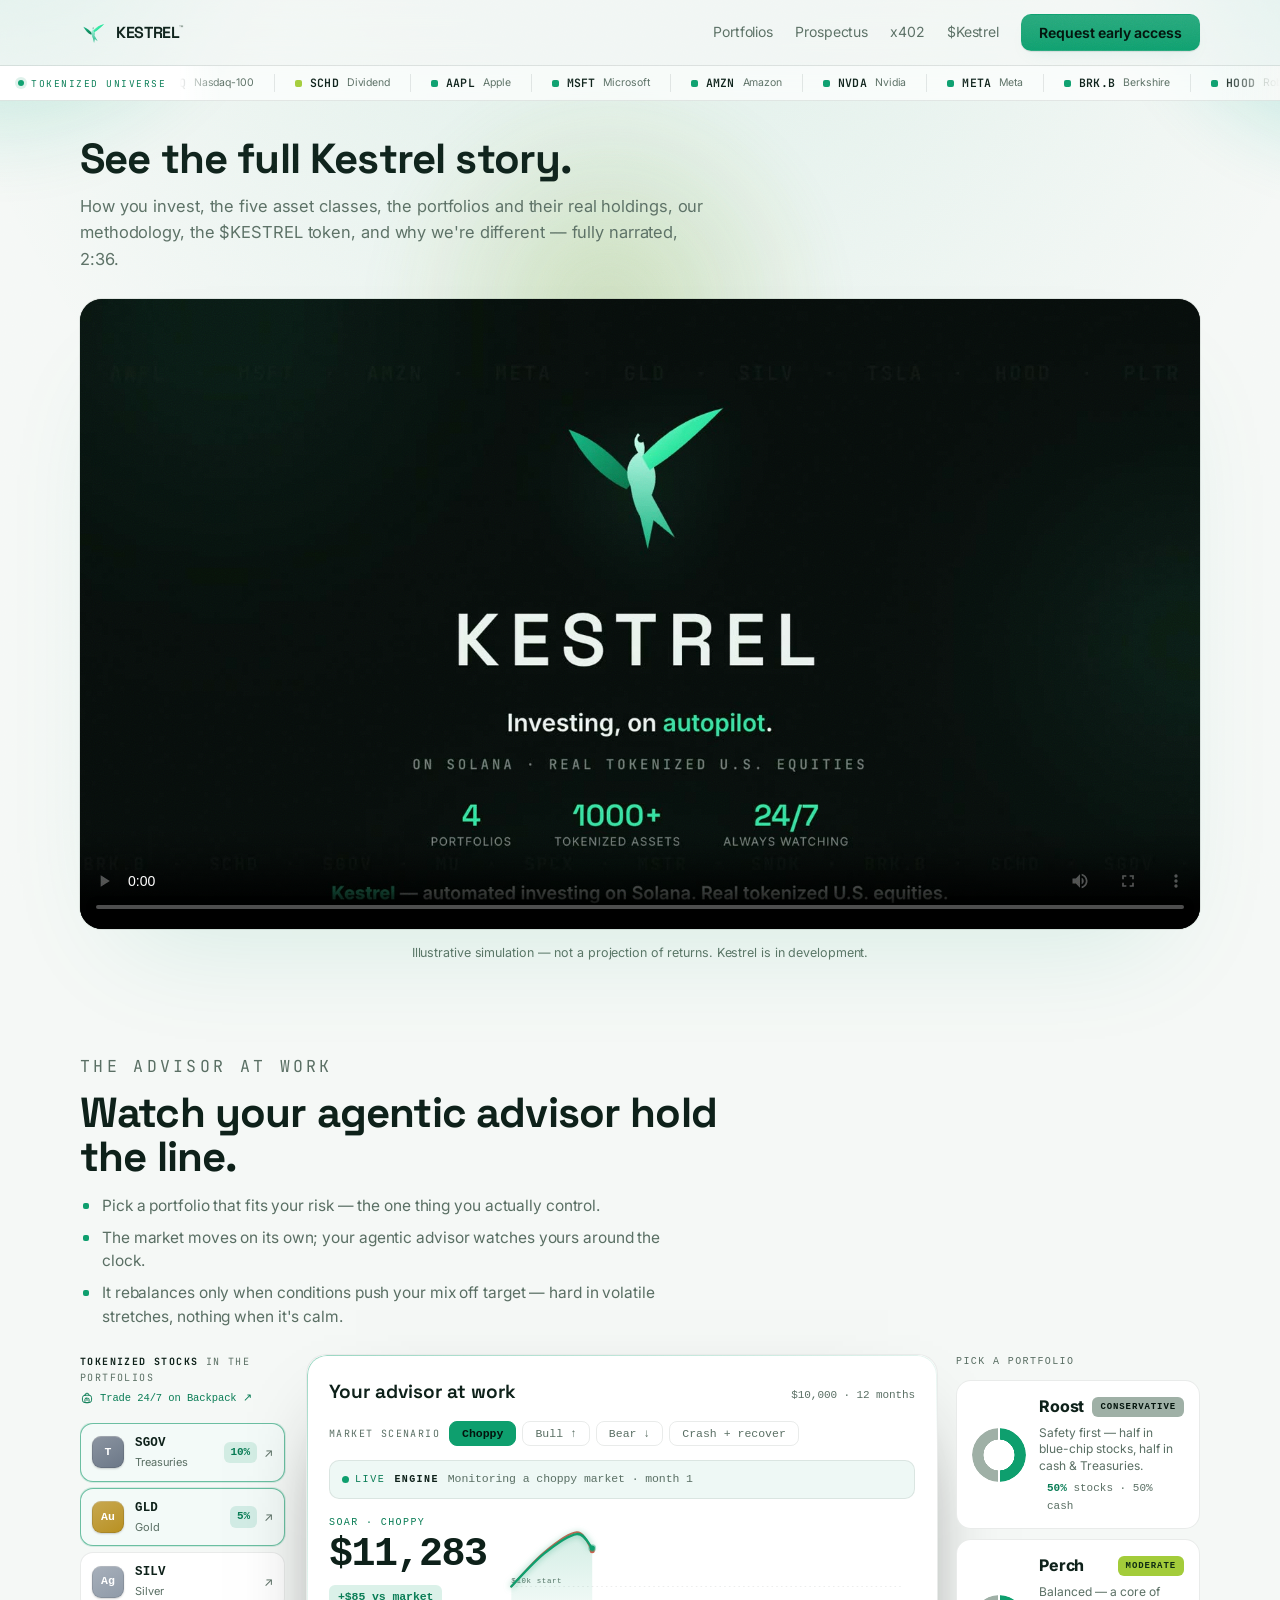
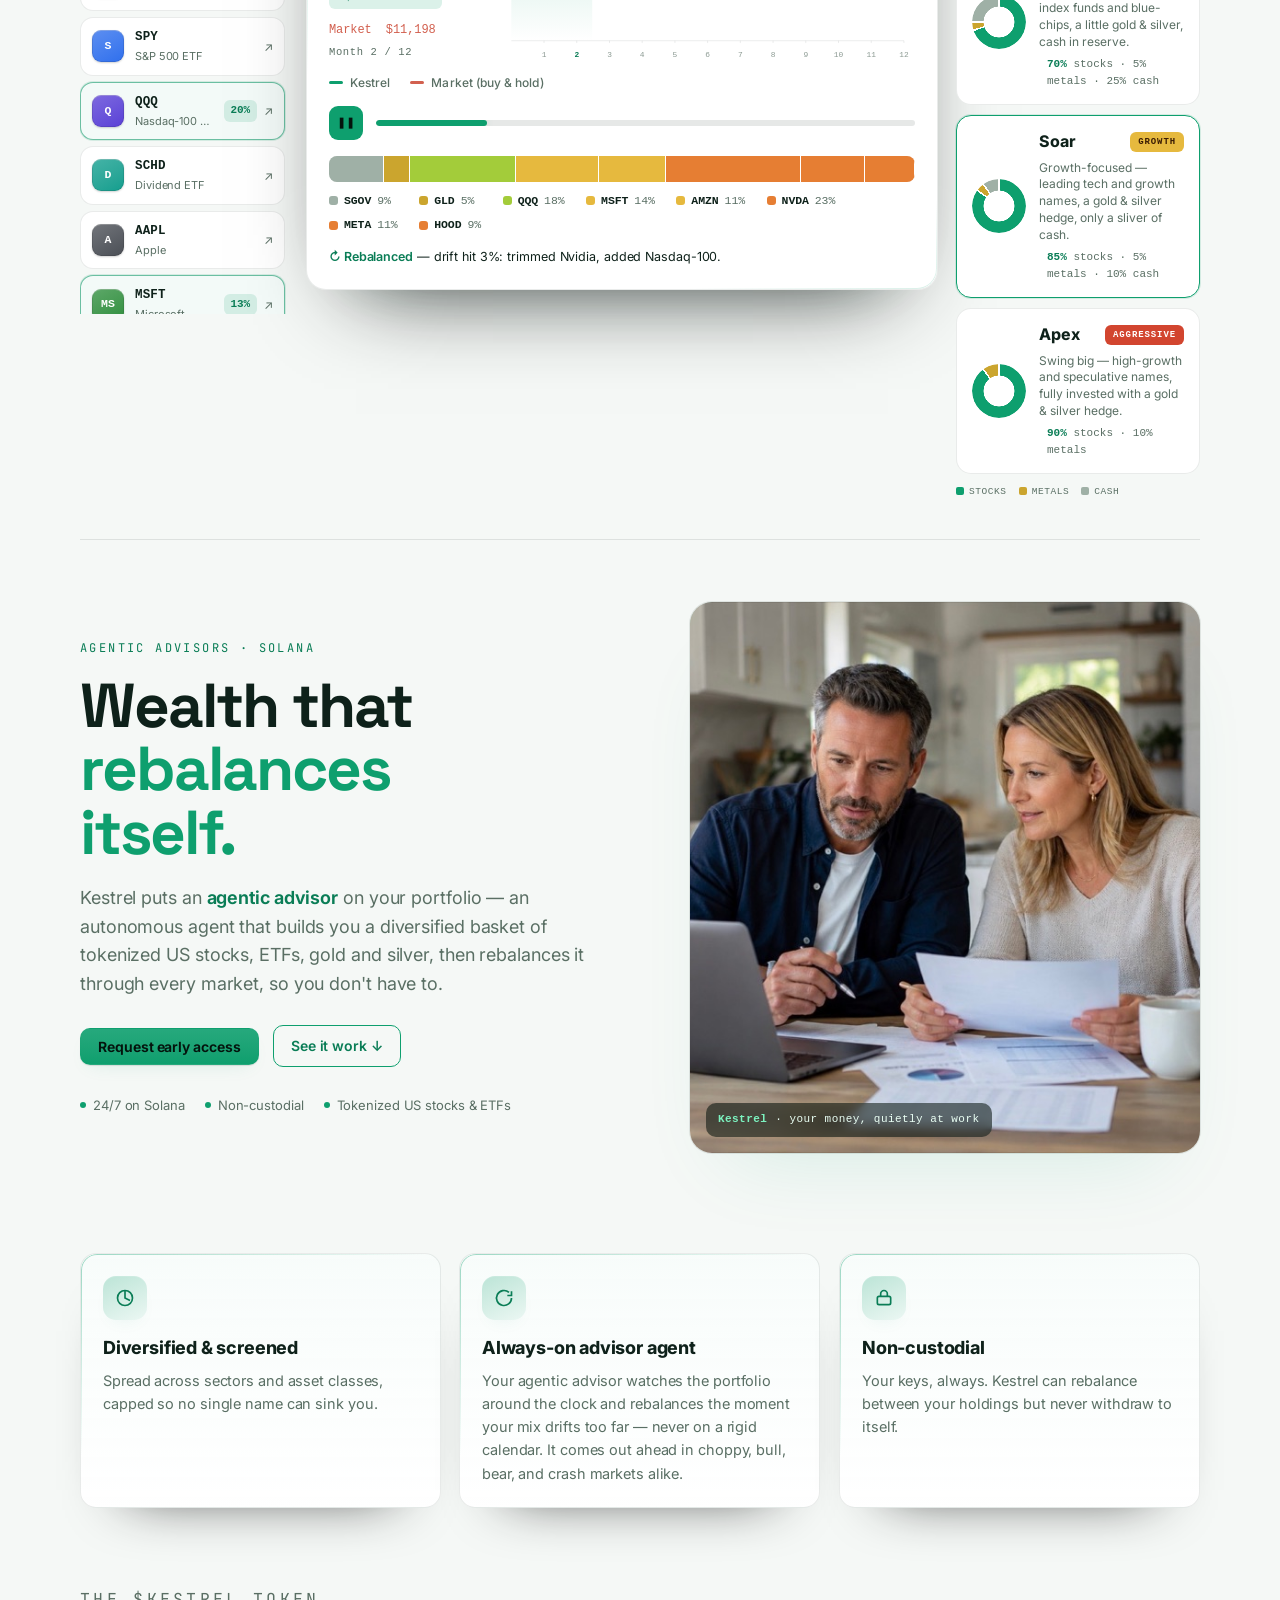
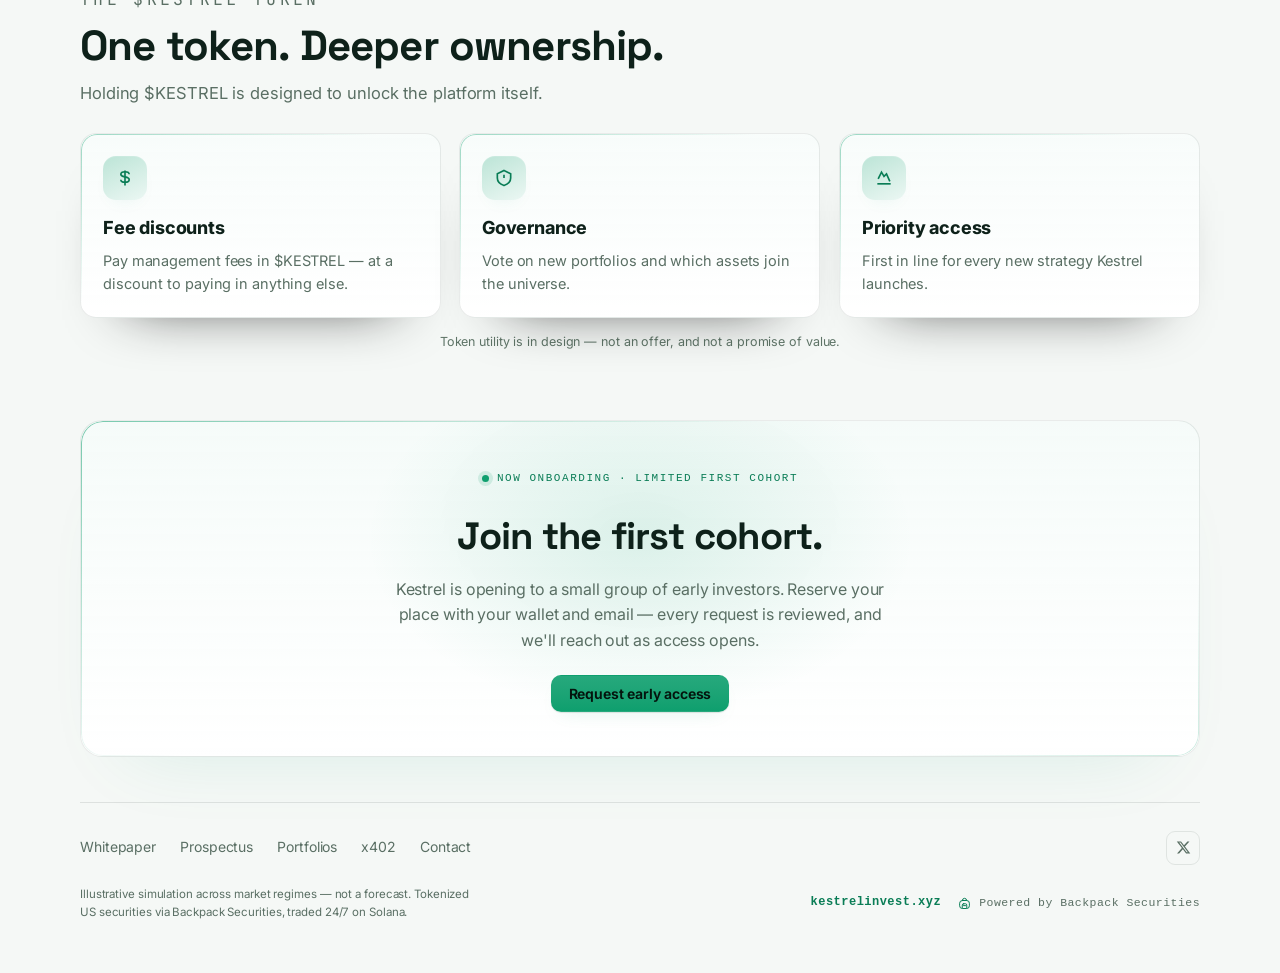
==== commit 370b5f1b: "Illustrative prospectus — full fund-format document, linked in nav + footer A complete prospectus in" ====
--- a/index.html
+++ b/index.html
@@ -377,6 +377,7 @@
     <button class="nav-toggle" id="navToggle" type="button" aria-label="Open menu" aria-expanded="false"><span></span><span></span><span></span></button>
     <div class="nav-links" id="navLinks">
       <a href="portfolios.html">Portfolios</a>
+      <a href="prospectus.html">Prospectus</a>
       <a href="x402.html">x402</a>
       <a href="#token" id="tokenLink">$Kestrel</a>
       <button class="btn solid js-ea" type="button">Request early access</button>
@@ -572,6 +573,7 @@
   <footer>
     <div class="foot-links">
       <a href="whitepaper.html">Whitepaper</a>
+      <a href="prospectus.html">Prospectus</a>
       <a href="portfolios.html">Portfolios</a>
       <a href="x402.html">x402</a>
       <a href="contact.html">Contact</a>
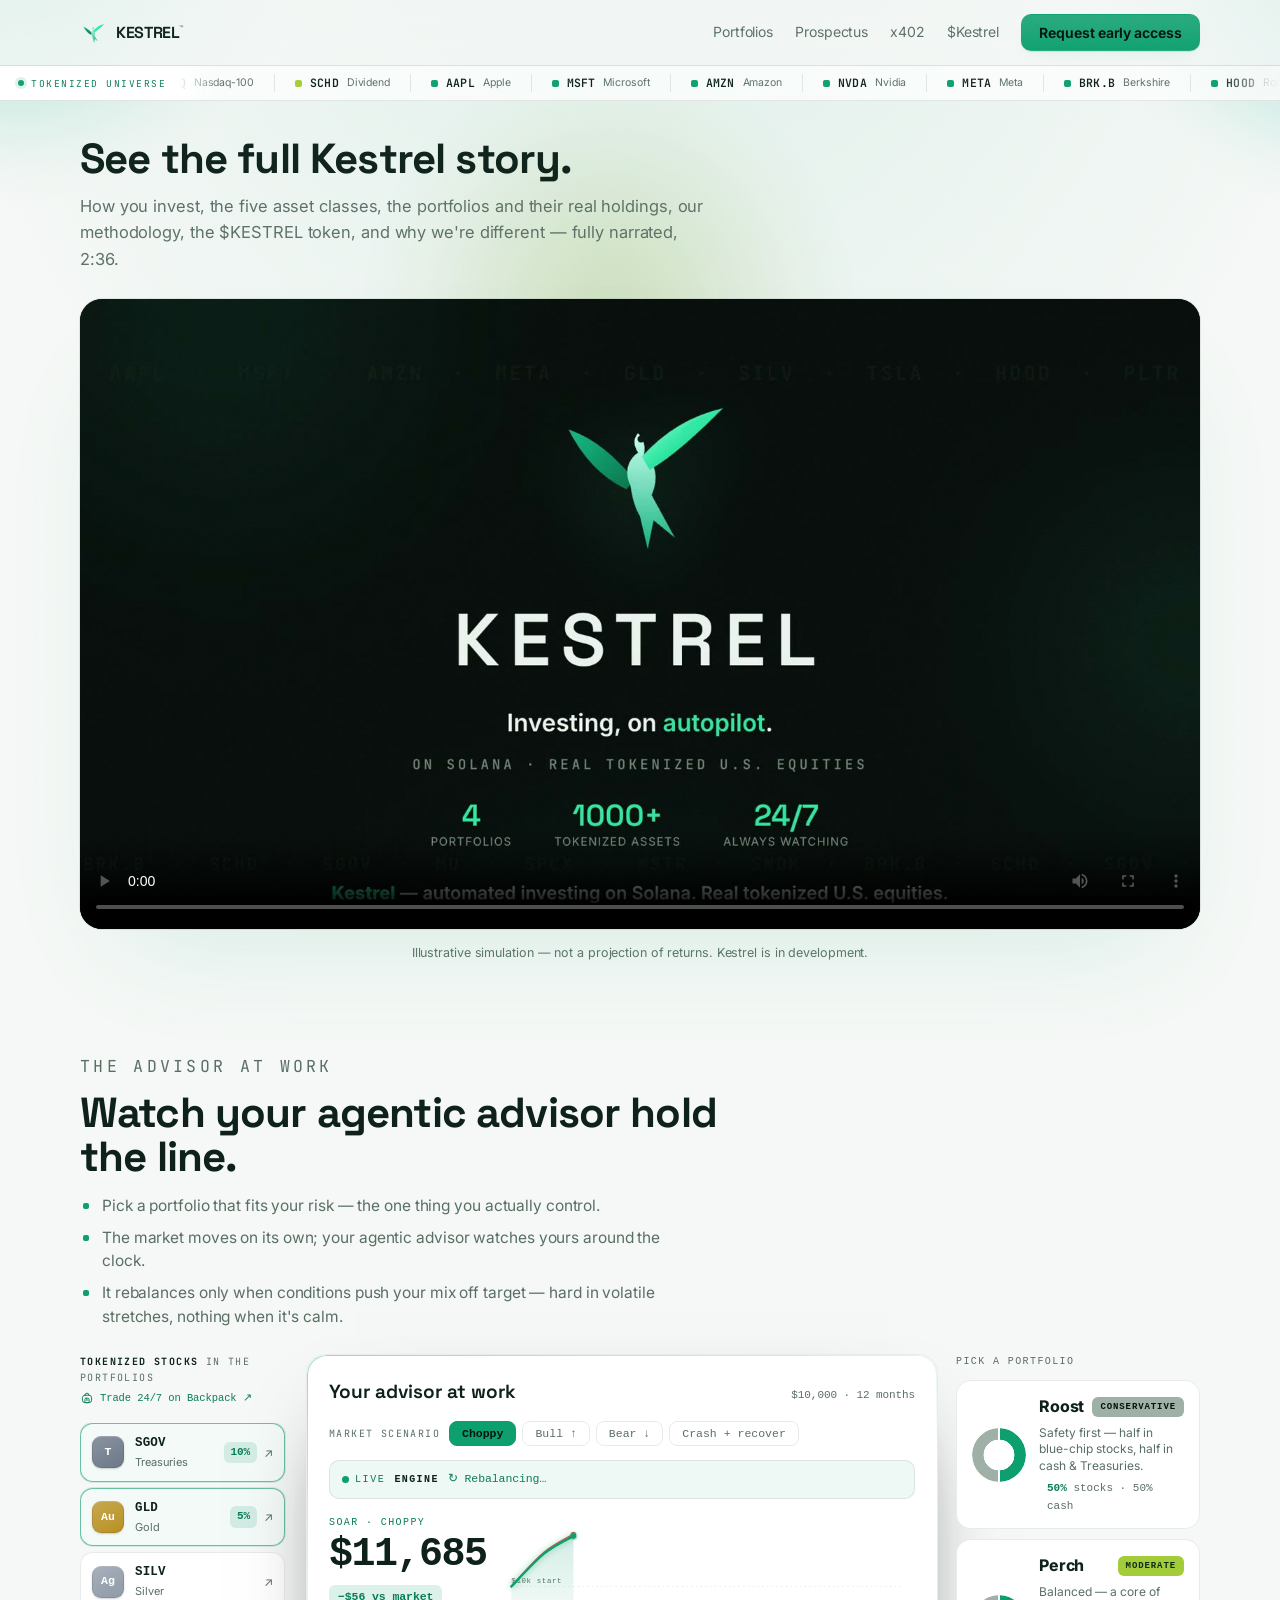
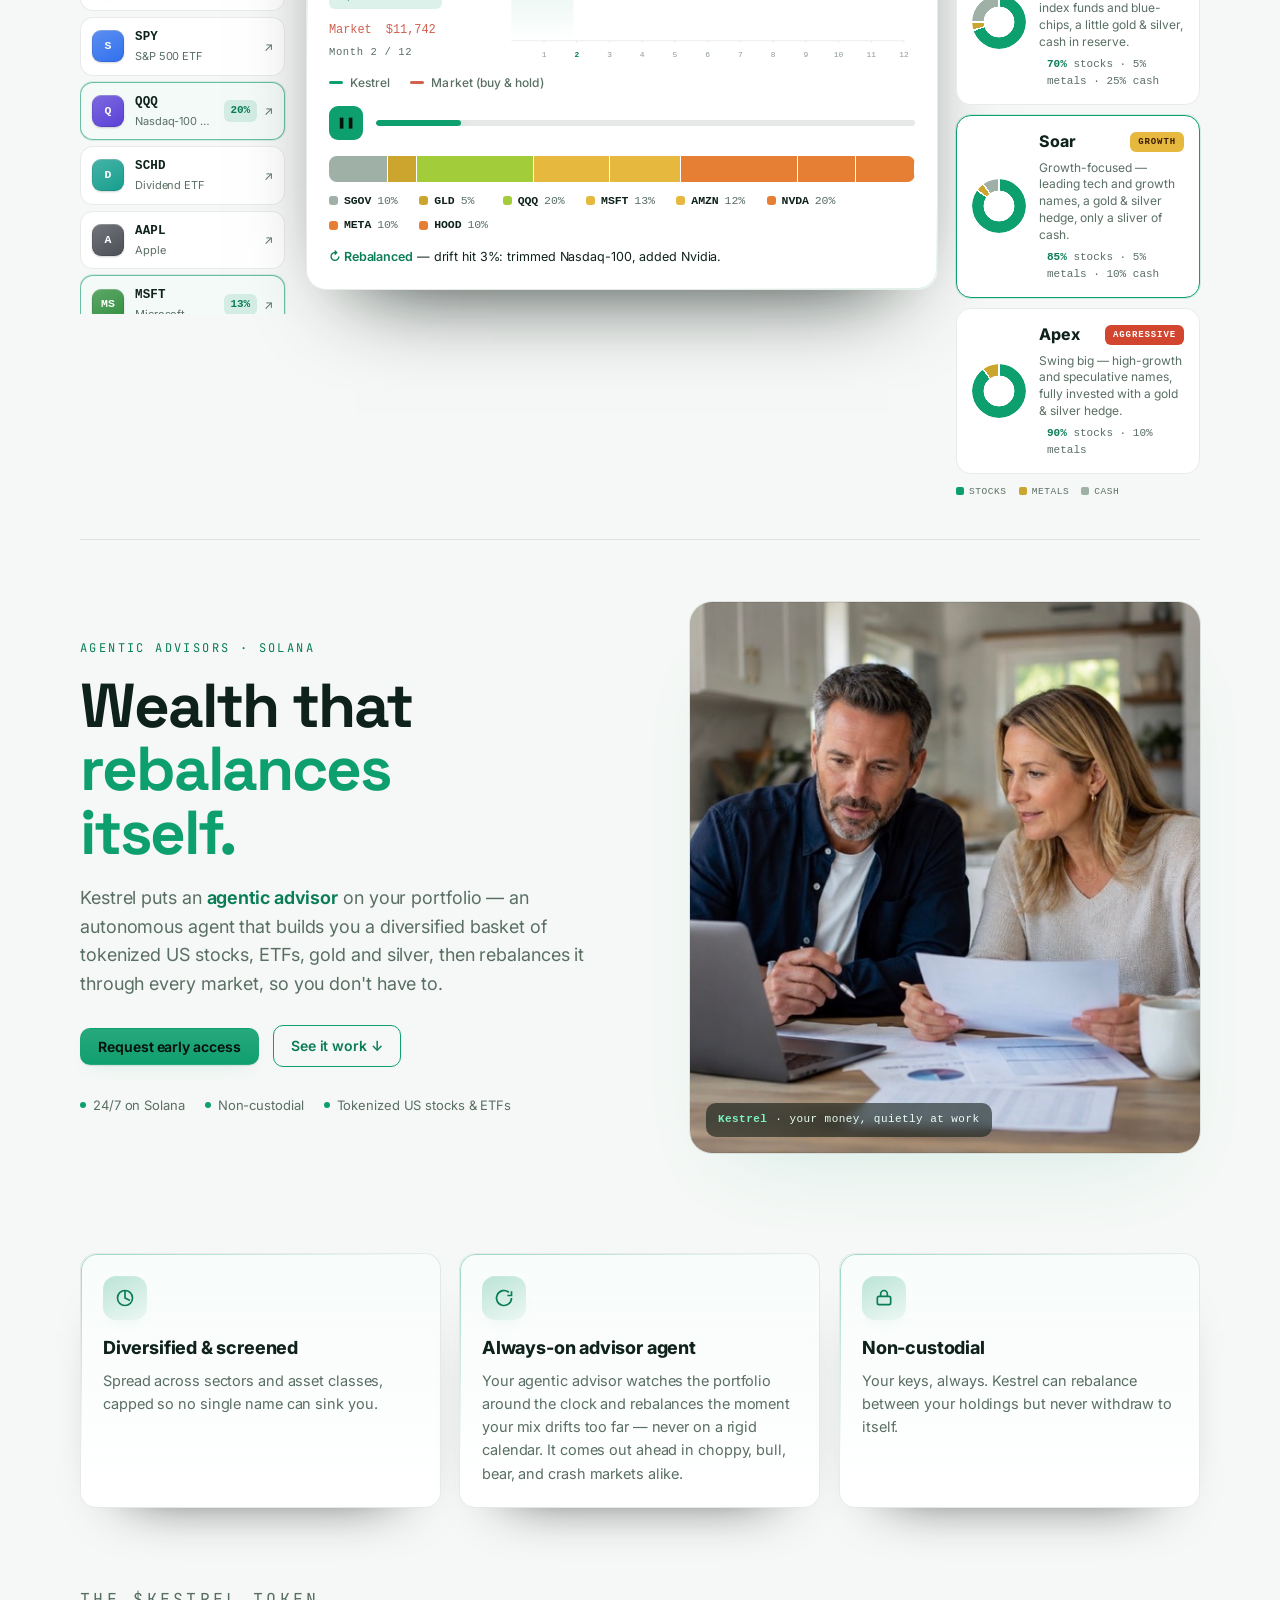
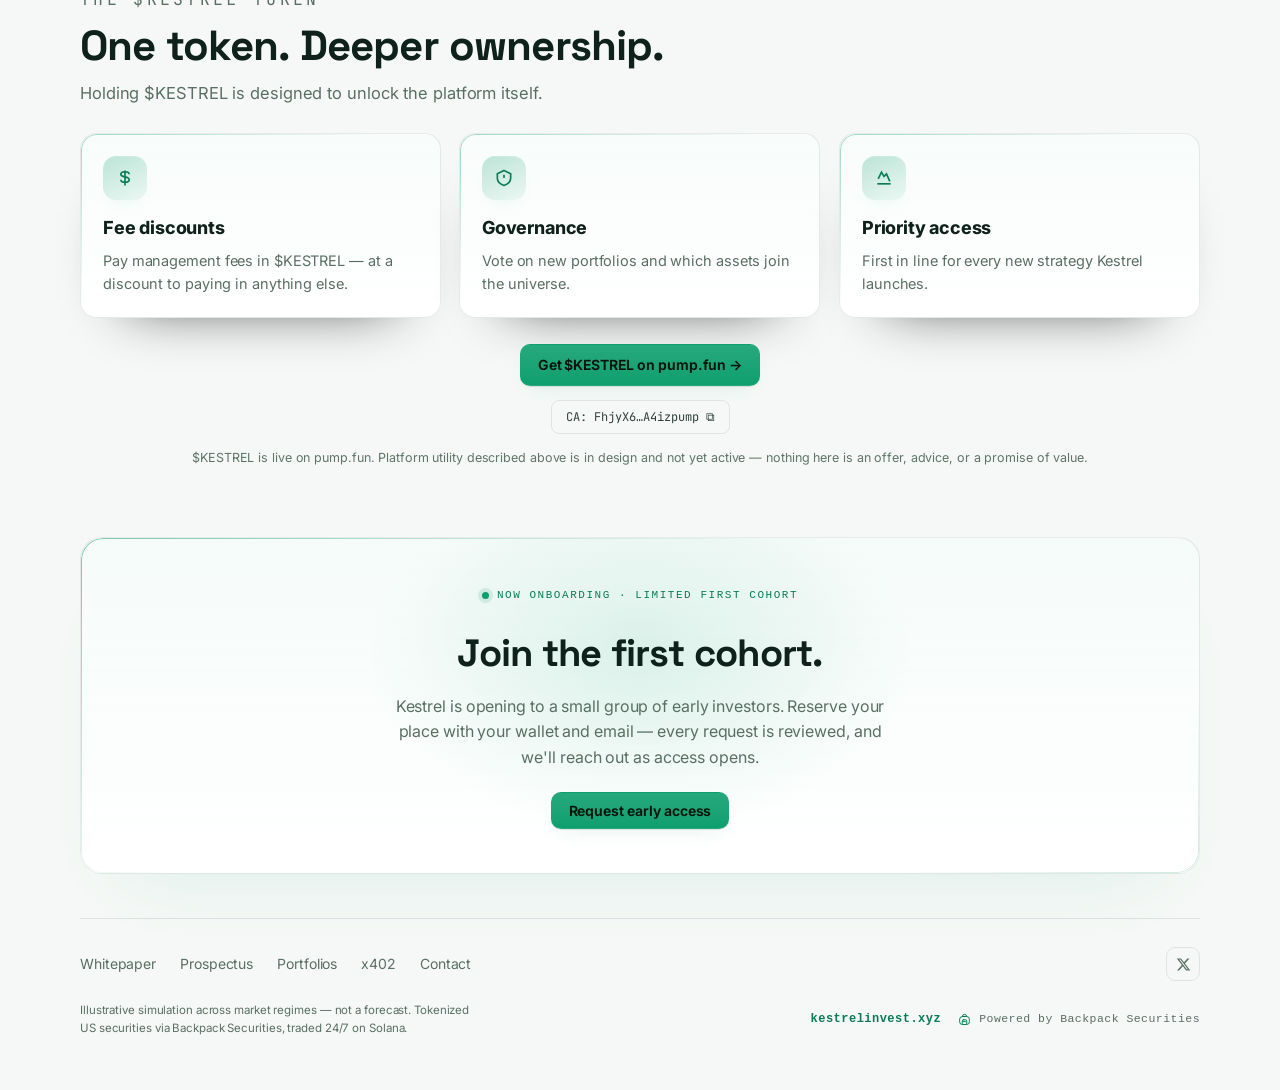
==== commit a8fb5caa: "$KESTREL is live: nav links to pump.fun on all pages + get/CA block in token section The $Kestrel na" ====
--- a/index.html
+++ b/index.html
@@ -379,7 +379,7 @@
       <a href="portfolios.html">Portfolios</a>
       <a href="prospectus.html">Prospectus</a>
       <a href="x402.html">x402</a>
-      <a href="#token" id="tokenLink">$Kestrel</a>
+      <a href="https://pump.fun/coin/FhjyX6tqFGnokFLmxLnbx6ALM5oanEbvgohSA4izpump" id="tokenLink" target="_blank" rel="noopener">$Kestrel</a>
       <button class="btn solid js-ea" type="button">Request early access</button>
     </div>
   </div>
@@ -556,7 +556,11 @@
         <p>First in line for every new strategy Kestrel launches.</p>
       </div>
     </div>
-    <p class="film-note">Token utility is in design — not an offer, and not a promise of value.</p>
+    <div class="tok-cta" style="display:flex;flex-direction:column;align-items:center;gap:14px;margin-top:26px">
+      <a class="btn solid" href="https://pump.fun/coin/FhjyX6tqFGnokFLmxLnbx6ALM5oanEbvgohSA4izpump" target="_blank" rel="noopener">Get $KESTREL on pump.fun →</a>
+      <button type="button" class="tok-ca" onclick="navigator.clipboard&&navigator.clipboard.writeText('FhjyX6tqFGnokFLmxLnbx6ALM5oanEbvgohSA4izpump');this.querySelector('span').textContent='Copied ✓';setTimeout(()=>this.querySelector('span').textContent='FhjyX6…A4izpump',1600)" style="font-family:'JetBrains Mono',monospace;font-size:12px;background:transparent;border:1px solid var(--line,rgba(127,127,127,.3));border-radius:8px;padding:8px 14px;color:inherit;cursor:pointer;opacity:.85" title="Copy contract address">CA: <span>FhjyX6…A4izpump</span> ⧉</button>
+    </div>
+    <p class="film-note">$KESTREL is live on pump.fun. Platform utility described above is in design and not yet active — nothing here is an offer, advice, or a promise of value.</p>
   </section>
 
   <section class="ea-band">
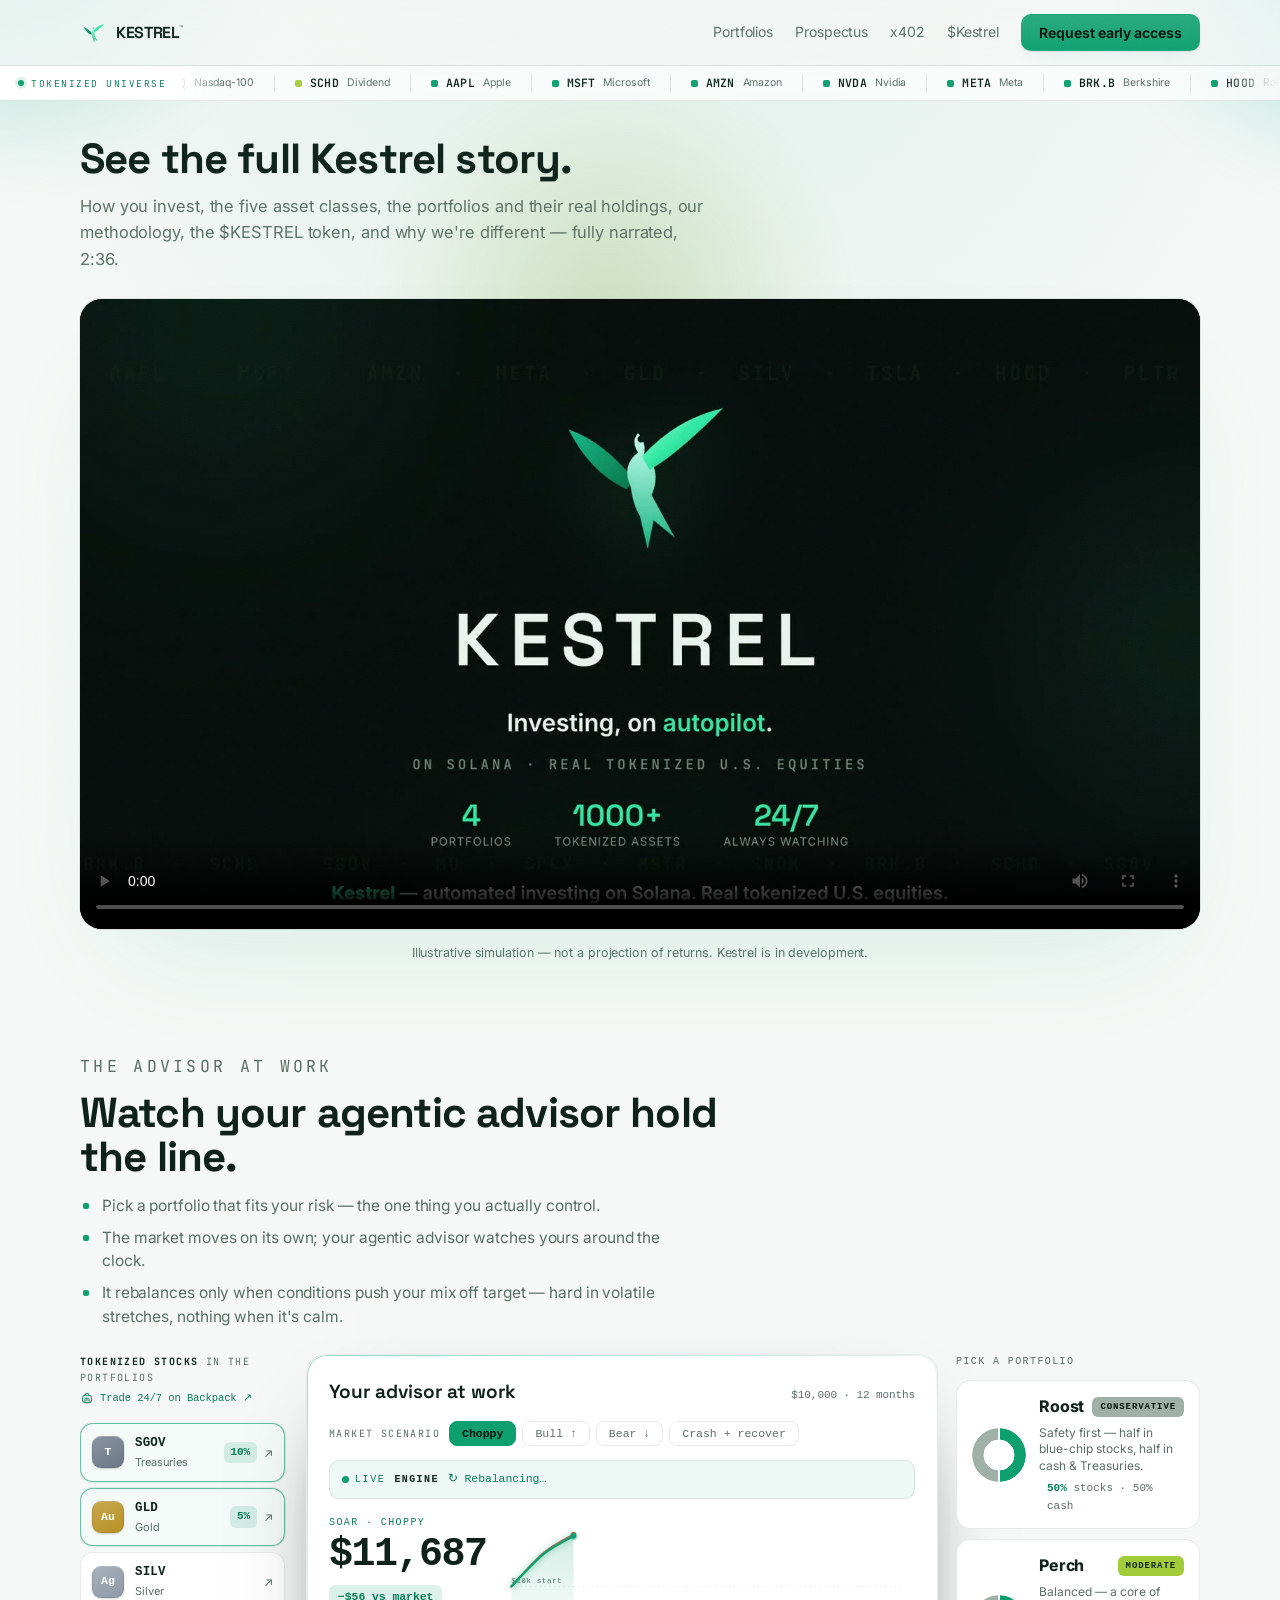
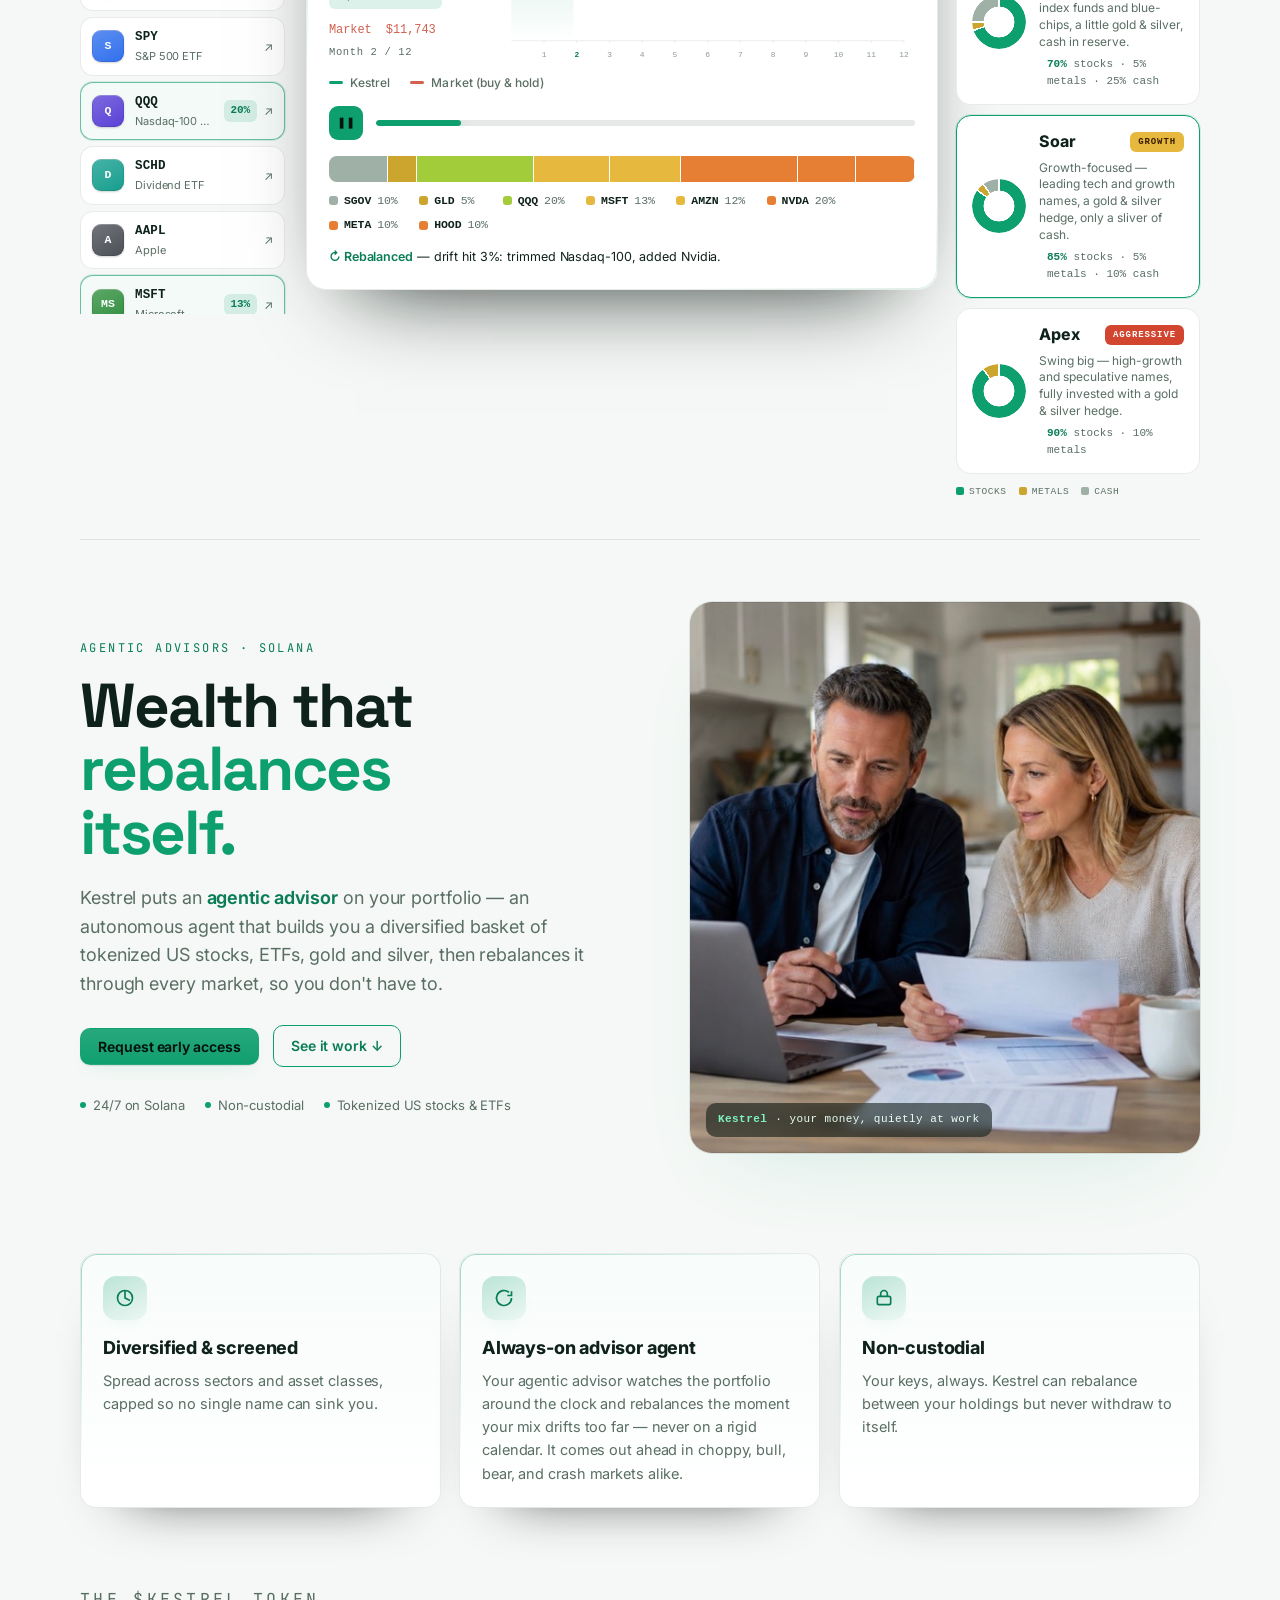
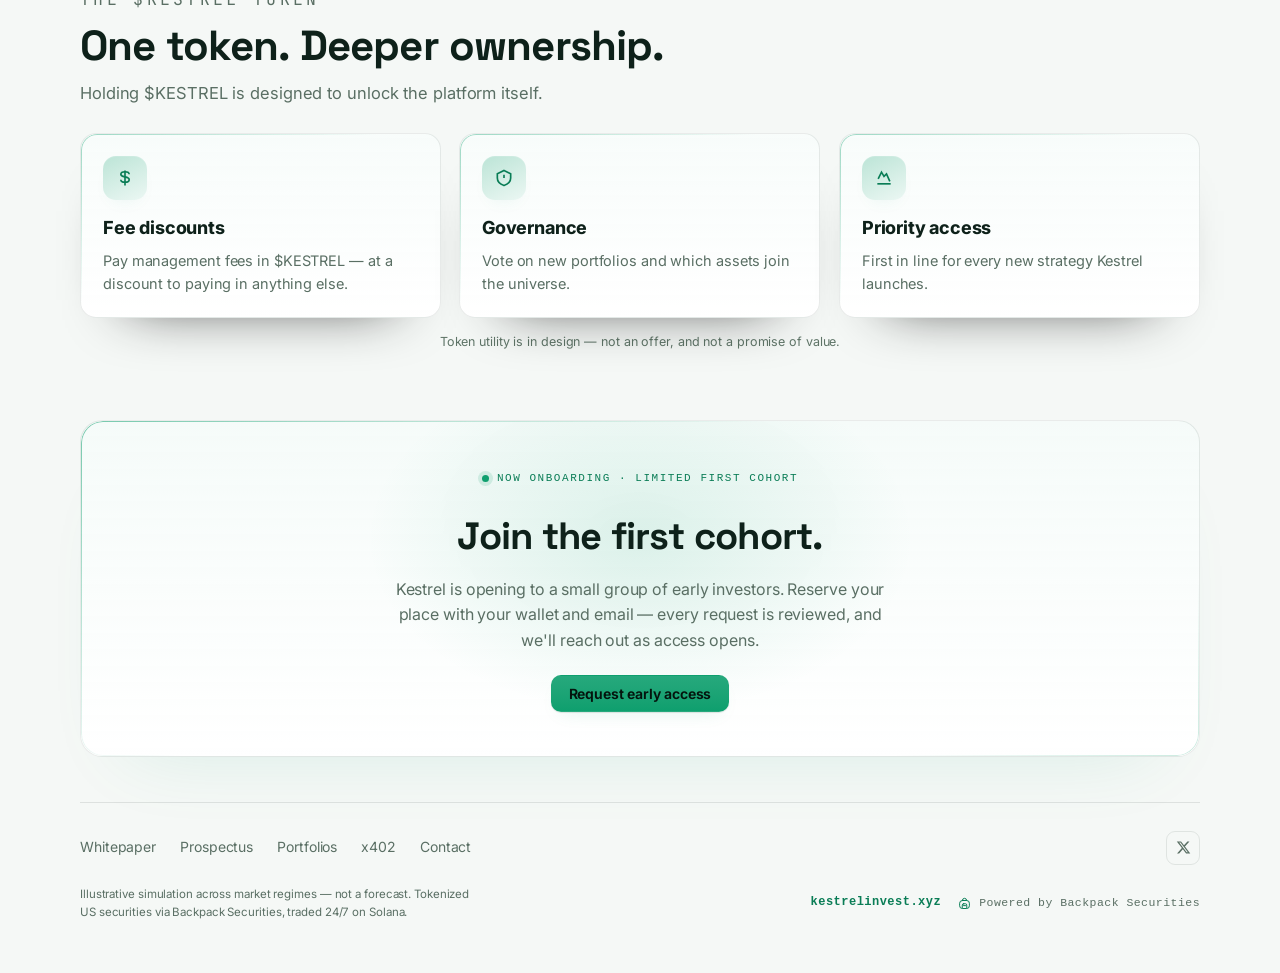
==== commit 64dffdbf: "Revert "$KESTREL is live: nav links to pump.fun on all pages + get/CA block in token section" This r" ====
--- a/index.html
+++ b/index.html
@@ -379,7 +379,7 @@
       <a href="portfolios.html">Portfolios</a>
       <a href="prospectus.html">Prospectus</a>
       <a href="x402.html">x402</a>
-      <a href="https://pump.fun/coin/FhjyX6tqFGnokFLmxLnbx6ALM5oanEbvgohSA4izpump" id="tokenLink" target="_blank" rel="noopener">$Kestrel</a>
+      <a href="#token" id="tokenLink">$Kestrel</a>
       <button class="btn solid js-ea" type="button">Request early access</button>
     </div>
   </div>
@@ -556,11 +556,7 @@
         <p>First in line for every new strategy Kestrel launches.</p>
       </div>
     </div>
-    <div class="tok-cta" style="display:flex;flex-direction:column;align-items:center;gap:14px;margin-top:26px">
-      <a class="btn solid" href="https://pump.fun/coin/FhjyX6tqFGnokFLmxLnbx6ALM5oanEbvgohSA4izpump" target="_blank" rel="noopener">Get $KESTREL on pump.fun →</a>
-      <button type="button" class="tok-ca" onclick="navigator.clipboard&&navigator.clipboard.writeText('FhjyX6tqFGnokFLmxLnbx6ALM5oanEbvgohSA4izpump');this.querySelector('span').textContent='Copied ✓';setTimeout(()=>this.querySelector('span').textContent='FhjyX6…A4izpump',1600)" style="font-family:'JetBrains Mono',monospace;font-size:12px;background:transparent;border:1px solid var(--line,rgba(127,127,127,.3));border-radius:8px;padding:8px 14px;color:inherit;cursor:pointer;opacity:.85" title="Copy contract address">CA: <span>FhjyX6…A4izpump</span> ⧉</button>
-    </div>
-    <p class="film-note">$KESTREL is live on pump.fun. Platform utility described above is in design and not yet active — nothing here is an offer, advice, or a promise of value.</p>
+    <p class="film-note">Token utility is in design — not an offer, and not a promise of value.</p>
   </section>
 
   <section class="ea-band">
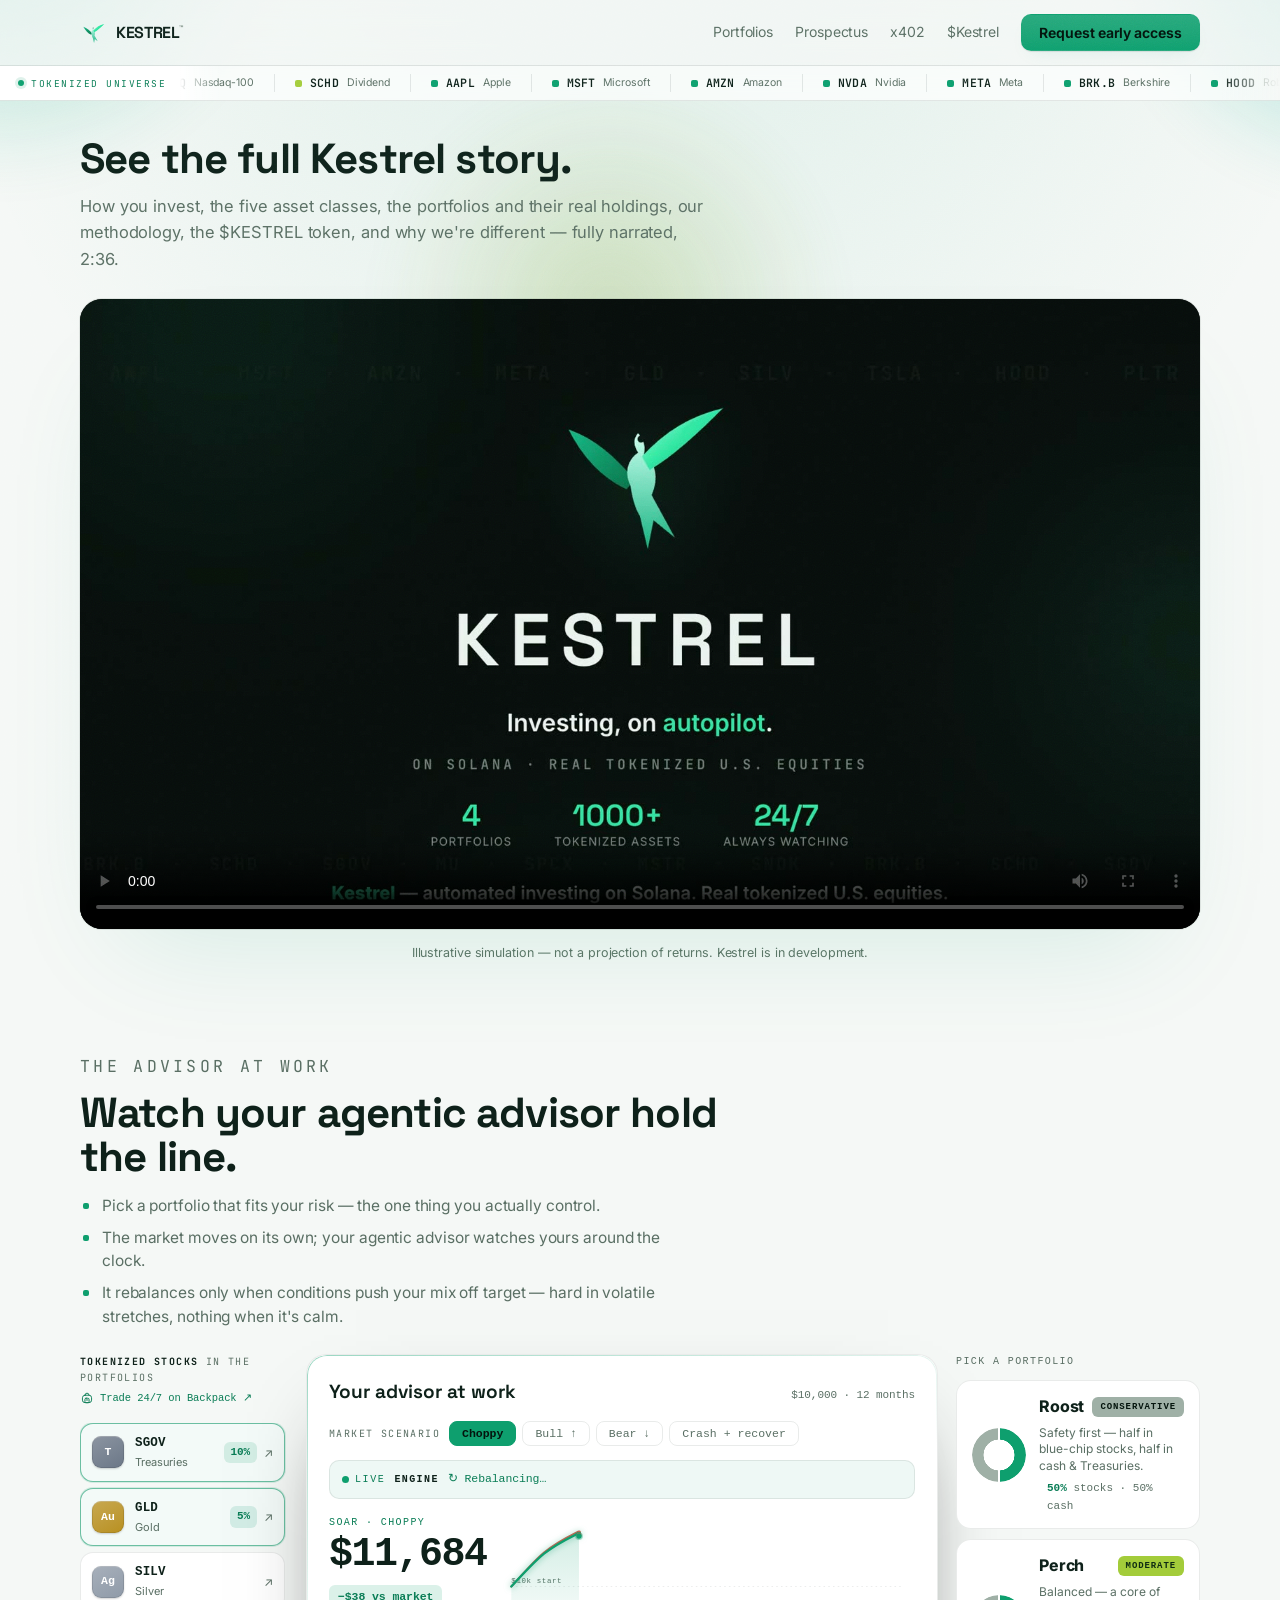
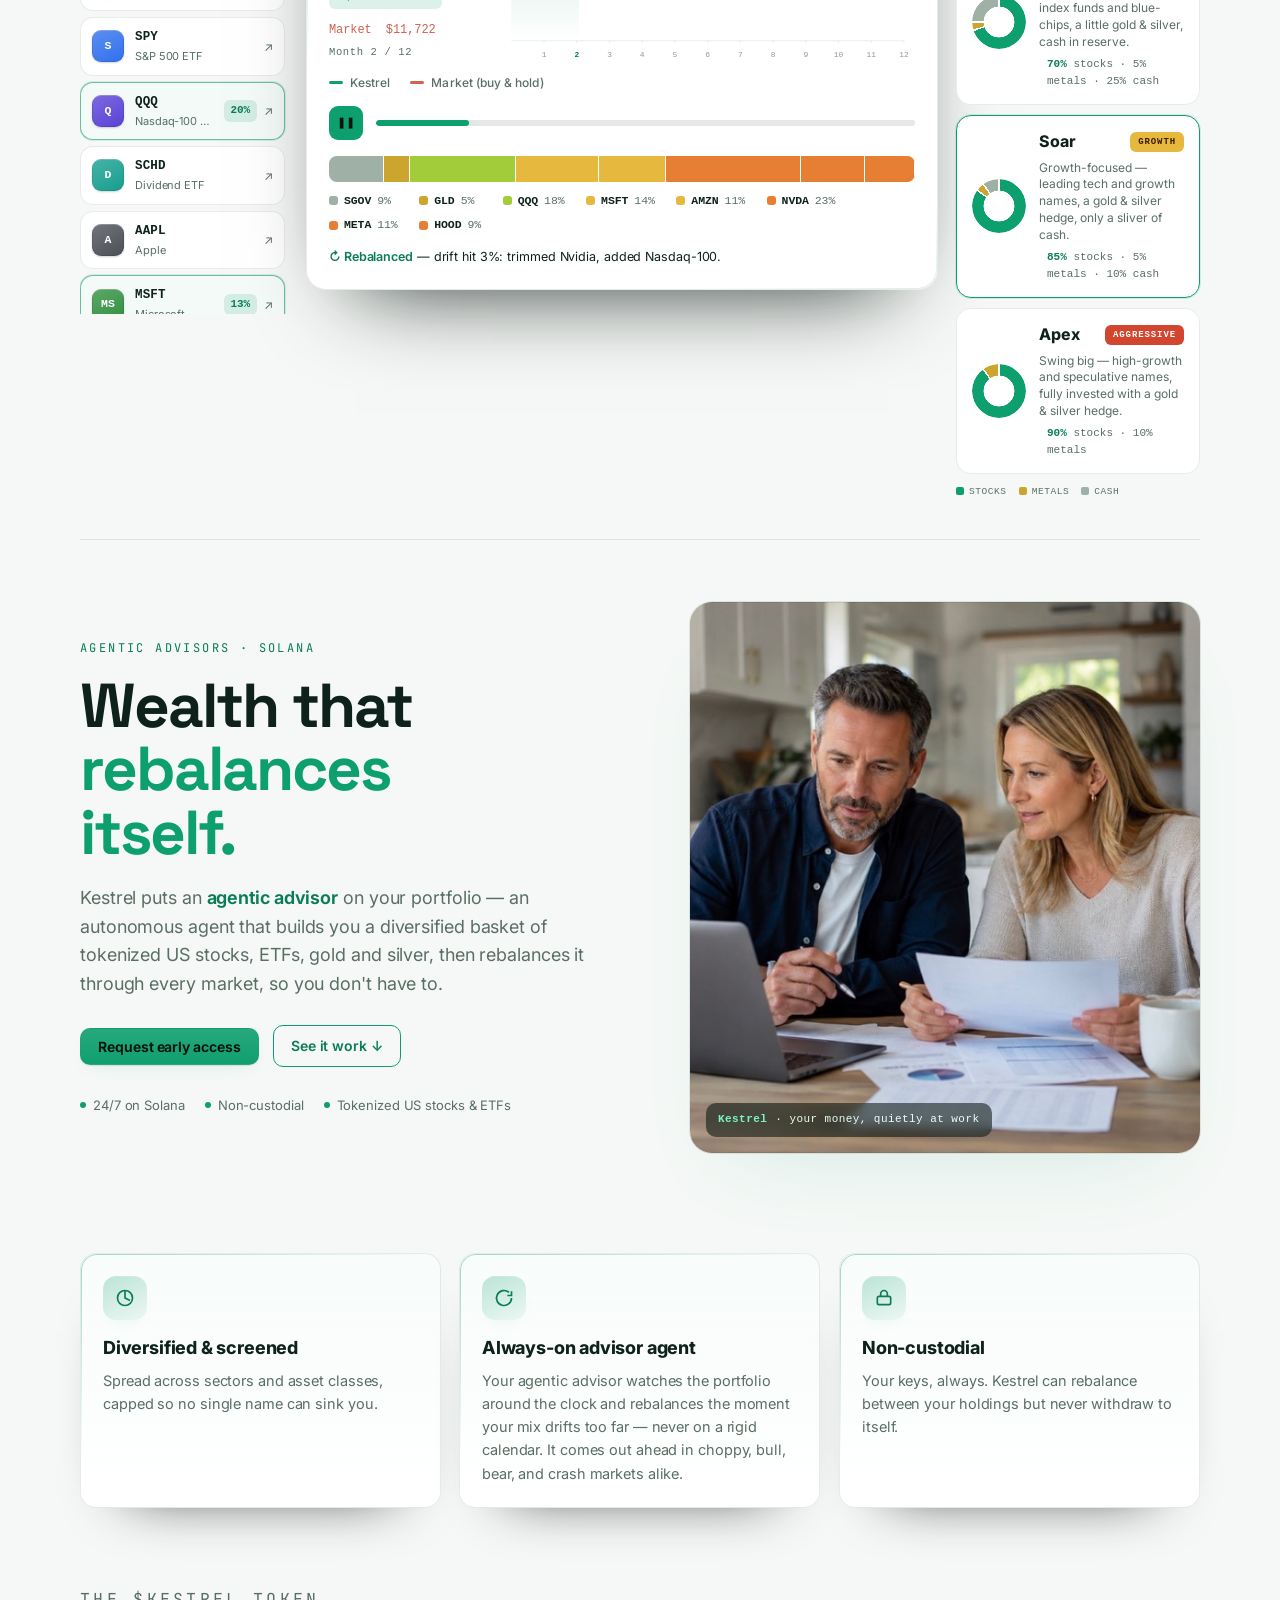
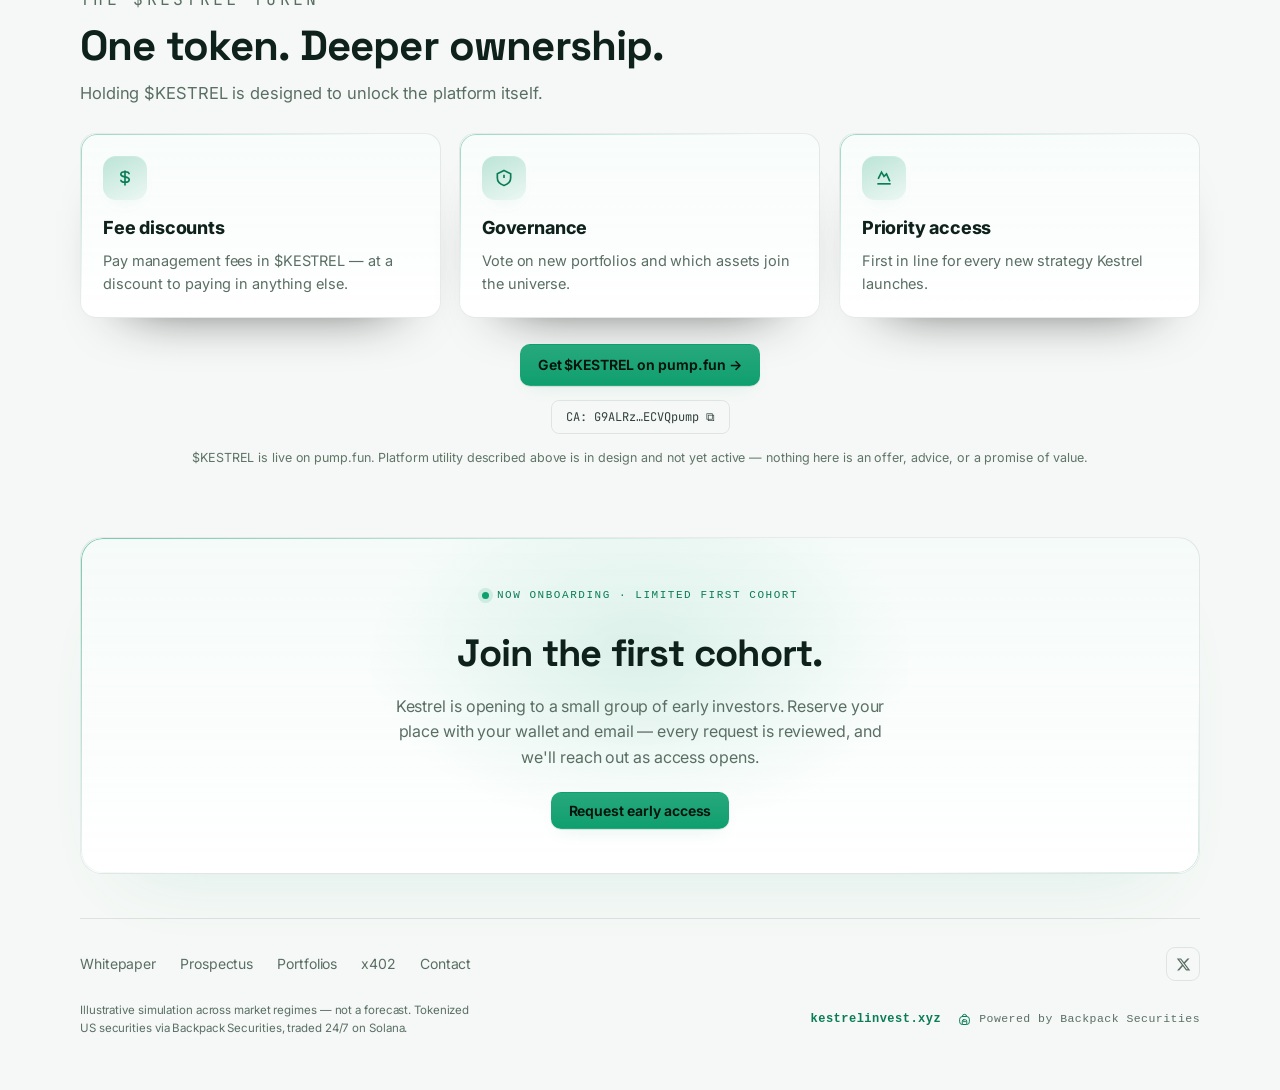
==== commit 48554f1e: "Link $KESTREL (new mint G9ALRz…VQpump): nav on all pages + get/CA block" ====
--- a/index.html
+++ b/index.html
@@ -379,7 +379,7 @@
       <a href="portfolios.html">Portfolios</a>
       <a href="prospectus.html">Prospectus</a>
       <a href="x402.html">x402</a>
-      <a href="#token" id="tokenLink">$Kestrel</a>
+      <a href="https://pump.fun/coin/G9ALRz5jtq6wG7dijjsb1TvkGatwPNcnhbAGECVQpump" id="tokenLink" target="_blank" rel="noopener">$Kestrel</a>
       <button class="btn solid js-ea" type="button">Request early access</button>
     </div>
   </div>
@@ -556,7 +556,11 @@
         <p>First in line for every new strategy Kestrel launches.</p>
       </div>
     </div>
-    <p class="film-note">Token utility is in design — not an offer, and not a promise of value.</p>
+    <div class="tok-cta" style="display:flex;flex-direction:column;align-items:center;gap:14px;margin-top:26px">
+      <a class="btn solid" href="https://pump.fun/coin/G9ALRz5jtq6wG7dijjsb1TvkGatwPNcnhbAGECVQpump" target="_blank" rel="noopener">Get $KESTREL on pump.fun →</a>
+      <button type="button" class="tok-ca" onclick="navigator.clipboard&&navigator.clipboard.writeText('G9ALRz5jtq6wG7dijjsb1TvkGatwPNcnhbAGECVQpump');this.querySelector('span').textContent='Copied ✓';setTimeout(()=>this.querySelector('span').textContent='G9ALRz…ECVQpump',1600)" style="font-family:'JetBrains Mono',monospace;font-size:12px;background:transparent;border:1px solid var(--line,rgba(127,127,127,.3));border-radius:8px;padding:8px 14px;color:inherit;cursor:pointer;opacity:.85" title="Copy contract address">CA: <span>G9ALRz…ECVQpump</span> ⧉</button>
+    </div>
+    <p class="film-note">$KESTREL is live on pump.fun. Platform utility described above is in design and not yet active — nothing here is an offer, advice, or a promise of value.</p>
   </section>
 
   <section class="ea-band">
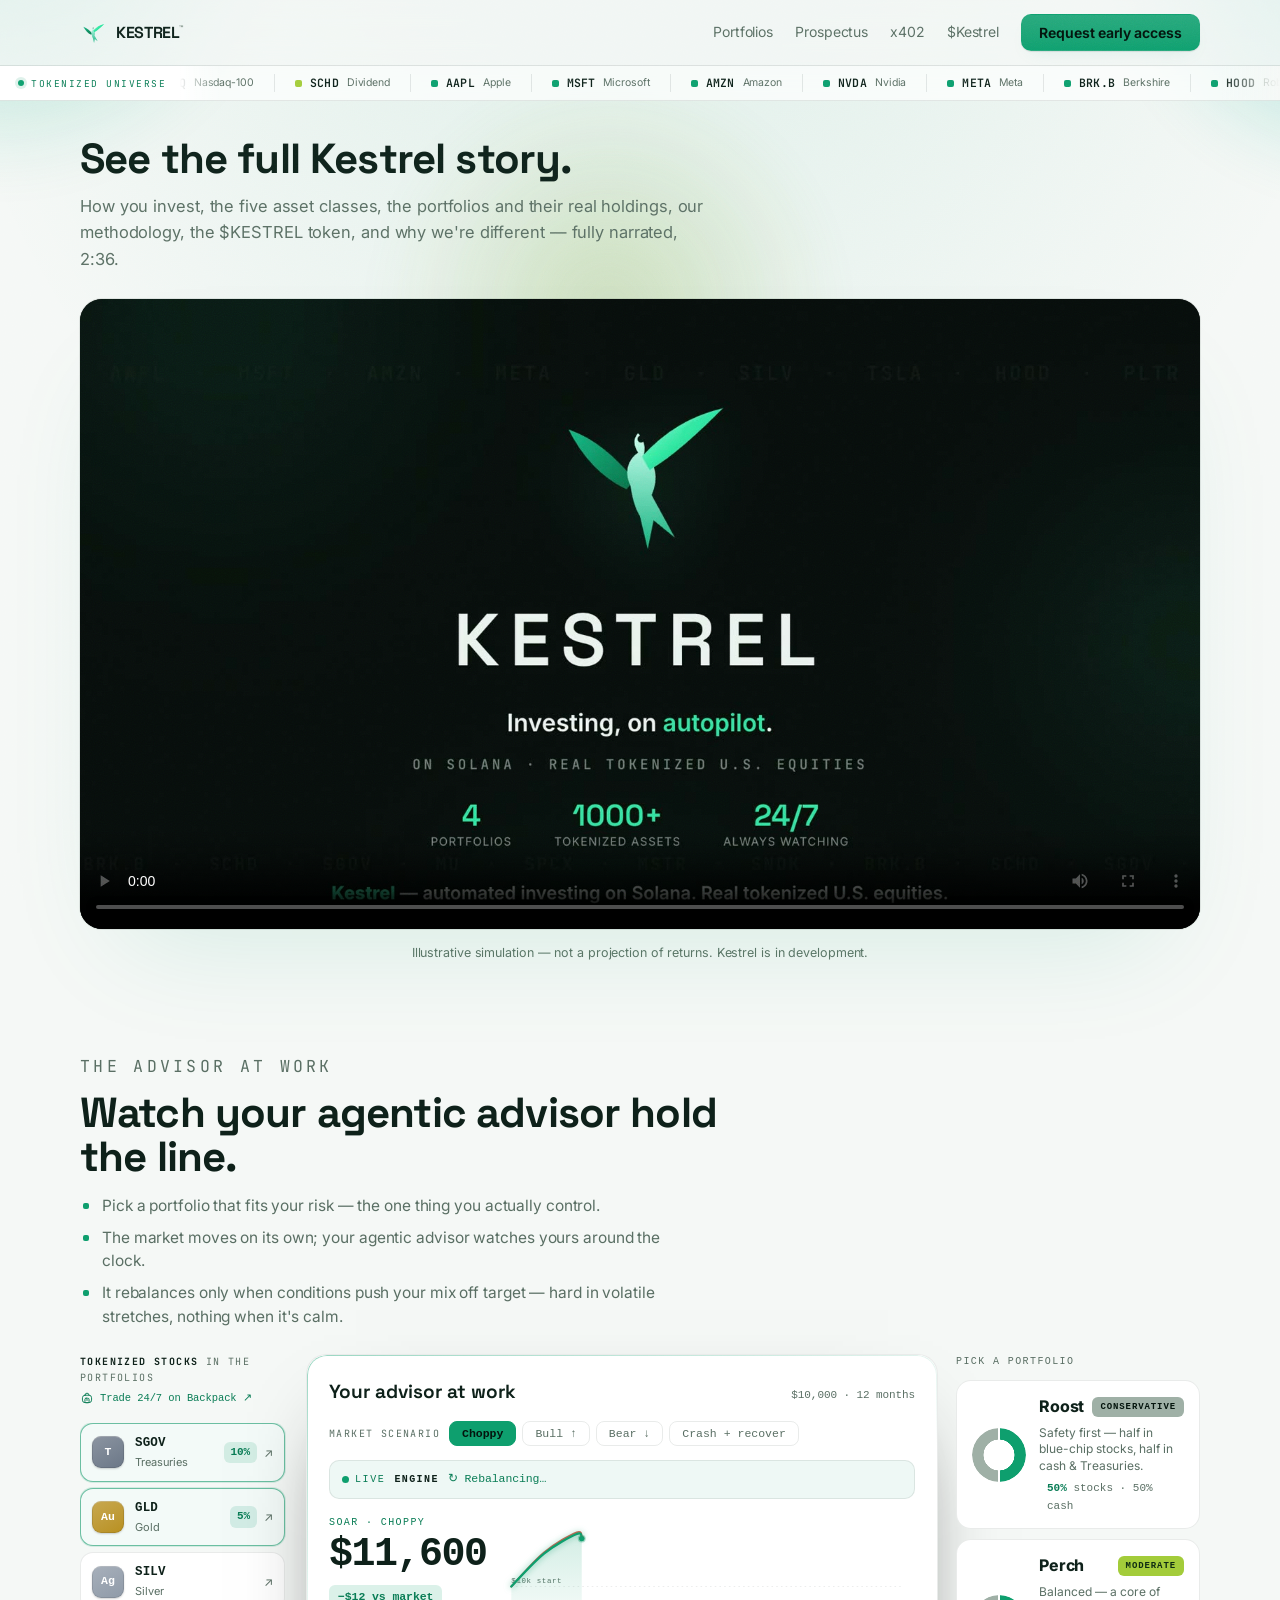
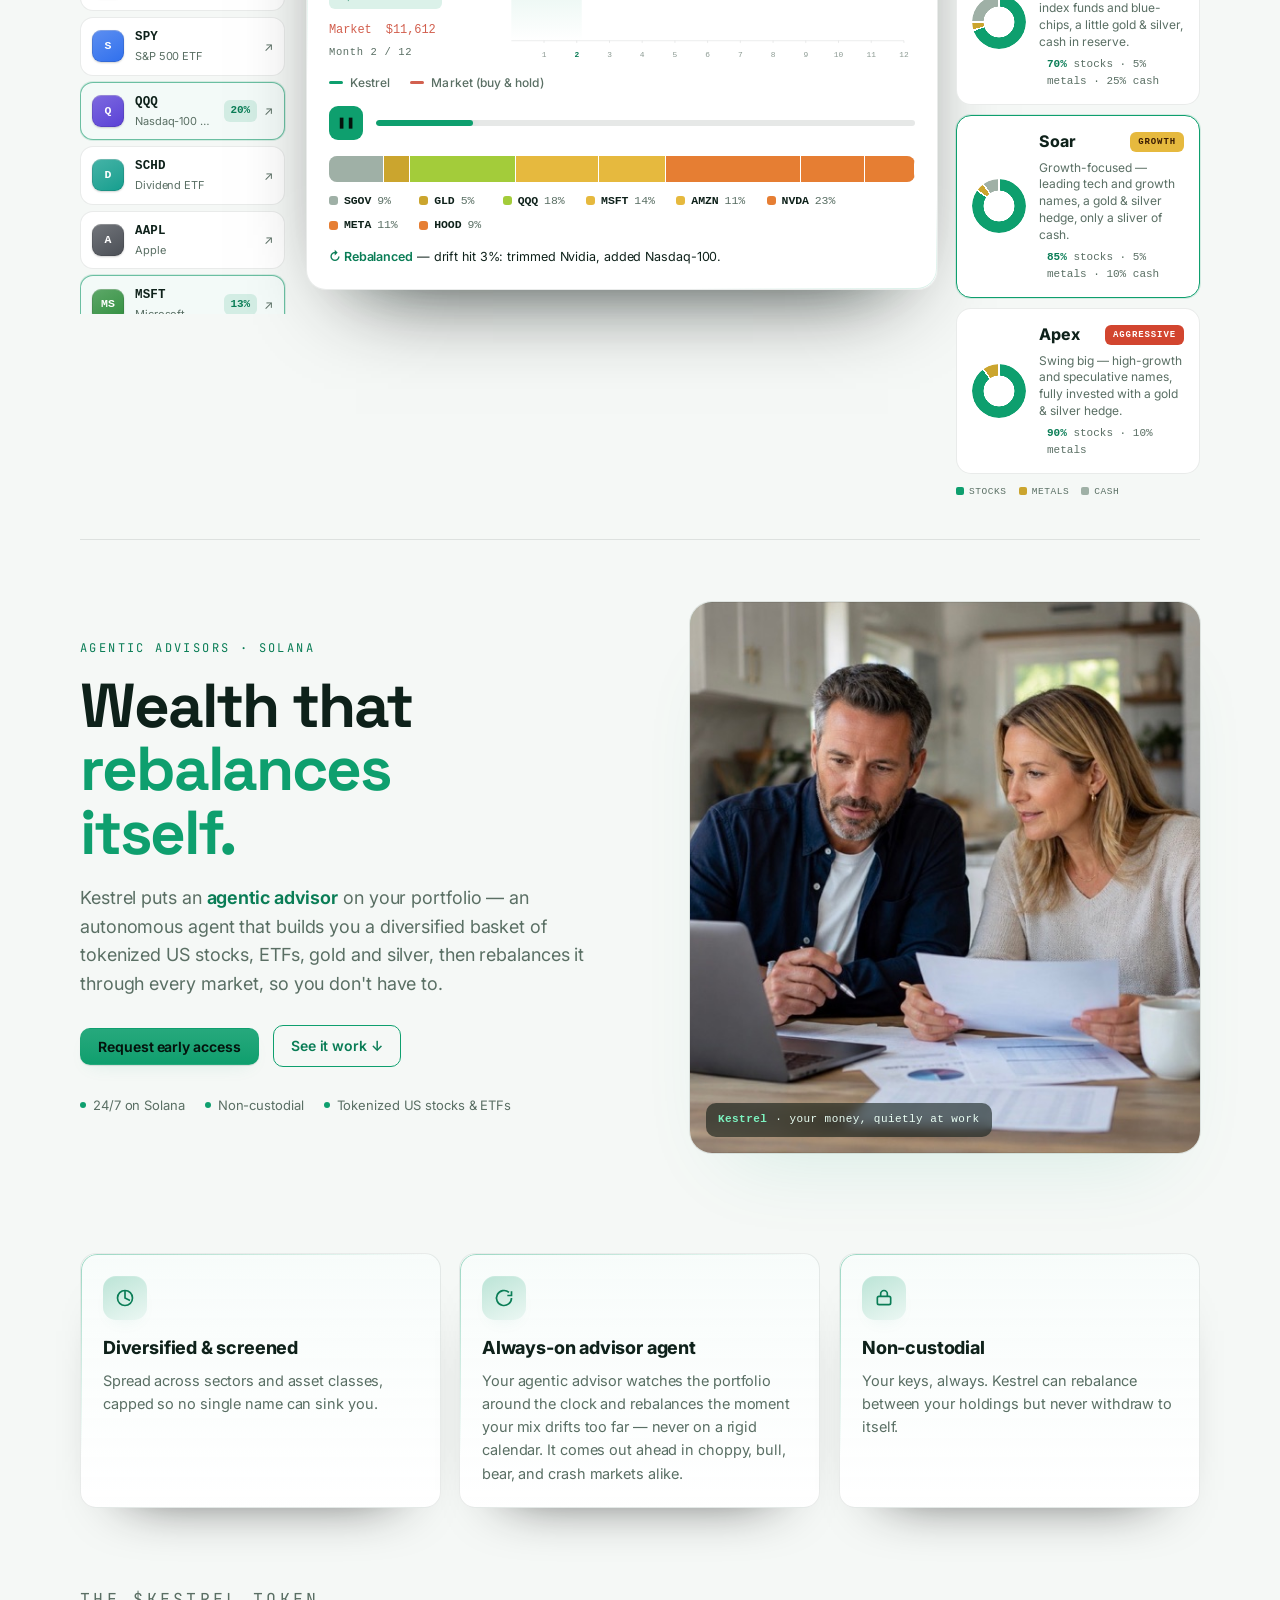
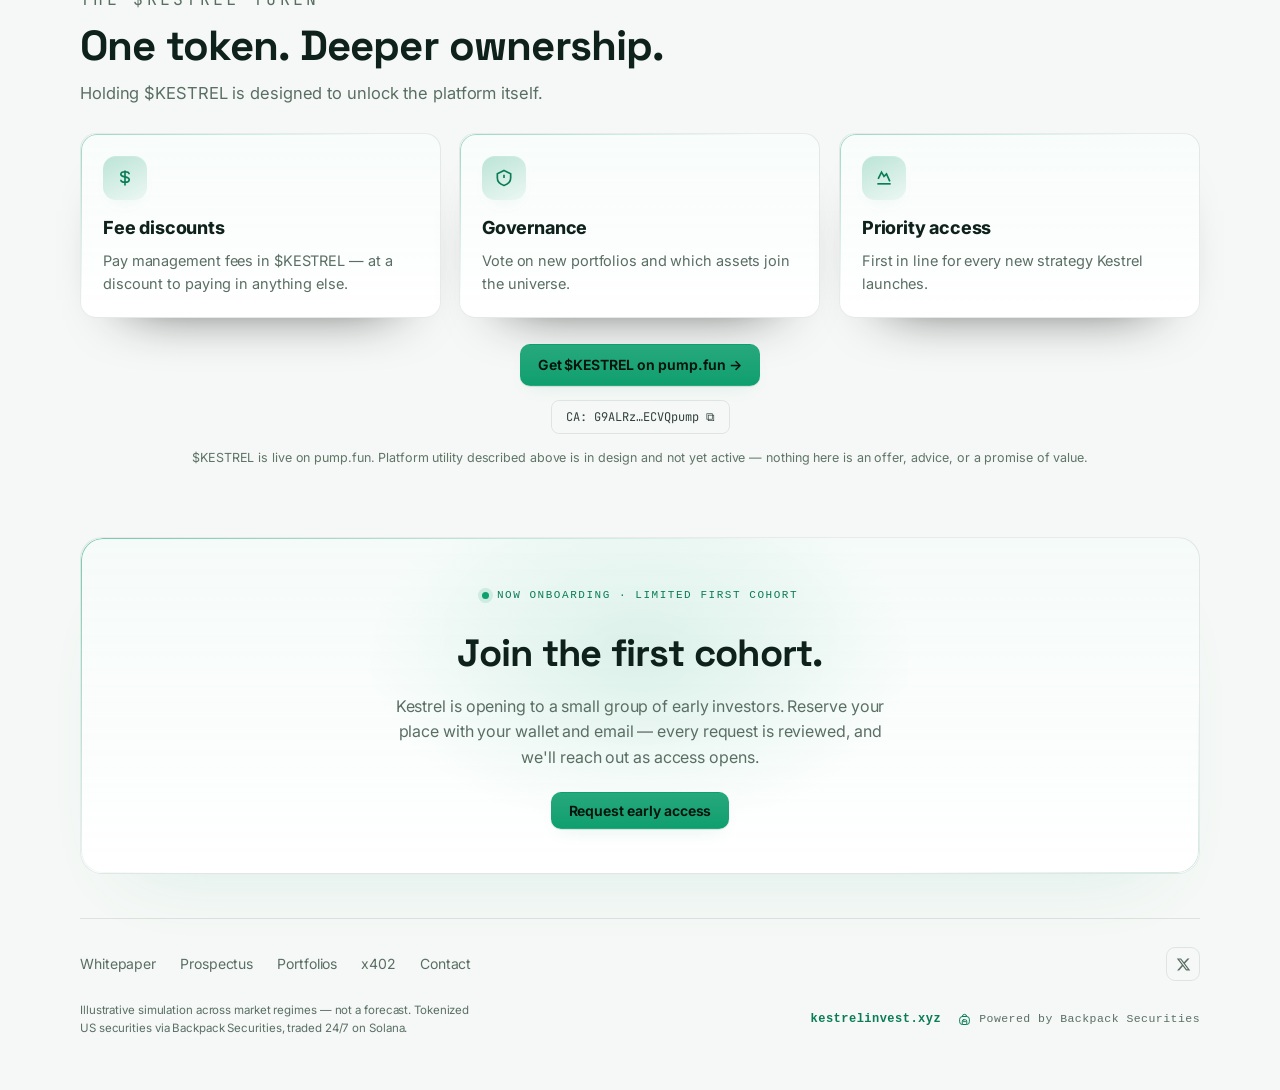
==== commit 8a0b47e7: "Admin dashboard (real data only) + live early-access capture" ====
--- a/index.html
+++ b/index.html
@@ -864,7 +864,7 @@
   Array.prototype.forEach.call(navLinks.querySelectorAll("a"), function(a){ a.addEventListener("click", function(e){ if(a.getAttribute("href")==="#"){ e.preventDefault(); } closeNav(); }); });
 
   /* ---------- early-access waitlist ---------- */
-  var EA_ENDPOINT=""; // TODO: set to the form endpoint once chosen (Formspree/etc.) to capture signups server-side
+  var EA_ENDPOINT = "https://formsubmit.co/ajax/info@kestrelinvest.xyz"; // TODO: set to the form endpoint once chosen (Formspree/etc.) to capture signups server-side
   var overlay=$("eaOverlay"), formView=$("eaFormView"), doneView=$("eaDoneView");
   var eaForm=$("eaForm"), eaWallet=$("eaWallet"), eaEmail=$("eaEmail"), eaWErr=$("eaWalletErr"), eaEErr=$("eaEmailErr"), eaSubmit=$("eaSubmit");
   var lastFocus=null, emailRe=/^[^\s@]+@[^\s@]+\.[^\s@]{2,}$/;
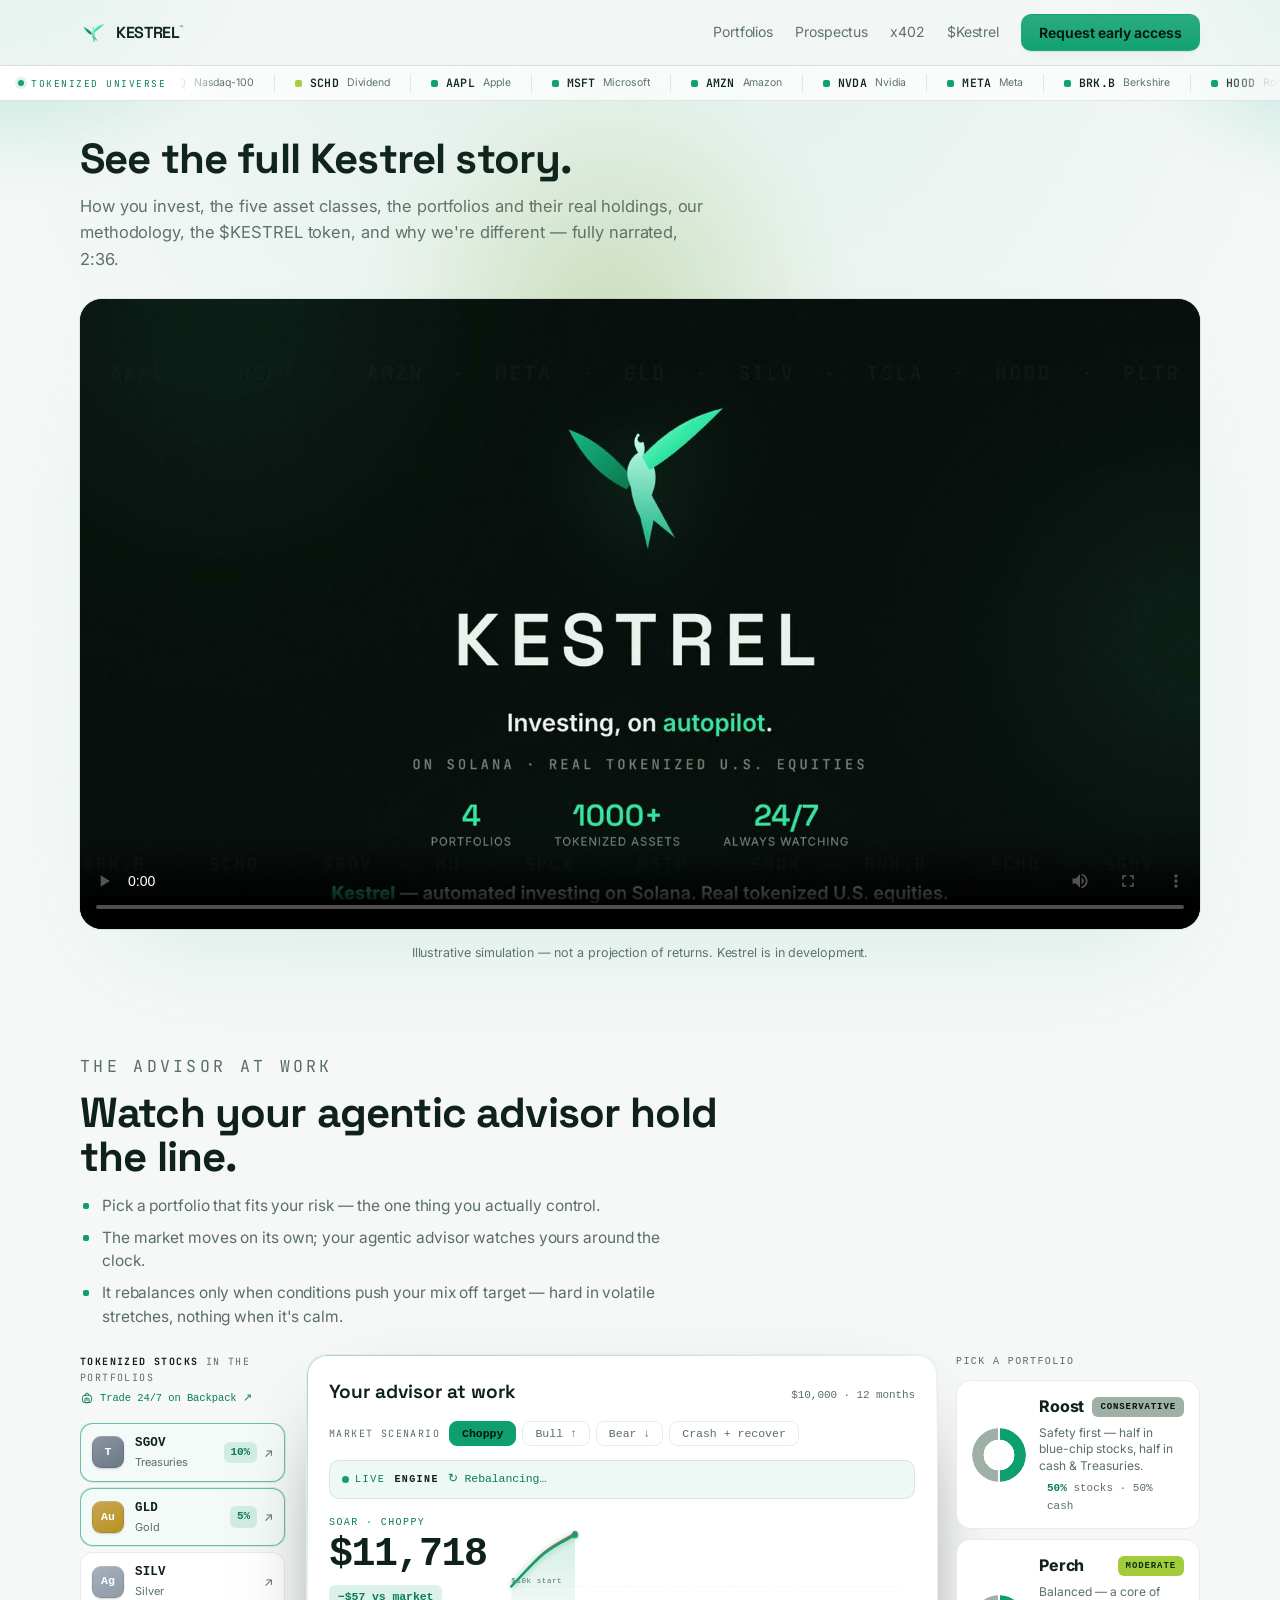
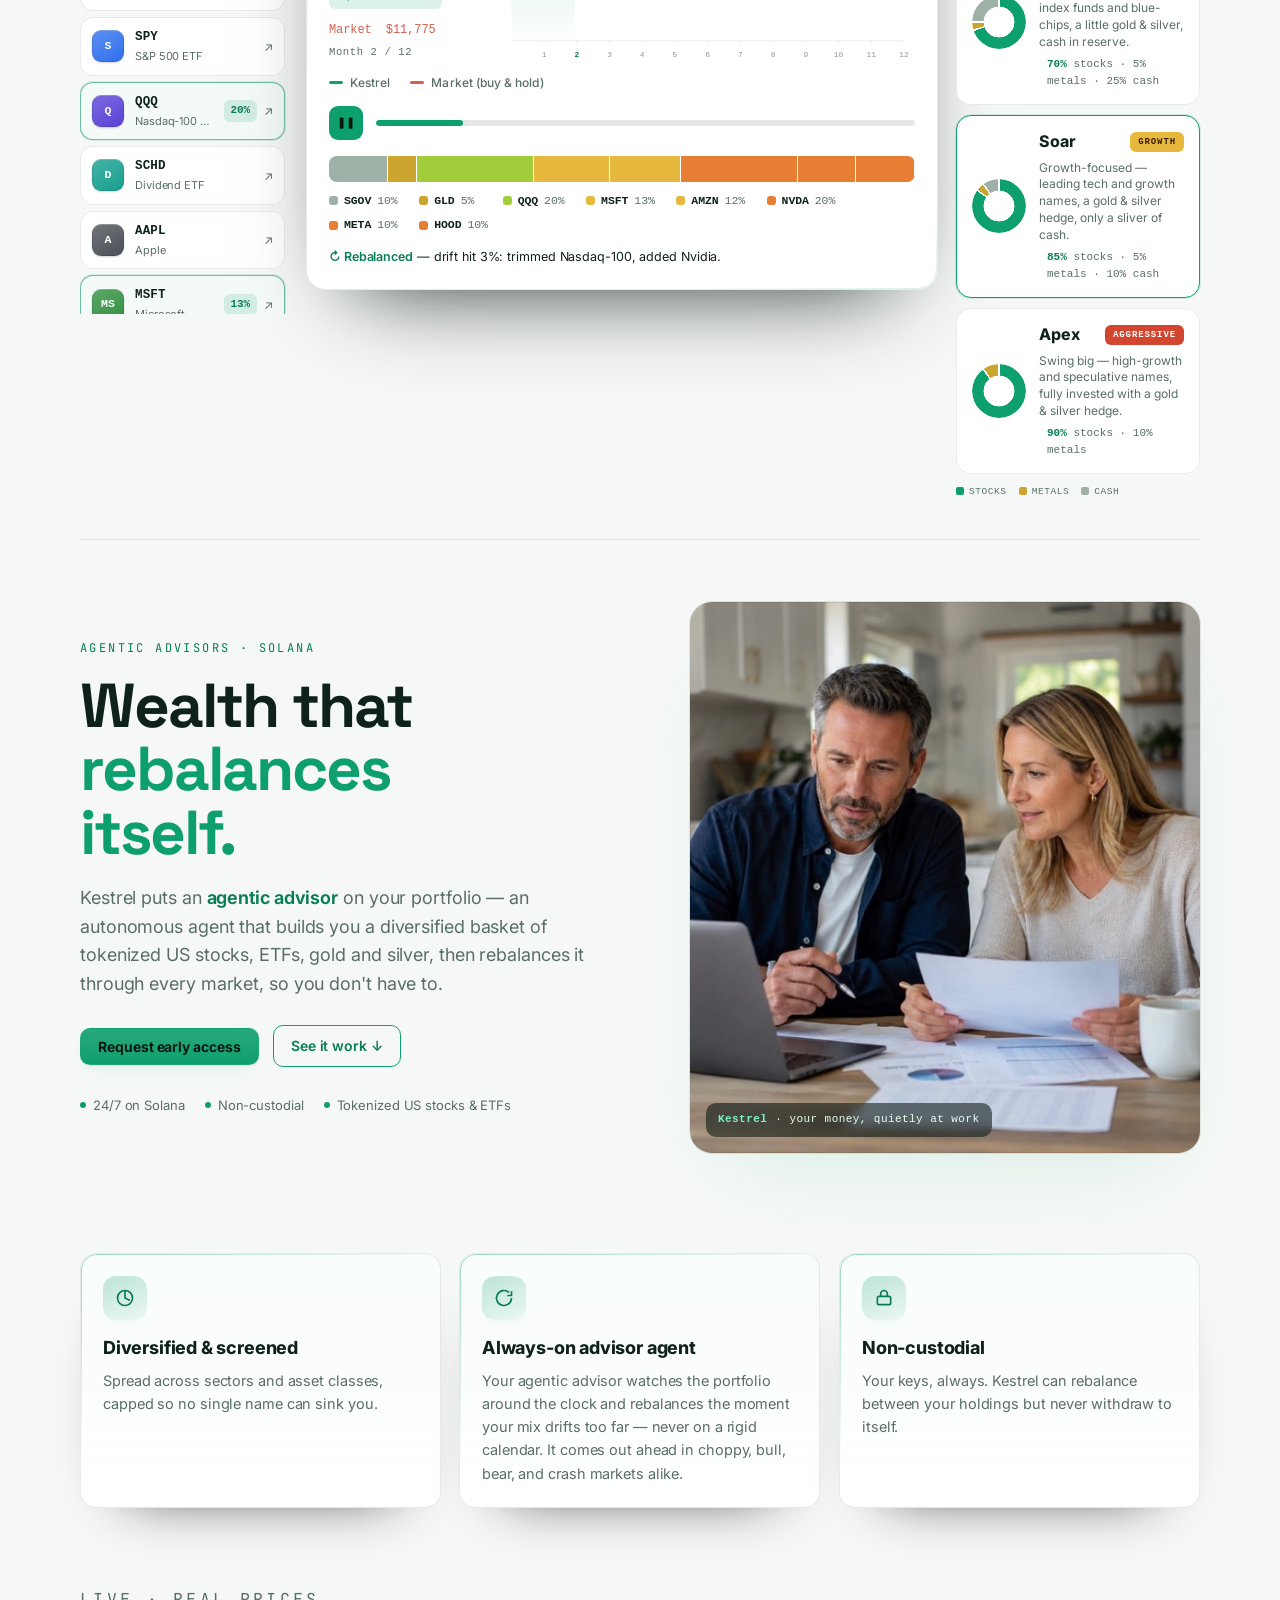
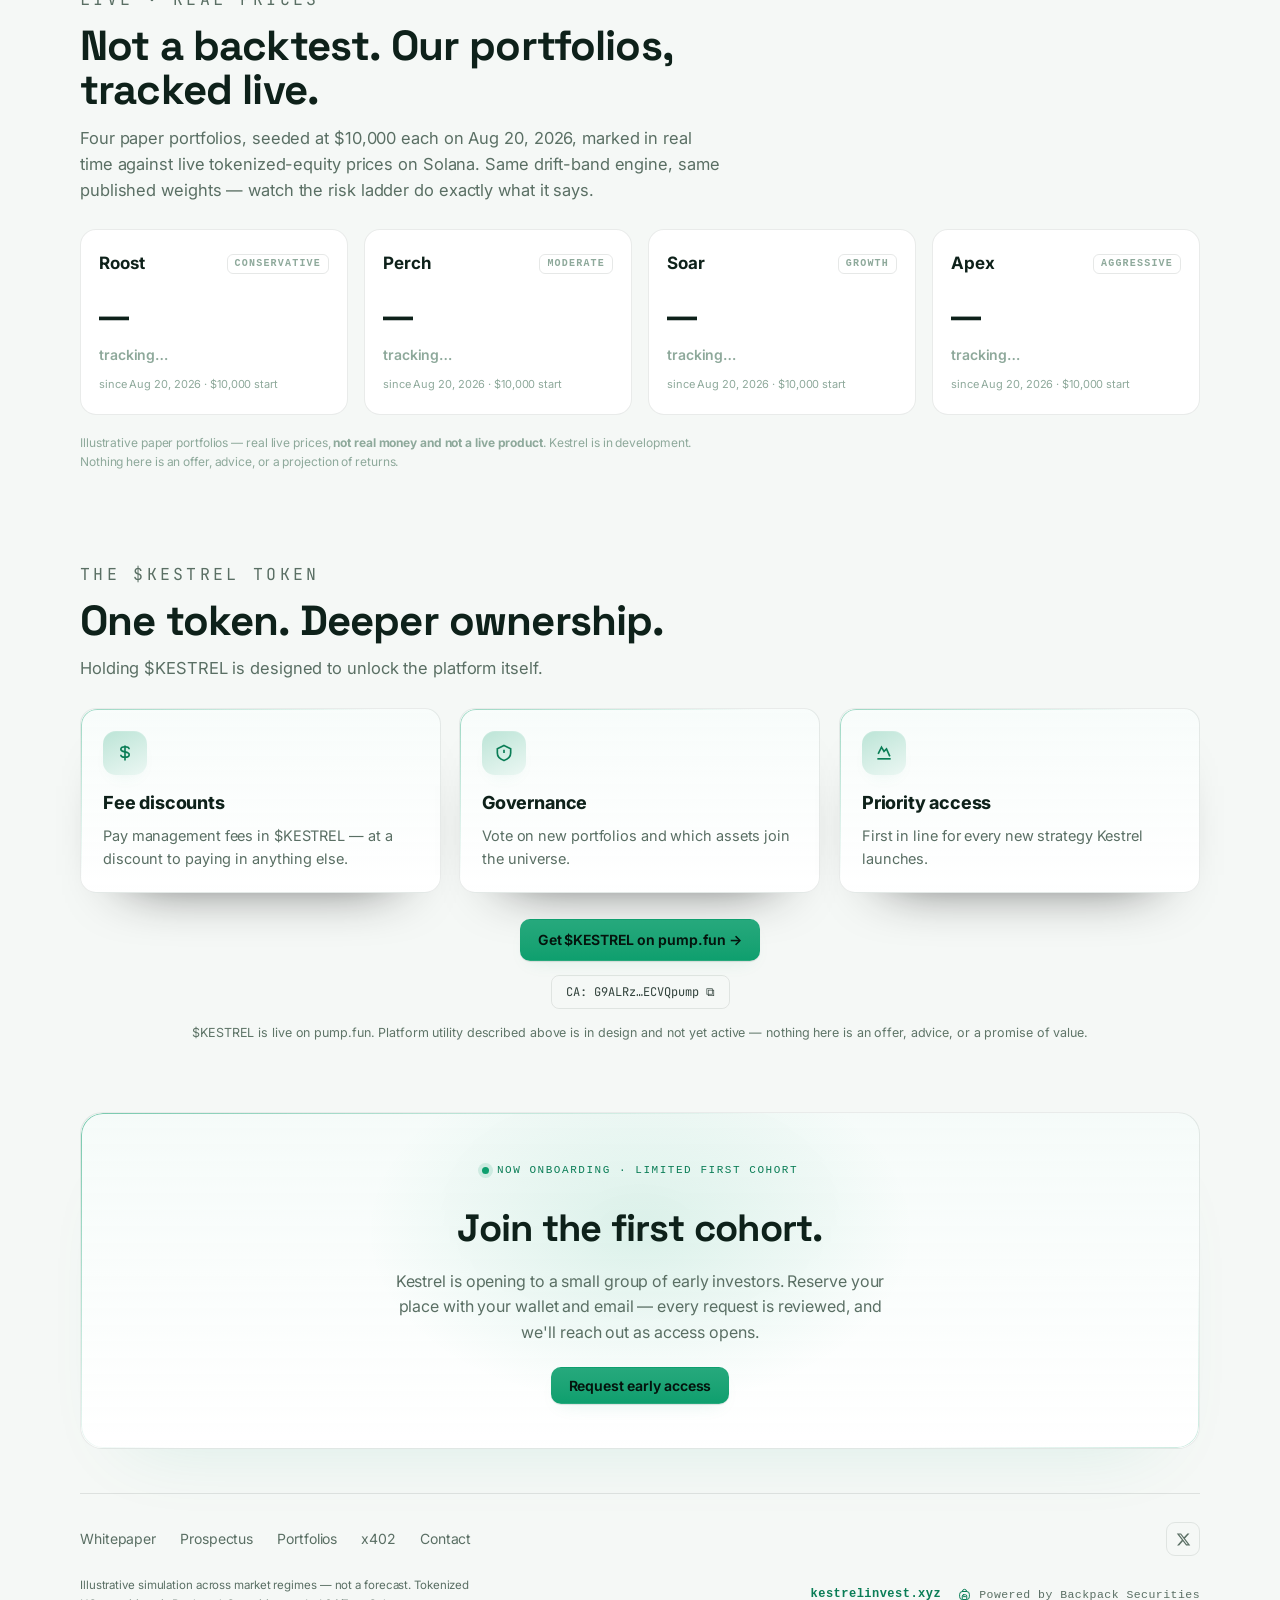
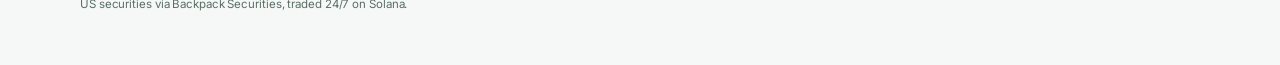
==== commit 96bf49d9: "Add Live paper-portfolios section: 4 vaults marked on real Jupiter prices client-side, since Aug 20 " ====
--- a/index.html
+++ b/index.html
@@ -350,6 +350,20 @@
     .srow{flex:0 0 auto;min-width:176px}
   }
   @media (prefers-reduced-motion: reduce) { .halo,.abar.pulse,.live i,.rise { animation: none !important; } .abar > span { transition: none; } .rise { opacity:1; transform:none; } html { scroll-behavior: auto; } }
+
+  /* live paper portfolios */
+  #live .lp-grid{display:grid;grid-template-columns:repeat(4,1fr);gap:16px;margin-top:8px}
+  @media(max-width:820px){#live .lp-grid{grid-template-columns:repeat(2,1fr)}}
+  @media(max-width:480px){#live .lp-grid{grid-template-columns:1fr}}
+  .lp-card{background:var(--surface);border:1px solid var(--card-line);border-radius:16px;padding:20px 18px}
+  .lp-top{display:flex;align-items:center;justify-content:space-between;margin-bottom:14px}
+  .lp-name{font-weight:700;font-size:17px}
+  .lp-tier{font:600 10px/1 ui-monospace,monospace;letter-spacing:.12em;text-transform:uppercase;color:#8ea99b;border:1px solid var(--line);border-radius:6px;padding:4px 7px}
+  .lp-nav{font-size:30px;font-weight:750;letter-spacing:-.02em;font-variant-numeric:tabular-nums}
+  .lp-ret{margin-top:4px;font-weight:600;font-size:14px;font-variant-numeric:tabular-nums;color:#8ea99b}
+  .lp-ret.up{color:var(--accent)}.lp-ret.down{color:#ff6b6b}
+  .lp-since{margin-top:10px;font-size:11px;color:#8ea99b}
+  .lp-note{margin-top:18px;font-size:12px;color:#8ea99b;max-width:640px}
 </style>
 <link rel="stylesheet" href="elevate.css">
 
@@ -533,6 +547,22 @@
     </div>
   </section>
 
+  <!-- LIVE PAPER PORTFOLIOS -->
+  <section class="sec" id="live">
+    <div class="sec-head rise">
+      <p class="eyebrow">Live · real prices</p>
+      <h2>Not a backtest. Our portfolios, tracked live.</h2>
+      <p>Four paper portfolios, seeded at $10,000 each on Aug 20, 2026, marked in real time against live tokenized-equity prices on Solana. Same drift-band engine, same published weights — watch the risk ladder do exactly what it says.</p>
+    </div>
+    <div class="lp-grid">
+      <div class="lp-card rise" data-vault="Roost"><div class="lp-top"><span class="lp-name">Roost</span><span class="lp-tier">Conservative</span></div><div class="lp-nav" data-nav>—</div><div class="lp-ret" data-ret>tracking…</div><div class="lp-since">since Aug 20, 2026 · $10,000 start</div></div>
+      <div class="lp-card rise" data-vault="Perch"><div class="lp-top"><span class="lp-name">Perch</span><span class="lp-tier">Moderate</span></div><div class="lp-nav" data-nav>—</div><div class="lp-ret" data-ret>tracking…</div><div class="lp-since">since Aug 20, 2026 · $10,000 start</div></div>
+      <div class="lp-card rise" data-vault="Soar"><div class="lp-top"><span class="lp-name">Soar</span><span class="lp-tier">Growth</span></div><div class="lp-nav" data-nav>—</div><div class="lp-ret" data-ret>tracking…</div><div class="lp-since">since Aug 20, 2026 · $10,000 start</div></div>
+      <div class="lp-card rise" data-vault="Apex"><div class="lp-top"><span class="lp-name">Apex</span><span class="lp-tier">Aggressive</span></div><div class="lp-nav" data-nav>—</div><div class="lp-ret" data-ret>tracking…</div><div class="lp-since">since Aug 20, 2026 · $10,000 start</div></div>
+    </div>
+    <p class="lp-note">Illustrative paper portfolios — real live prices, <strong>not real money and not a live product</strong>. Kestrel is in development. Nothing here is an offer, advice, or a projection of returns.</p>
+  </section>
+
   <section class="sec" id="token">
     <div class="sec-head rise">
       <p class="eyebrow">The $KESTREL token</p>
@@ -923,5 +953,29 @@
 </script>
 <script src="elevate.js" defer></script>
 
+
+<script>
+(function(){
+  var UNITS={"Roost": {"USDC": 5000, "AAPL": 3.1565, "SPY": 5.2081}, "Perch": {"USDC": 2500, "SILV": 3.0221, "GLD": 0.7215, "AAPL": 3.1565, "MSFT": 2.0745, "QQQ": 2.0996, "SPY": 4.5571}, "Soar": {"USDC": 1000, "SILV": 3.0221, "GLD": 0.7215, "META": 1.8299, "HOOD": 10.1991, "AMZN": 4.5803, "MSFT": 2.6969, "QQQ": 2.7995, "NVDA": 9.1657}, "Apex": {"USDC": 0.0, "SILV": 6.7157, "GLD": 1.6033, "MU": 0.8087, "COIN": 5.1223, "TSLA": 2.9425, "MSTR": 9.9246, "HOOD": 13.5988, "SPCX": 13.3526, "NVDA": 9.1657}}, MINTS={"SPY": "XsoCS1TfEyfFhfvj8EtZ528L3CaKBDBRqRapnBbDF2W", "AAPL": "XsbEhLAtcf6HdfpFZ5xEMdqW8nfAvcsP5bdudRLJzJp", "QQQ": "Xs8S1uUs1zvS2p7iwtsG3b6fkhpvmwz4GYU3gWAmWHZ", "MSFT": "XspzcW1PRtgf6Wj92HCiZdjzKCyFekVD8P5Ueh3dRMX", "GLD": "Xsv9hRk1z5ystj9MhnA7Lq4vjSsLwzL2nxrwmwtD3re", "AMZN": "Xs3eBt7uRfJX8QUs4suhyU8p2M6DoUDrJyWBa8LLZsg", "NVDA": "Xsc9qvGR1efVDFGLrVsmkzv3qi45LTBjeUKSPmx9qEh", "META": "Xsa62P5mvPszXL1krVUnU5ar38bBSVcWAB6fmPCo5Zu", "HOOD": "XsvNBAYkrDRNhA7wPHQfX3ZUXZyZLdnCQDfHZ56bzpg", "TSLA": "XsDoVfqeBukxuZHWhdvWHBhgEHjGNst4MLodqsJHzoB", "MU": "MUxEsUKSMACyw5fZf68wxf5FLnZVhtU9CwH8uNNGay1", "SPCX": "SPCXxcqXj6e5dJDVNovHN8744zkbhM2bYudU45BimGb", "MSTR": "MSTRdWXMeZxdE8osAQy3fA4rvTY5rgummDSMEx6U7Nz", "COIN": "Xs7ZdzSHLU9ftNJsii5fCeJhoRWSC32SQGzGQtePxNu", "SILV": "SiLVFMgD3eD2rgK628NbTBq9MnuJF5FW2CRaVyTB35L"};
+  var mints=Object.values(MINTS);
+  fetch("https://lite-api.jup.ag/price/v3?ids="+mints.join(","))
+    .then(function(r){if(!r.ok)throw 0;return r.json()})
+    .then(function(px){
+      var price={USDC:1};
+      for(var t in MINTS){var row=px[MINTS[t]];var p=row&&(row.usdPrice||row.price);if(p>0)price[t]=Number(p);}
+      document.querySelectorAll("#live .lp-card").forEach(function(card){
+        var v=card.getAttribute("data-vault");var u=UNITS[v];var nav=0,ok=true;
+        for(var t in u){if(price[t]==null){ok=false;break;}nav+=u[t]*price[t];}
+        if(!ok)return;
+        var ret=(nav/10000-1)*100;
+        card.querySelector("[data-nav]").textContent="$"+nav.toLocaleString(undefined,{maximumFractionDigits:0});
+        var re=card.querySelector("[data-ret]");
+        re.textContent=(ret>=0?"+":"")+ret.toFixed(2)+"% since inception";
+        re.className="lp-ret "+(ret>=0?"up":"down");
+      });
+    })
+    .catch(function(){});
+})();
+</script>
 </body>
 </html>
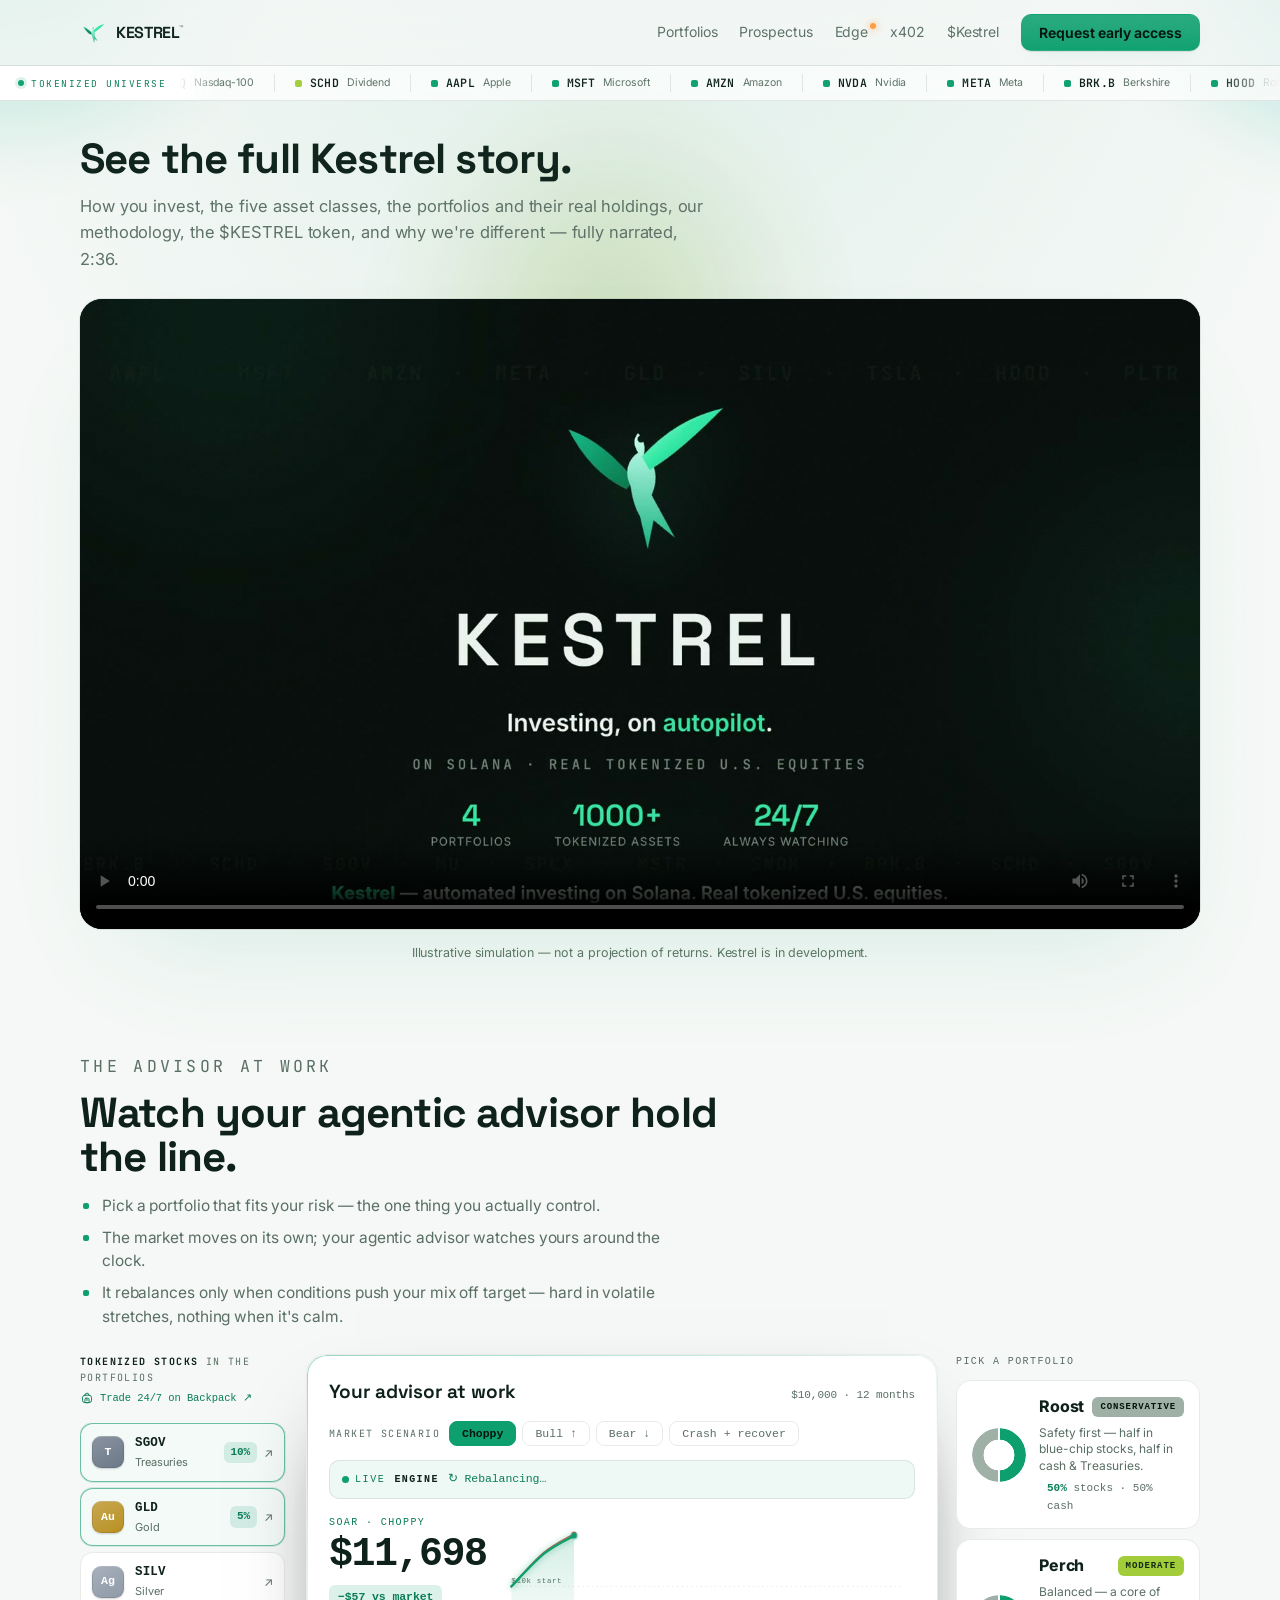
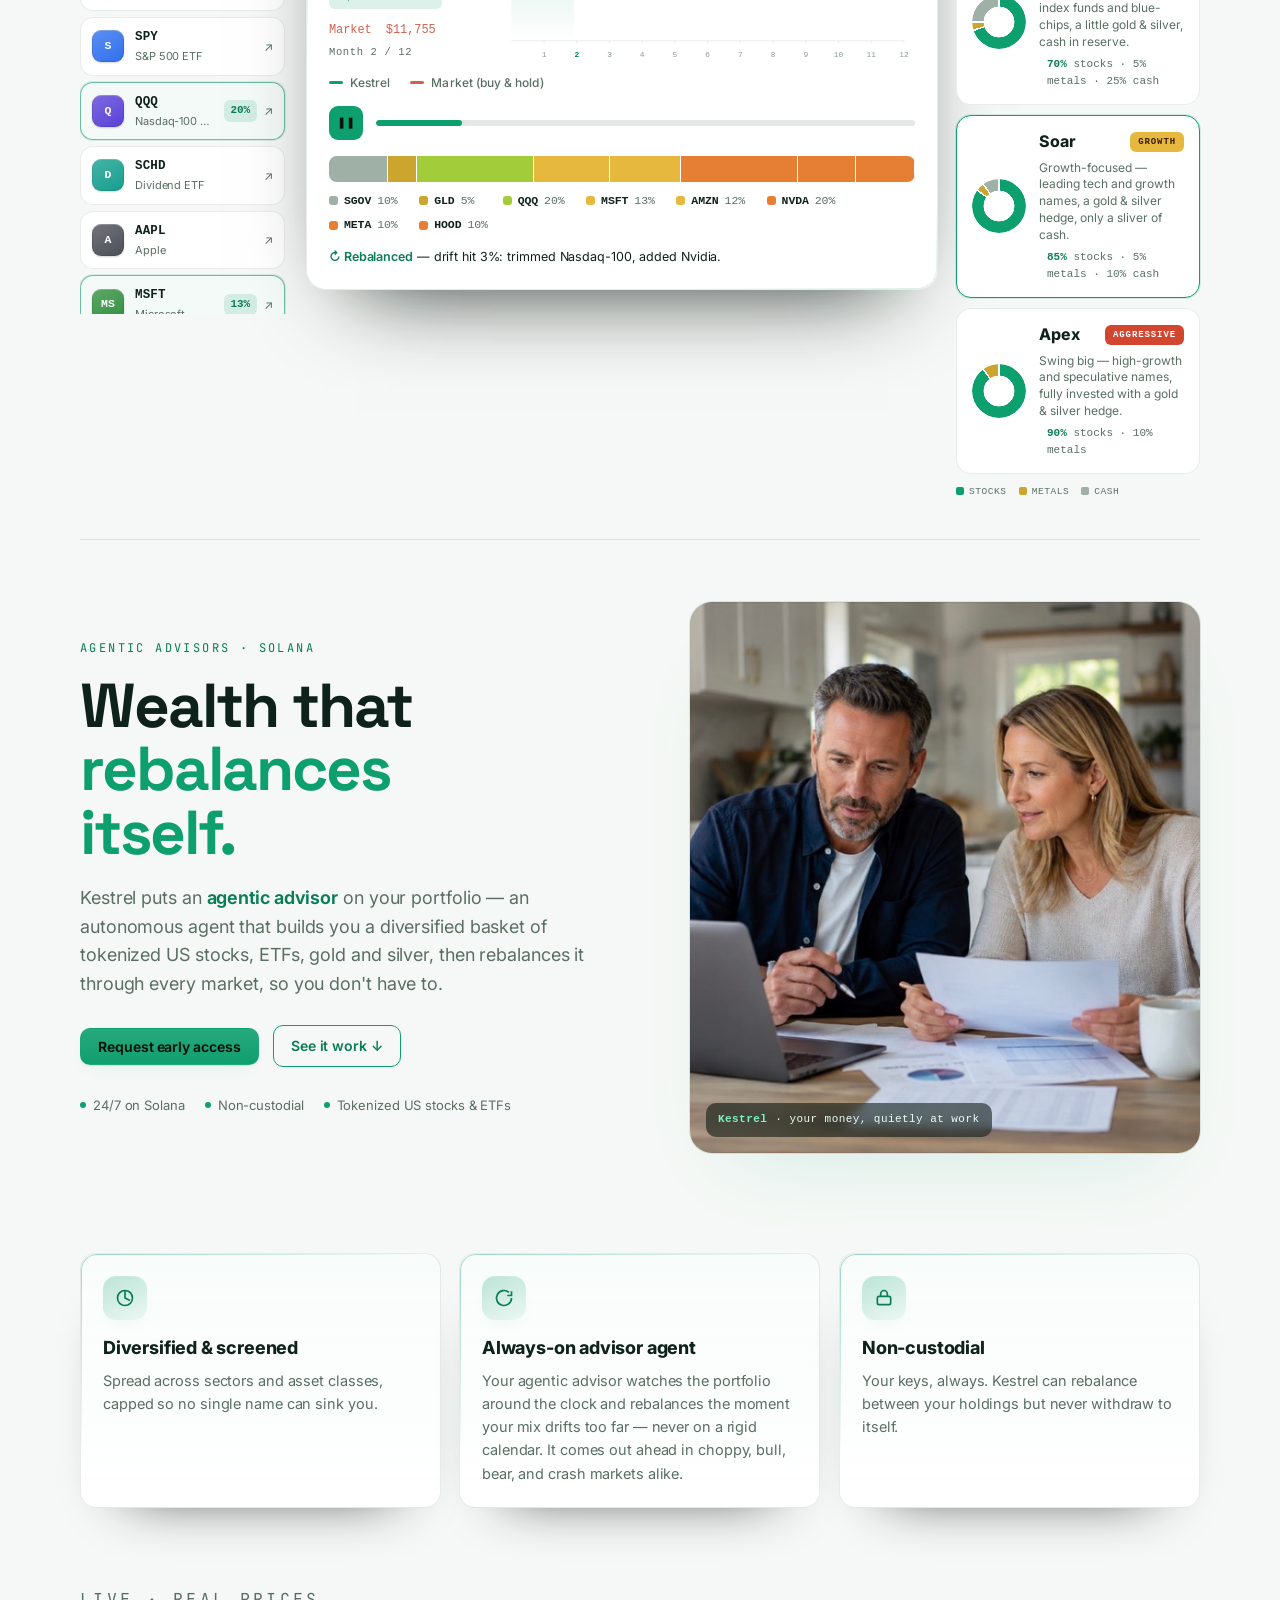
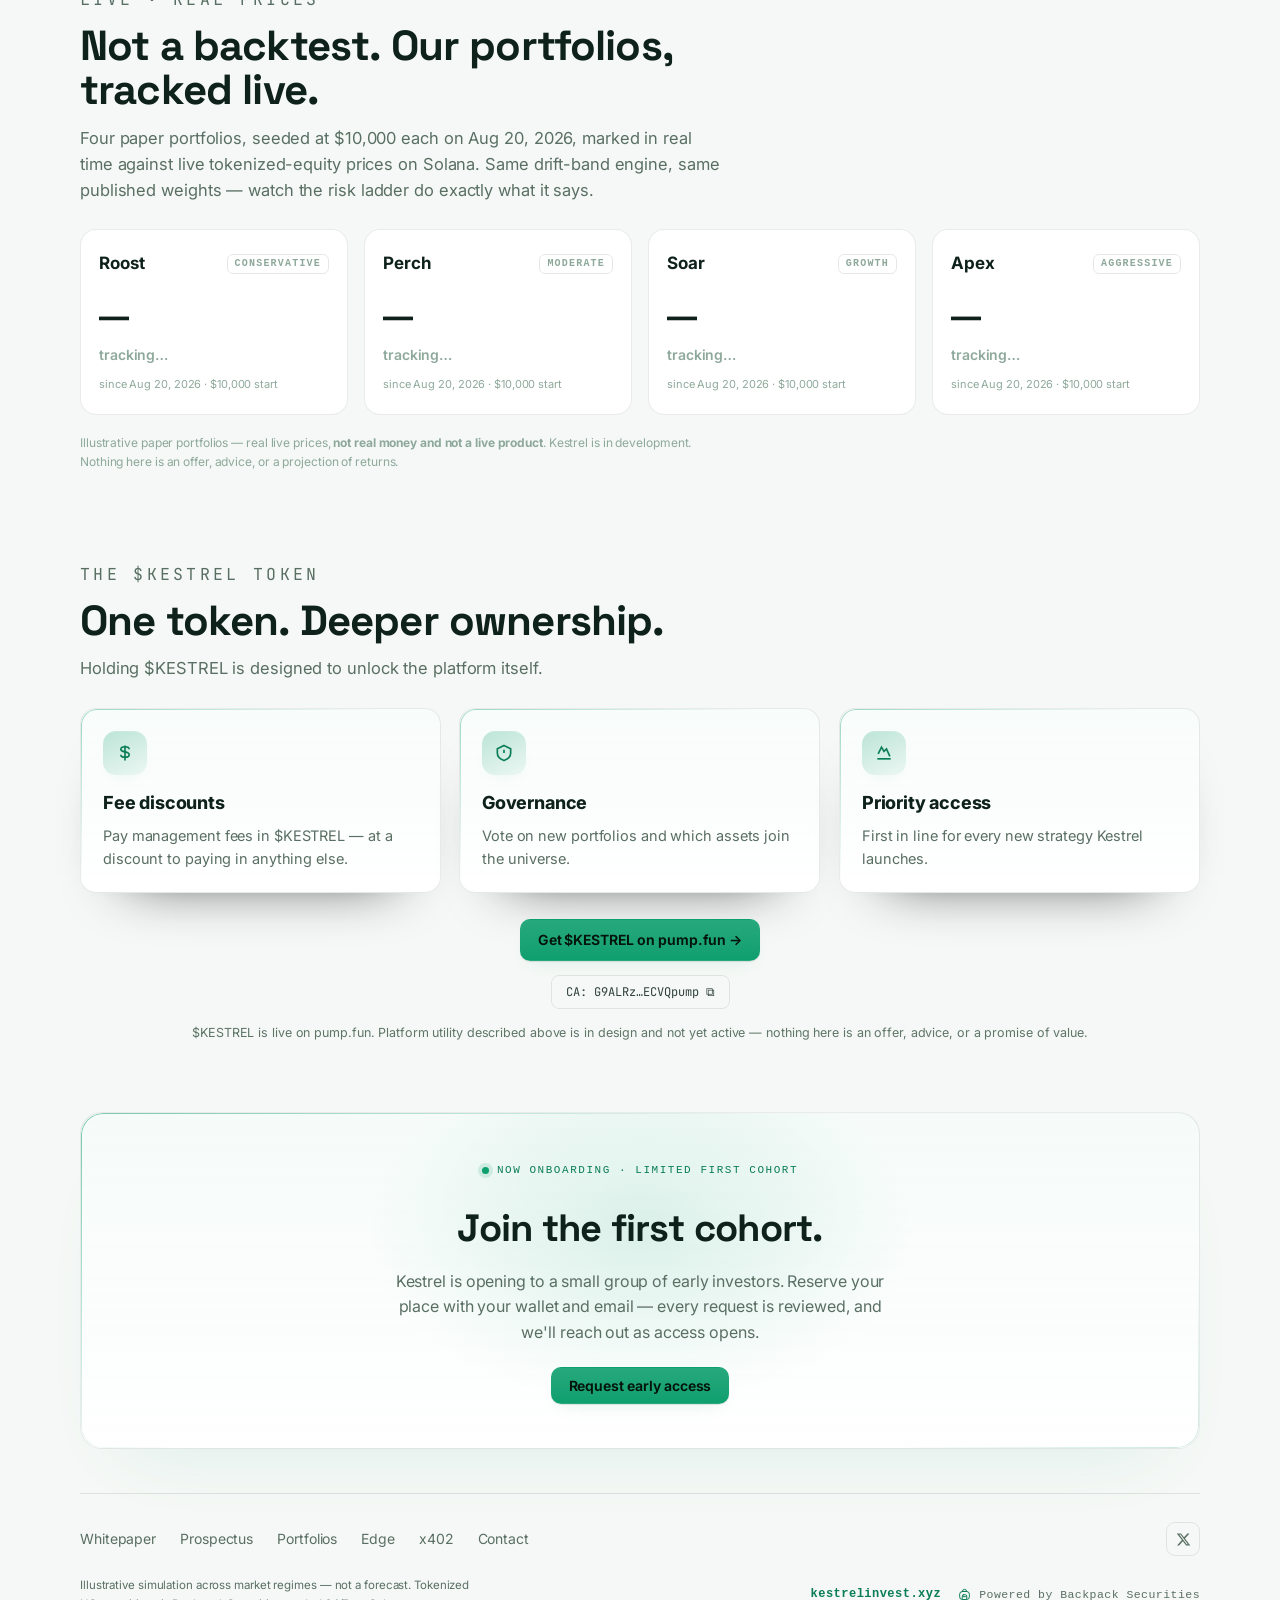
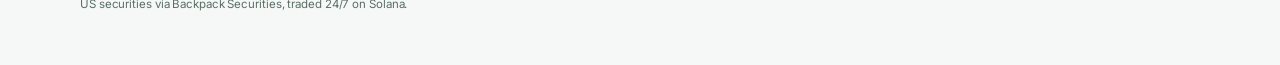
==== commit 6d7b880d: "Kestrel Edge: aggressive memecoin wing — live-priced 5-name paper basket (BONK/WIF/POPCAT/PENGU/FART" ====
--- a/index.html
+++ b/index.html
@@ -364,6 +364,9 @@
   .lp-ret.up{color:var(--accent)}.lp-ret.down{color:#ff6b6b}
   .lp-since{margin-top:10px;font-size:11px;color:#8ea99b}
   .lp-note{margin-top:18px;font-size:12px;color:#8ea99b;max-width:640px}
+
+  .edge-navlink{position:relative}
+  .edge-navdot{position:absolute;top:2px;right:-8px;width:6px;height:6px;border-radius:50%;background:#ff9a3d;display:inline-block;box-shadow:0 0 8px #ff9a3d}
 </style>
 <link rel="stylesheet" href="elevate.css">
 
@@ -392,6 +395,7 @@
     <div class="nav-links" id="navLinks">
       <a href="portfolios.html">Portfolios</a>
       <a href="prospectus.html">Prospectus</a>
+      <a href="edge.html" class="edge-navlink">Edge<i class="edge-navdot"></i></a>
       <a href="x402.html">x402</a>
       <a href="https://pump.fun/coin/G9ALRz5jtq6wG7dijjsb1TvkGatwPNcnhbAGECVQpump" id="tokenLink" target="_blank" rel="noopener">$Kestrel</a>
       <button class="btn solid js-ea" type="button">Request early access</button>
@@ -609,6 +613,7 @@
       <a href="whitepaper.html">Whitepaper</a>
       <a href="prospectus.html">Prospectus</a>
       <a href="portfolios.html">Portfolios</a>
+      <a href="edge.html">Edge</a>
       <a href="x402.html">x402</a>
       <a href="contact.html">Contact</a>
       <span class="foot-contact">
